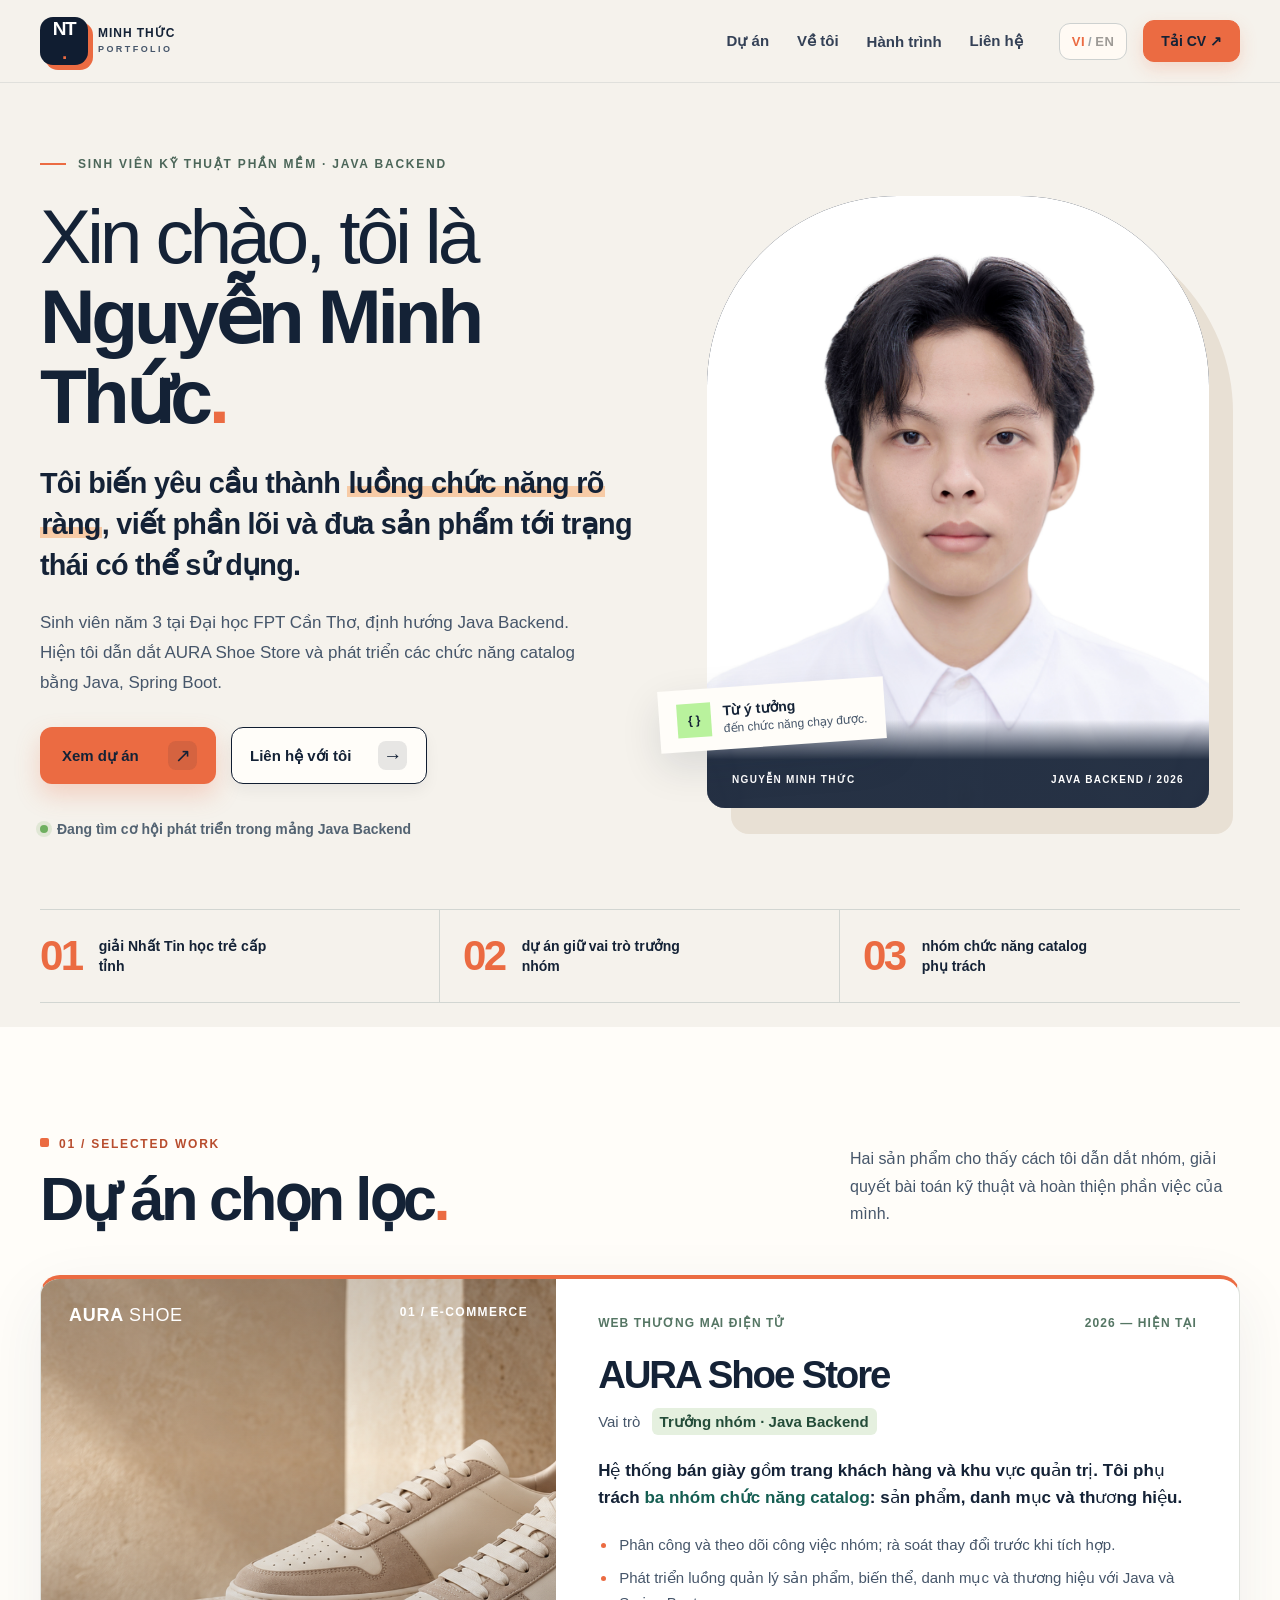
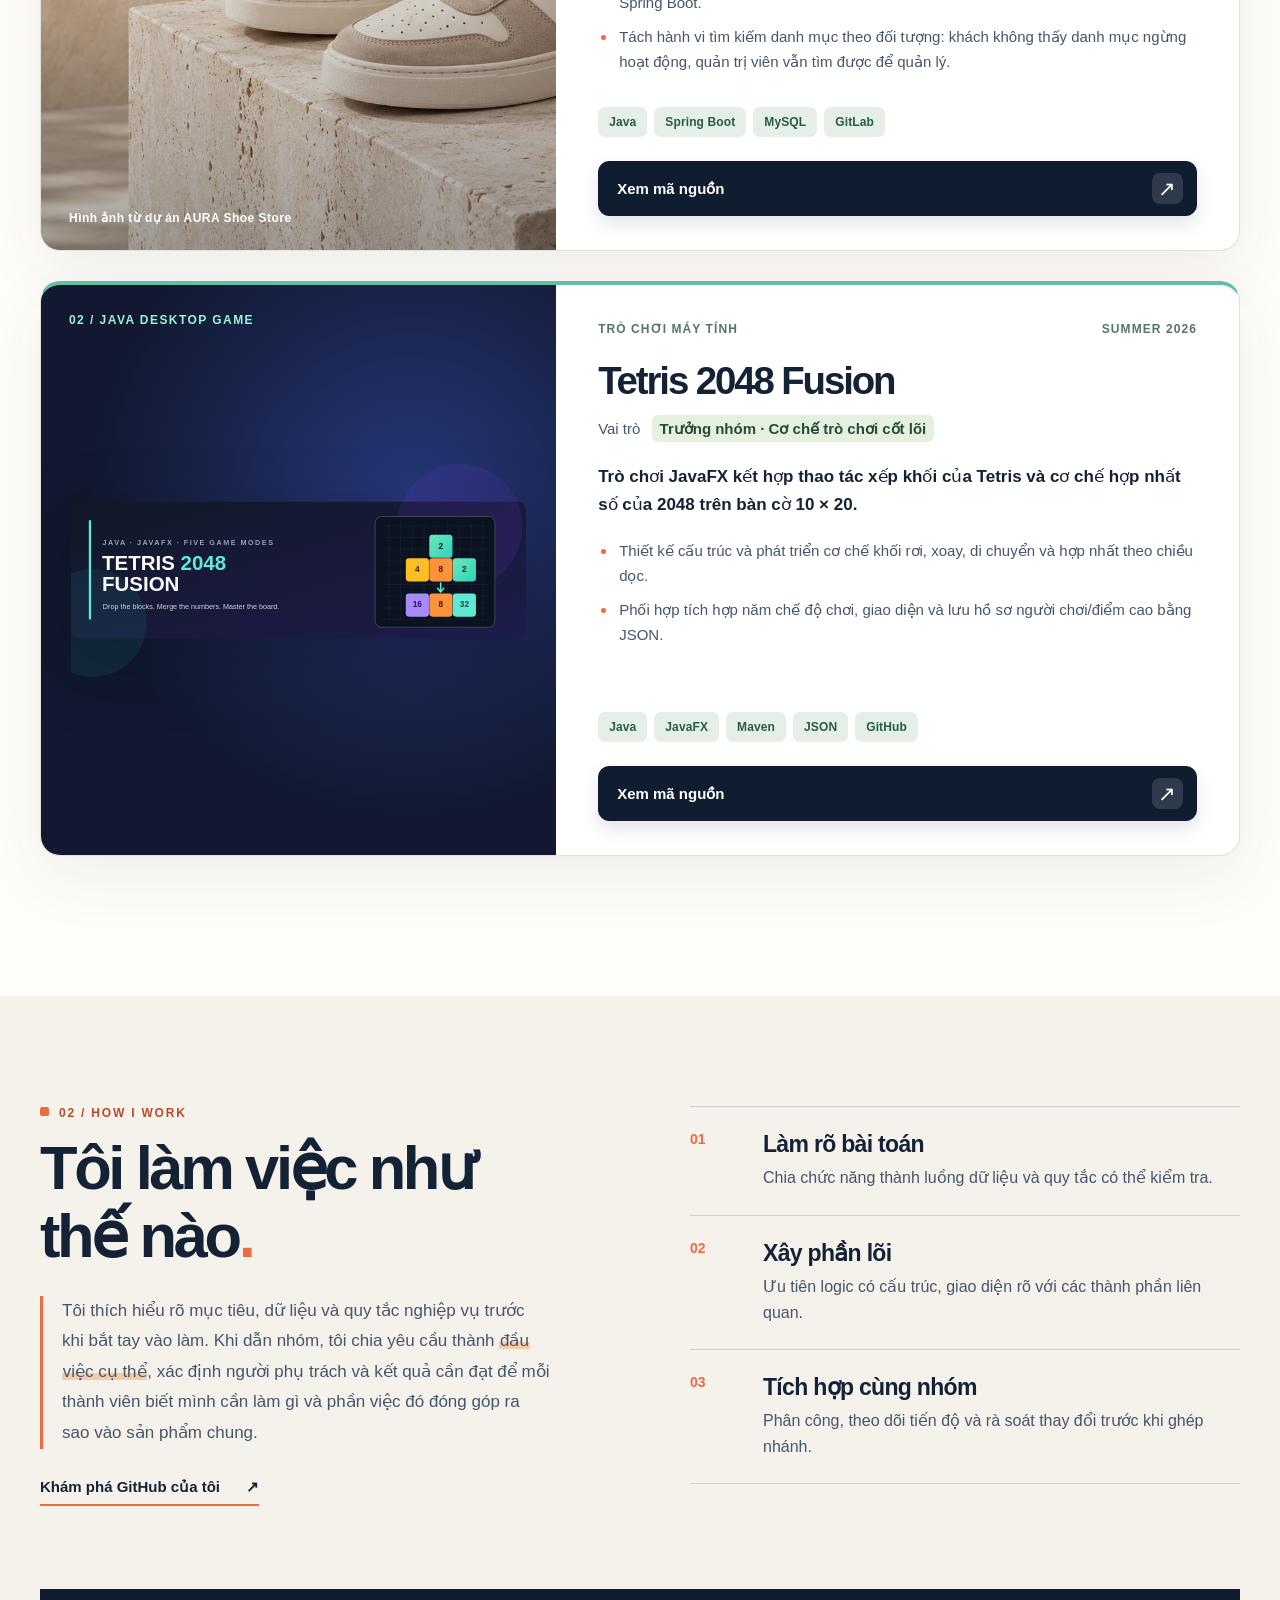
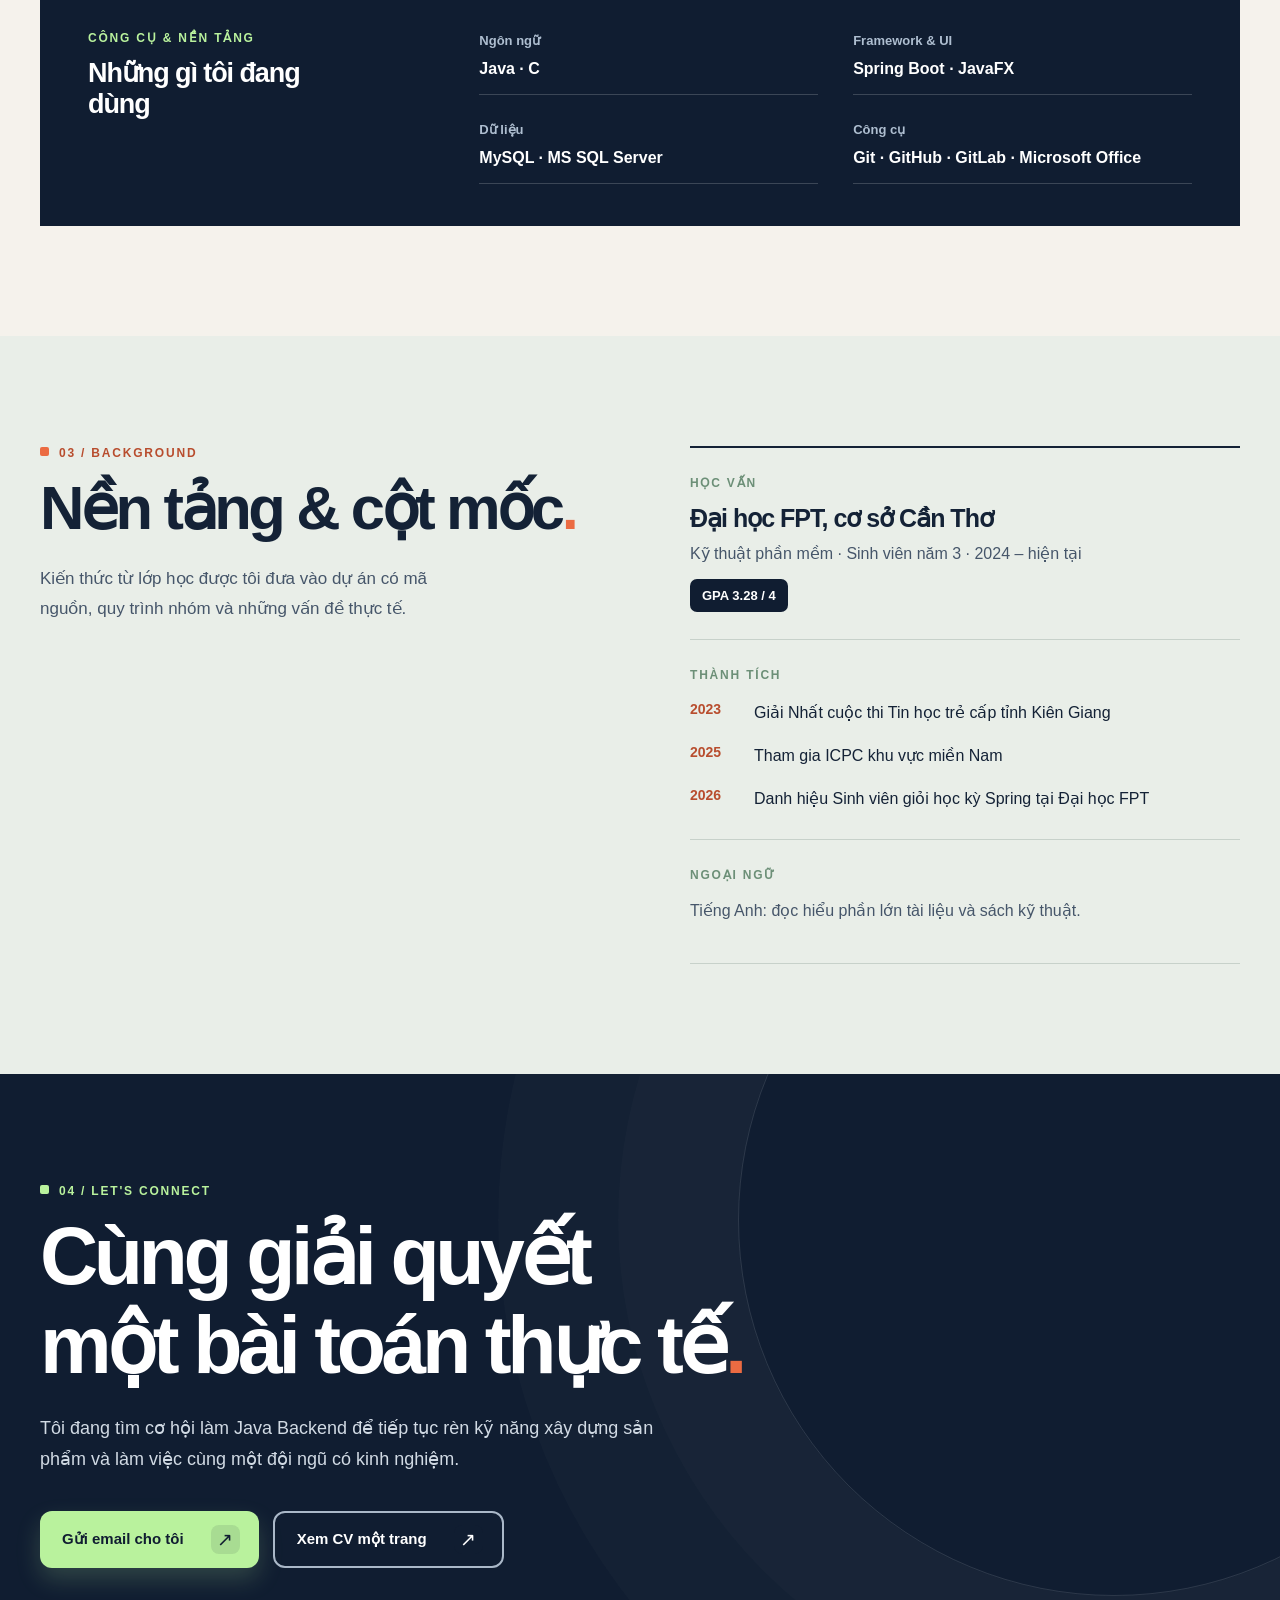
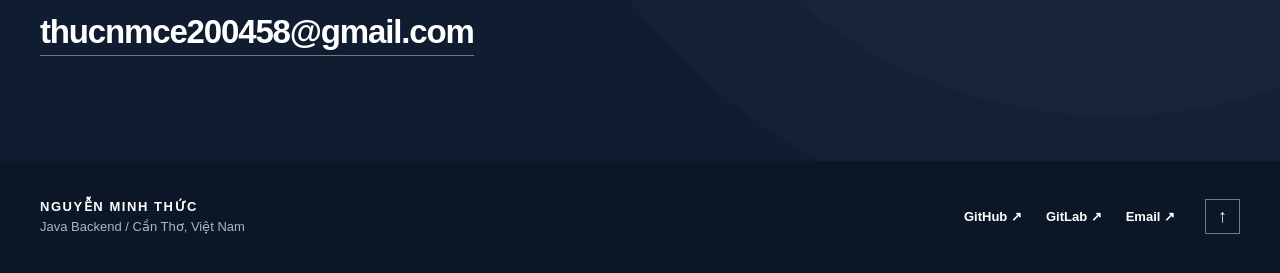
==== index.html @ c1962985 "Correct AURA Shoe Store name across portfolio" ====
<!doctype html>
<html lang="vi">
<head>
  <meta charset="utf-8">
  <meta name="viewport" content="width=device-width, initial-scale=1">
  <meta name="theme-color" content="#101d31">
  <meta name="description" content="Portfolio Nguyễn Minh Thức — sinh viên Kỹ thuật phần mềm, định hướng Java Backend. Dự án AURA Shoe Store và Tetris 2048 Fusion.">
  <meta property="og:type" content="website">
  <meta property="og:title" content="Nguyễn Minh Thức | Java Backend Portfolio">
  <meta property="og:description" content="Dự án, kỹ năng và hành trình phát triển phần mềm của Nguyễn Minh Thức.">
  <meta property="og:url" content="https://nonamevi.github.io/">
  <meta property="og:image" content="https://nonamevi.github.io/assets/images/portrait.jpg">
  <link rel="canonical" href="https://nonamevi.github.io/">
  <link rel="icon" href="assets/favicon.svg" type="image/svg+xml">
  <link rel="stylesheet" href="assets/site.css">
  <title>Nguyễn Minh Thức | Java Backend Portfolio</title>
  <script src="assets/site.js" defer></script>
  <script type="application/ld+json">{"@context":"https://schema.org","@type":"Person","name":"Nguyễn Minh Thức","url":"https://nonamevi.github.io/","email":"mailto:thucnmce200458@gmail.com","sameAs":["https://github.com/NoNameVI"],"alumniOf":{"@type":"CollegeOrUniversity","name":"FPT University, Can Tho Campus"},"knowsAbout":["Java","Spring Boot","JavaFX","MySQL","Software Engineering"]}</script>
</head>
<body>
  <a class="skip-link" href="#main">Chuyển đến nội dung</a>
  <header class="site-header" id="top">
    <div class="container header-inner">
      <a class="brand" href="#top" aria-label="Nguyễn Minh Thức, về đầu trang"><span class="brand-mark">NT<span class="brand-dot">.</span></span><span class="brand-name">MINH THỨC <small>PORTFOLIO</small></span></a>
      <button class="menu-toggle" type="button" aria-controls="site-nav" aria-expanded="false" aria-label="Mở menu"><span></span><span></span></button>
      <nav class="site-nav" id="site-nav" aria-label="Điều hướng chính">
        <a href="#projects" data-i18n="navProjects">Dự án</a>
        <a href="#about" data-i18n="navAbout">Về tôi</a>
        <a href="#journey" data-i18n="navJourney">Hành trình</a>
        <a href="#contact" data-i18n="navContact">Liên hệ</a>
      </nav>
      <div class="header-actions">
        <button class="language-toggle" type="button" aria-label="Switch to English" title="Switch language"><span class="lang-vi active">VI</span><span class="lang-divider">/</span><span class="lang-en">EN</span></button>
        <a class="header-cta" href="assets/cv/CV_Nguyen_Minh_Thuc_VI.pdf" data-cv-link target="_blank" rel="noopener"><span data-i18n="downloadCv">Tải CV</span> ↗</a>
      </div>
    </div>
  </header>

  <main id="main">
    <section class="hero section-shell" aria-labelledby="hero-title">
      <div class="hero-grid container">
        <div class="hero-copy">
          <div class="eyebrow"><span class="eyebrow-line"></span><span data-i18n="heroEyebrow">SINH VIÊN KỸ THUẬT PHẦN MỀM · JAVA BACKEND</span></div>
          <h1 id="hero-title"><span data-i18n="heroLine1">Xin chào, tôi là</span><br><strong>Nguyễn Minh Thức<span class="accent-period">.</span></strong></h1>
          <p class="hero-lead" data-i18n="heroLead">Tôi biến yêu cầu thành <mark class="text-highlight">luồng chức năng rõ ràng</mark>, viết phần lõi và đưa sản phẩm tới trạng thái có thể sử dụng.</p>
          <p class="hero-body" data-i18n="heroBody">Sinh viên năm 3 tại Đại học FPT Cần Thơ, định hướng Java Backend. Hiện tôi dẫn dắt AURA Shoe Store và phát triển các chức năng catalog bằng Java, Spring Boot.</p>
          <div class="hero-buttons">
            <a class="button button-primary" href="#projects"><span data-i18n="exploreProjects">Xem dự án</span><span aria-hidden="true">↗</span></a>
            <a class="button button-text" href="mailto:thucnmce200458@gmail.com"><span data-i18n="getInTouch">Liên hệ với tôi</span><span aria-hidden="true">→</span></a>
          </div>
          <div class="hero-foot"><span class="status-light"></span><span data-i18n="heroFoot">Đang tìm cơ hội phát triển trong mảng Java Backend</span></div>
        </div>
        <div class="hero-visual">
          <div class="portrait-frame">
            <div class="portrait-grid" aria-hidden="true"></div>
            <img src="assets/images/portrait.jpg" alt="Chân dung Nguyễn Minh Thức" width="2408" height="3612" fetchpriority="high">
            <div class="portrait-caption"><span>NGUYỄN MINH THỨC</span><span>JAVA BACKEND / 2026</span></div>
          </div>
          <div class="floating-note"><span class="note-icon" aria-hidden="true">{ }</span><span><strong data-i18n="noteTop">Từ ý tưởng</strong><small data-i18n="noteBottom">đến chức năng chạy được.</small></span></div>
        </div>
      </div>
      <div class="container evidence-strip" aria-label="Thông tin nổi bật">
        <div><strong>01</strong><span data-i18n="statAward">giải Nhất Tin học trẻ cấp tỉnh</span></div>
        <div><strong>02</strong><span data-i18n="statProjects">dự án giữ vai trò trưởng nhóm</span></div>
        <div><strong>03</strong><span data-i18n="statModules">nhóm chức năng catalog phụ trách</span></div>
      </div>
    </section>

    <section class="projects section-pad" id="projects" aria-labelledby="projects-title">
      <div class="container">
        <div class="section-heading"><div><p class="section-kicker">01 / SELECTED WORK</p><h2 id="projects-title"><span data-i18n="projectsTitle">Dự án chọn lọc</span><span class="accent-period">.</span></h2></div><p data-i18n="projectsIntro">Hai sản phẩm cho thấy cách tôi dẫn dắt nhóm, giải quyết bài toán kỹ thuật và hoàn thiện phần việc của mình.</p></div>
        <article class="project-card aura-card">
          <div class="project-media aura-media">
            <img src="assets/images/aura-shoe.png" alt="Hình ảnh giày trong bộ giao diện AURA Shoe Store" loading="lazy" width="1766" height="883">
            <div class="media-topline"><span class="media-brand">AURA <b>SHOE</b></span><span>01 / E-COMMERCE</span></div>
            <div class="media-label" data-i18n="auraMedia">Hình ảnh từ dự án AURA Shoe Store</div>
          </div>
          <div class="project-content">
            <div class="project-meta"><span data-i18n="auraType">WEB THƯƠNG MẠI ĐIỆN TỬ</span><span>2026 — <span data-i18n="present">HIỆN TẠI</span></span></div>
            <h3>AURA Shoe Store</h3>
            <p class="project-role"><span data-i18n="roleLabel">Vai trò</span> <strong data-i18n="auraRole">Trưởng nhóm · Java Backend</strong></p>
            <p class="project-summary" data-i18n="auraSummary">Hệ thống bán giày gồm trang khách hàng và khu vực quản trị. Tôi phụ trách <strong class="text-emphasis">ba nhóm chức năng catalog</strong>: sản phẩm, danh mục và thương hiệu.</p>
            <ul class="project-points">
              <li data-i18n="auraPoint1">Phân công và theo dõi công việc nhóm; rà soát thay đổi trước khi tích hợp.</li>
              <li data-i18n="auraPoint2">Phát triển luồng quản lý sản phẩm, biến thể, danh mục và thương hiệu với Java và Spring Boot.</li>
              <li data-i18n="auraPoint3">Tách hành vi tìm kiếm danh mục theo đối tượng: khách không thấy danh mục ngừng hoạt động, quản trị viên vẫn tìm được để quản lý.</li>
            </ul>
            <div class="tech-list" aria-label="Công nghệ"><span>Java</span><span>Spring Boot</span><span>MySQL</span><span>GitLab</span></div>
            <a class="project-link" href="https://gitlab.com/auraproject/aura-shore-store" target="_blank" rel="noopener noreferrer"><span data-i18n="viewSource">Xem mã nguồn</span><span aria-hidden="true">↗</span></a>
          </div>
        </article>
        <article class="project-card tetris-card">
          <div class="project-media tetris-media"><img src="assets/images/tetris-banner.svg" alt="Minh họa một khối T thật từ trò chơi Tetris 2048 Fusion" loading="lazy" width="1200" height="360"><span class="game-number">02 / JAVA DESKTOP GAME</span></div>
          <div class="project-content">
            <div class="project-meta"><span data-i18n="gameType">TRÒ CHƠI MÁY TÍNH</span><span>SUMMER 2026</span></div>
            <h3>Tetris 2048 Fusion</h3>
            <p class="project-role"><span data-i18n="roleLabel2">Vai trò</span> <strong data-i18n="gameRole">Trưởng nhóm · Cơ chế trò chơi cốt lõi</strong></p>
            <p class="project-summary" data-i18n="gameSummary">Trò chơi JavaFX kết hợp thao tác xếp khối của Tetris và cơ chế hợp nhất số của 2048 trên bàn cờ 10 × 20.</p>
            <ul class="project-points">
              <li data-i18n="gamePoint1">Thiết kế cấu trúc và phát triển cơ chế khối rơi, xoay, di chuyển và hợp nhất theo chiều dọc.</li>
              <li data-i18n="gamePoint2">Phối hợp tích hợp năm chế độ chơi, giao diện và lưu hồ sơ người chơi/điểm cao bằng JSON.</li>
            </ul>
            <div class="tech-list" aria-label="Công nghệ"><span>Java</span><span>JavaFX</span><span>Maven</span><span>JSON</span><span>GitHub</span></div>
            <a class="project-link" href="https://github.com/NoNameVI/Tetris2048Fushion" target="_blank" rel="noopener noreferrer"><span data-i18n="viewSource2">Xem mã nguồn</span><span aria-hidden="true">↗</span></a>
          </div>
        </article>
      </div>
    </section>

    <section class="about section-pad" id="about" aria-labelledby="about-title">
      <div class="container about-grid">
        <div class="about-intro"><p class="section-kicker">02 / HOW I WORK</p><h2 id="about-title"><span data-i18n="aboutTitle">Tôi làm việc như thế nào</span><span class="accent-period">.</span></h2><p data-i18n="aboutIntro">Tôi thích hiểu rõ mục tiêu, dữ liệu và quy tắc nghiệp vụ trước khi bắt tay vào làm. Khi dẫn nhóm, tôi chia yêu cầu thành <mark class="text-highlight">đầu việc cụ thể</mark>, xác định người phụ trách và kết quả cần đạt để mỗi thành viên biết mình cần làm gì và phần việc đó đóng góp ra sao vào sản phẩm chung.</p><a href="https://github.com/NoNameVI" target="_blank" rel="noopener noreferrer" class="inline-link"><span data-i18n="githubProfile">Khám phá GitHub của tôi</span><span aria-hidden="true">↗</span></a></div>
        <div class="about-detail">
          <div class="principle"><span class="principle-index">01</span><div><h3 data-i18n="principle1Title">Làm rõ bài toán</h3><p data-i18n="principle1Body">Chia chức năng thành luồng dữ liệu và quy tắc có thể kiểm tra.</p></div></div>
          <div class="principle"><span class="principle-index">02</span><div><h3 data-i18n="principle2Title">Xây phần lõi</h3><p data-i18n="principle2Body">Ưu tiên logic có cấu trúc, giao diện rõ với các thành phần liên quan.</p></div></div>
          <div class="principle"><span class="principle-index">03</span><div><h3 data-i18n="principle3Title">Tích hợp cùng nhóm</h3><p data-i18n="principle3Body">Phân công, theo dõi tiến độ và rà soát thay đổi trước khi ghép nhánh.</p></div></div>
        </div>
      </div>
      <div class="container skills-panel"><div><p class="panel-label" data-i18n="skillsLabel">CÔNG CỤ & NỀN TẢNG</p><h3 data-i18n="skillsTitle">Những gì tôi đang dùng</h3></div><div class="skill-groups"><div><span data-i18n="skillLanguages">Ngôn ngữ</span><p>Java · C</p></div><div><span data-i18n="skillFrameworks">Framework & UI</span><p>Spring Boot · JavaFX</p></div><div><span data-i18n="skillData">Dữ liệu</span><p>MySQL · MS SQL Server</p></div><div><span data-i18n="skillTools">Công cụ</span><p>Git · GitHub · GitLab · Microsoft Office</p></div></div></div>
    </section>

    <section class="journey section-pad" id="journey" aria-labelledby="journey-title"><div class="container journey-grid"><div><p class="section-kicker">03 / BACKGROUND</p><h2 id="journey-title"><span data-i18n="journeyTitle">Nền tảng & cột mốc</span><span class="accent-period">.</span></h2><p class="journey-sub" data-i18n="journeyIntro">Kiến thức từ lớp học được tôi đưa vào dự án có mã nguồn, quy trình nhóm và những vấn đề thực tế.</p></div><div class="journey-content"><div class="journey-block"><span class="block-overline" data-i18n="educationLabel">HỌC VẤN</span><h3 data-i18n="school">Đại học FPT, cơ sở Cần Thơ</h3><p data-i18n="degree">Kỹ thuật phần mềm · Sinh viên năm 3 · 2024 – hiện tại</p><span class="gpa">GPA 3.28 / 4</span></div><div class="journey-block"><span class="block-overline" data-i18n="milestonesLabel">THÀNH TÍCH</span><div class="milestone"><time>2023</time><p data-i18n="award1">Giải Nhất cuộc thi Tin học trẻ cấp tỉnh Kiên Giang</p></div><div class="milestone"><time>2025</time><p data-i18n="award2">Tham gia ICPC khu vực miền Nam</p></div><div class="milestone"><time>2026</time><p data-i18n="award3">Danh hiệu Sinh viên giỏi học kỳ Spring tại Đại học FPT</p></div></div><div class="journey-block language-block"><span class="block-overline" data-i18n="languageLabel">NGOẠI NGỮ</span><p data-i18n="englishSkill">Tiếng Anh: đọc hiểu phần lớn tài liệu và sách kỹ thuật.</p></div></div></div></section>

    <section class="contact section-pad" id="contact" aria-labelledby="contact-title"><div class="container contact-inner"><p class="section-kicker">04 / LET'S CONNECT</p><h2 id="contact-title"><span data-i18n="contactTitle">Cùng giải quyết<br>một bài toán thực tế</span><span class="accent-period">.</span></h2><p data-i18n="contactIntro">Tôi đang tìm cơ hội làm Java Backend để tiếp tục rèn kỹ năng xây dựng sản phẩm và làm việc cùng một đội ngũ có kinh nghiệm.</p><div class="contact-actions"><a class="button button-light" href="mailto:thucnmce200458@gmail.com?subject=Li%C3%AAn%20h%E1%BB%87%20Nguy%E1%BB%85n%20Minh%20Th%E1%BB%A9c"><span data-i18n="emailMe">Gửi email cho tôi</span><span aria-hidden="true">↗</span></a><a class="button button-outline" href="assets/cv/CV_Nguyen_Minh_Thuc_VI.pdf" data-cv-link target="_blank" rel="noopener"><span data-i18n="viewCv">Xem CV một trang</span><span aria-hidden="true">↗</span></a></div><a class="contact-email" href="mailto:thucnmce200458@gmail.com">thucnmce200458@gmail.com</a></div></section>
  </main>
  <footer class="site-footer"><div class="container footer-inner"><div><strong>NGUYỄN MINH THỨC</strong><span>Java Backend / Cần Thơ, Việt Nam</span></div><div class="footer-links"><a href="https://github.com/NoNameVI" target="_blank" rel="noopener noreferrer">GitHub ↗</a><a href="https://gitlab.com/auraproject/aura-shore-store" target="_blank" rel="noopener noreferrer">GitLab ↗</a><a href="mailto:thucnmce200458@gmail.com">Email ↗</a></div><a href="#top" class="back-top" aria-label="Về đầu trang">↑</a></div></footer>
</body>
</html>
---- assets/site.css ----
:root{--ink:#142236;--ink-soft:#46566a;--navy:#101d31;--navy-2:#192a40;--paper:#f5f2ec;--white:#fffdf9;--line:#d9dcd9;--orange:#eb6b42;--mint:#b9f29d;--radius:24px}
*{box-sizing:border-box}
html{scroll-behavior:smooth}
section[id]{scroll-margin-top:88px}
body{margin:0;color:var(--ink);background:var(--paper);font-family:Inter,"Segoe UI",Arial,sans-serif;-webkit-font-smoothing:antialiased}
button,a{-webkit-tap-highlight-color:transparent}
a{color:inherit;text-decoration:none}
button{font:inherit}
img{max-width:100%;display:block}
::selection{background:#d6efc8;color:var(--ink)}
:focus-visible{outline:3px solid var(--orange);outline-offset:4px}
.skip-link{position:absolute;top:-100px;left:16px;z-index:99;background:var(--white);padding:12px 16px}
.skip-link:focus{top:16px}
.container{width:min(1216px,calc(100% - 80px));margin-inline:auto}
.section-pad{padding:110px 0}
.accent-period{color:var(--orange)}
.text-highlight{color:inherit;background:linear-gradient(transparent 58%,#f7cba6 58%,#f7cba6 95%,transparent 95%);padding:0 .04em;box-decoration-break:clone;-webkit-box-decoration-break:clone}
.text-emphasis{font-weight:850;color:#155e52}
.site-header{position:sticky;top:0;z-index:50;background:rgba(245,242,236,.94);backdrop-filter:blur(16px);border-bottom:1px solid rgba(20,34,54,.09)}
.header-inner{min-height:82px;display:flex;align-items:center;gap:36px}
.brand{display:flex;align-items:center;gap:10px;white-space:nowrap}
.brand-mark{width:48px;height:48px;background:var(--navy);color:#fff;display:grid;place-items:center;font-size:19px;font-weight:800;letter-spacing:-.08em;border-radius:13px;box-shadow:5px 5px 0 var(--orange)}
.brand-dot{color:var(--orange)}
.brand-name{font-size:12px;line-height:1.05;font-weight:900;letter-spacing:.08em}
.brand-name small{display:block;font-size:9px;font-weight:600;letter-spacing:.27em;margin-top:5px;color:var(--ink-soft)}
.site-nav{margin-left:auto;display:flex;align-items:center;gap:28px}
.site-nav a{font-size:15px;font-weight:700;color:#344156;transition:color .2s}
.site-nav a:hover,.inline-link:hover,.footer-links a:hover{color:var(--orange)}
.header-actions{display:flex;align-items:center;gap:16px}
.language-toggle{border:1px solid #cdd1d0;background:#fffaf4;border-radius:11px;cursor:pointer;font-size:13px;font-weight:800;letter-spacing:.04em;padding:10px 12px;white-space:nowrap}
.language-toggle span:not(.lang-divider){opacity:.38}
.language-toggle .active{opacity:1!important;color:var(--orange)}
.lang-divider{color:#9ba4a9;padding:0 3px}
.header-cta{border:1px solid var(--orange);background:var(--orange);color:var(--ink);border-radius:11px;padding:12px 17px;font-size:14px;font-weight:850;white-space:nowrap;box-shadow:0 7px 18px rgba(235,107,66,.2);transition:background .2s,color .2s,transform .2s,box-shadow .2s}
.header-cta:hover{background:var(--navy);border-color:var(--navy);color:#fff;transform:translateY(-2px);box-shadow:0 11px 22px rgba(16,29,49,.17)}
.menu-toggle{display:none}
.hero{background:var(--paper);overflow:hidden}
.hero-grid{display:grid;grid-template-columns:1.04fr .96fr;gap:48px;align-items:center;padding-top:74px;padding-bottom:72px}
.hero-copy{position:relative;z-index:1}
.eyebrow,.section-kicker,.panel-label,.block-overline{font-size:12px;font-weight:850;letter-spacing:.15em}
.eyebrow{display:flex;align-items:center;gap:12px;color:#4c6659}
.eyebrow-line{width:26px;height:2px;background:var(--orange)}
h1,h2,h3,p{margin-top:0}
h1,h2{letter-spacing:-.055em}
h1{font-size:clamp(53px,6vw,87px);font-weight:500;line-height:1.04;margin:26px 0 26px}
h1 strong{font-weight:850;white-space:normal}
.hero-lead{font-size:clamp(22px,2.25vw,29px);font-weight:700;line-height:1.43;letter-spacing:-.025em;max-width:620px;margin-bottom:22px}
.hero-body{font-size:17px;line-height:1.75;color:var(--ink-soft);max-width:565px}
.hero-buttons{display:flex;flex-wrap:wrap;gap:15px;align-items:center;margin:30px 0 37px}
.button{display:inline-flex;align-items:center;justify-content:space-between;gap:27px;min-height:57px;padding:0 19px 0 22px;border-radius:12px;font-size:15px;font-weight:850;transition:transform .2s,background .2s,color .2s,box-shadow .2s}
.button>span:last-child{width:29px;height:29px;border-radius:8px;display:grid;place-items:center;background:rgba(16,29,49,.1);font-size:19px;font-weight:500}
.button:hover{transform:translateY(-3px)}
.button-primary{background:var(--orange);color:var(--ink);min-width:176px;box-shadow:0 11px 24px rgba(235,107,66,.25)}
.button-primary:hover{background:#f49b70;box-shadow:0 15px 29px rgba(235,107,66,.32)}
.button-text{border:1px solid var(--navy);background:var(--white);padding-left:18px;box-shadow:0 7px 15px rgba(16,29,49,.05)}
.button-text:hover{background:#e9eee8}
.hero-foot{display:flex;align-items:center;gap:9px;font-size:14px;font-weight:700;color:#536372}
.status-light{width:8px;height:8px;background:#6faf60;border-radius:50%;box-shadow:0 0 0 4px rgba(111,175,96,.16)}
.hero-visual{position:relative;padding:24px 31px 14px 20px}
.portrait-frame{position:relative;aspect-ratio: .82;border-radius:190px 190px 18px 18px;background:var(--navy);overflow:hidden;box-shadow:24px 26px 0 #e8e0d4}
.portrait-grid{position:absolute;inset:0;background-image:linear-gradient(rgba(255,255,255,.06) 1px,transparent 1px),linear-gradient(90deg,rgba(255,255,255,.06) 1px,transparent 1px);background-size:44px 44px}
.portrait-frame img{position:absolute;inset:0;width:100%;height:100%;object-fit:cover;object-position:center 30%}
.portrait-caption{position:absolute;bottom:0;left:0;right:0;z-index:2;display:flex;justify-content:space-between;gap:10px;background:linear-gradient(transparent,rgba(16,29,49,.9) 45%);color:#fff;padding:54px 25px 23px;font-size:10px;font-weight:800;letter-spacing:.13em}
.floating-note{position:absolute;left:-28px;bottom:76px;display:flex;align-items:center;gap:12px;background:var(--white);padding:14px 18px;box-shadow:0 15px 40px rgba(20,34,54,.12);transform:rotate(-4deg);z-index:3}
.note-icon{width:34px;height:34px;display:grid;place-items:center;background:var(--mint);font-weight:800;font-size:12px}
.floating-note strong,.floating-note small{display:block}
.floating-note strong{font-size:14px}
.floating-note small{font-size:12px;color:var(--ink-soft);margin-top:3px}
.evidence-strip{display:grid;grid-template-columns:repeat(3,1fr);border-top:1px solid #d2d6d2;border-bottom:1px solid #d2d6d2;margin-bottom:24px}
.evidence-strip>div{display:flex;align-items:center;gap:17px;padding:22px 23px;border-right:1px solid #d2d6d2}
.evidence-strip>div:first-child{padding-left:0}.evidence-strip>div:last-child{border-right:0}
.evidence-strip strong{font-size:42px;letter-spacing:-.06em;color:var(--orange)}
.evidence-strip span{font-size:14px;font-weight:750;line-height:1.45;max-width:195px}
.projects{background:var(--white)}
.section-heading{display:flex;justify-content:space-between;gap:40px;align-items:end;margin-bottom:42px}
.section-kicker{color:#b84d2e;margin:0 0 14px}
.section-kicker:before{content:"";display:inline-block;width:9px;height:9px;border-radius:2px;background:var(--orange);margin-right:10px;vertical-align:1px}
h2{font-size:clamp(43px,4.8vw,67px);line-height:1.1;margin-bottom:0}
.section-heading>p{font-size:16px;line-height:1.7;color:var(--ink-soft);max-width:390px;margin:0 0 6px}
.project-card{display:grid;grid-template-columns:43% 57%;border:1px solid #dfe2dd;border-top:4px solid var(--orange);border-radius:20px;overflow:hidden;background:#fff;margin-bottom:30px;box-shadow:0 21px 65px rgba(35,49,67,.075)}
.project-media{min-height:570px;position:relative;overflow:hidden}
.aura-media{background:#d7c7b2}
.aura-media:after{content:"";position:absolute;inset:0;background:linear-gradient(180deg,rgba(16,29,49,.16),transparent 32%,rgba(16,29,49,.35))}
.aura-media>img{width:100%;height:100%;object-fit:cover;object-position:62% center}
.media-topline,.media-label{position:absolute;z-index:2;color:#fff;font-size:12px;font-weight:800;letter-spacing:.12em}
.media-topline{top:26px;left:28px;right:28px;display:flex;justify-content:space-between;gap:10px}
.media-brand{font-size:18px;letter-spacing:.04em}.media-brand b{font-weight:500}
.media-label{bottom:25px;left:28px;font-size:12px;letter-spacing:.04em}
.project-content{padding:37px 42px 34px;display:flex;flex-direction:column}
.project-meta{display:flex;justify-content:space-between;gap:12px;color:#557664;font-size:12px;font-weight:850;letter-spacing:.09em}
.project-content h3{font-size:clamp(30px,3vw,42px);letter-spacing:-.055em;line-height:1.1;margin:24px 0 13px}
.project-role{font-size:15px;color:var(--ink-soft);margin-bottom:22px;line-height:1.7}.project-role strong{display:inline;background:#e5f0df;color:#244c39;margin-left:7px;padding:5px 8px;border-radius:6px;box-decoration-break:clone;-webkit-box-decoration-break:clone}
.project-summary{font-size:17px;line-height:1.62;font-weight:580;margin-bottom:21px}
.project-points{margin:0 0 24px;padding-left:19px;color:var(--ink-soft);font-size:15px;line-height:1.65}
.project-points li{padding-left:2px;margin-bottom:9px}.project-points li::marker{color:var(--orange)}
.tech-list{display:flex;gap:7px;flex-wrap:wrap;margin-top:auto}
.tech-list span{font-size:12px;font-weight:800;letter-spacing:.01em;padding:8px 11px;background:#e6efe7;color:#275b48;border-radius:7px}
.project-link{display:flex;align-items:center;justify-content:space-between;margin-top:24px;padding:11px 13px 11px 18px;background:var(--navy);border:1px solid var(--navy);border-radius:11px;color:#fff;font-size:15px;font-weight:850;box-shadow:0 8px 18px rgba(16,29,49,.12);transition:background .2s,color .2s,transform .2s}
.project-link:hover{background:var(--orange);border-color:var(--orange);color:var(--ink);transform:translateY(-2px)}
.project-link span:last-child{font-size:21px;font-weight:400;width:31px;height:31px;border-radius:8px;background:rgba(255,255,255,.13);display:grid;place-items:center}
.tetris-card{border-top-color:#62bfa4}
.tetris-media{background:radial-gradient(circle at 72% 37%,#263779,#11182f 63%);display:flex;align-items:center;justify-content:center;padding:30px}
.tetris-media img{width:100%;filter:drop-shadow(0 20px 35px rgba(0,0,0,.2));border-radius:16px}
.game-number{position:absolute;left:28px;top:28px;color:#9bf3d6;font-size:12px;font-weight:800;letter-spacing:.12em}
.about{background:var(--paper)}
.about-grid{display:grid;grid-template-columns:1fr 1fr;gap:100px}
.about-intro h2{max-width:520px;margin-bottom:26px}
.about-intro>p:not(.section-kicker){max-width:510px;color:var(--ink-soft);line-height:1.8;font-size:17px;border-left:3px solid var(--orange);padding-left:19px}
.inline-link{display:inline-flex;gap:26px;margin-top:12px;font-weight:850;font-size:15px;border-bottom:2px solid var(--orange);padding-bottom:8px}
.principle{display:grid;grid-template-columns:55px 1fr;gap:18px;border-top:1px solid #cdd2cb;padding:24px 0}
.principle:last-child{border-bottom:1px solid #cdd2cb}
.principle-index{color:var(--orange);font-size:14px;font-weight:850}
.principle h3{font-size:23px;letter-spacing:-.03em;margin-bottom:7px}
.principle p{color:var(--ink-soft);font-size:16px;line-height:1.6;margin:0}
.skills-panel{display:grid;grid-template-columns:1fr 2fr;gap:35px;margin-top:83px;padding:42px 48px;background:var(--navy);color:#fff}
.panel-label{color:var(--mint);margin-bottom:12px}
.skills-panel h3{font-size:27px;letter-spacing:-.04em;margin:0;max-width:220px}
.skill-groups{display:grid;grid-template-columns:1fr 1fr;gap:25px 35px}
.skill-groups>div{border-bottom:1px solid rgba(255,255,255,.18);padding-bottom:13px}
.skill-groups span{color:#aebed0;font-size:13px;font-weight:750}.skill-groups p{font-size:16px;font-weight:700;margin:8px 0 0;line-height:1.5}
.journey{background:#e9eee8}
.journey-grid{display:grid;grid-template-columns:1fr 1fr;gap:100px}
.journey-sub{color:var(--ink-soft);line-height:1.75;max-width:440px;font-size:17px;margin-top:23px}
.journey-content{border-top:2px solid var(--ink)}
.journey-block{padding:25px 0 27px;border-bottom:1px solid #c7d1ca}
.block-overline{color:#6c8f77}
.journey-block h3{font-size:25px;letter-spacing:-.04em;margin:13px 0 8px}.journey-block>p{color:var(--ink-soft);font-size:16px;line-height:1.6;margin:0 0 13px}
.gpa{display:inline-block;background:var(--navy);color:#fff;font-size:13px;font-weight:850;padding:9px 12px;border-radius:7px}
.milestone{display:grid;grid-template-columns:52px 1fr;gap:12px;padding-top:18px}
.milestone time{color:#b84d2e;font-size:14px;font-weight:900}.milestone p{font-size:16px;margin:0;line-height:1.55}
.language-block p{margin-top:15px}
.contact{background:var(--navy);color:#fff;position:relative;overflow:hidden}
.contact:before{content:"";position:absolute;right:-210px;top:-230px;width:750px;height:750px;border:1px solid rgba(255,255,255,.12);border-radius:50%;box-shadow:0 0 0 120px rgba(255,255,255,.015),0 0 0 240px rgba(255,255,255,.015)}
.contact .section-kicker{color:var(--mint)}
.contact .section-kicker:before{background:var(--mint)}
.contact-inner{position:relative;z-index:1}
.contact h2{font-size:clamp(50px,6.3vw,86px);max-width:900px;margin:0 0 23px}
.contact-inner>p:not(.section-kicker){color:#d1dae4;max-width:650px;line-height:1.75;font-size:18px}
.contact-actions{display:flex;flex-wrap:wrap;gap:14px;margin:35px 0 45px}
.button-light{background:var(--mint);color:var(--navy);min-width:205px;box-shadow:0 11px 25px rgba(185,242,157,.19)}.button-light:hover{background:#d3ffbf}
.button-outline{border:2px solid #aab8c8;color:#fff;min-width:205px}.button-outline:hover{background:#243650}
.contact-email{font-size:clamp(19px,3vw,33px);font-weight:700;letter-spacing:-.035em;border-bottom:1px solid rgba(255,255,255,.4);padding-bottom:5px}
.site-footer{background:#0b1627;color:#fff}
.footer-inner{min-height:112px;display:flex;align-items:center;gap:30px}
.footer-inner>div:first-child{display:flex;flex-direction:column;gap:5px}.footer-inner strong{font-size:13px;letter-spacing:.12em}.footer-inner span{font-size:13px;color:#aab6c5}
.footer-links{display:flex;gap:24px;margin-left:auto}.footer-links a{font-size:13px;font-weight:750;transition:color .2s}
.back-top{width:35px;height:35px;display:grid;place-items:center;border:1px solid #6d7a8d;font-size:18px}
@media(max-width:1080px){.container{width:min(100% - 48px,1216px)}.header-inner{gap:18px}.site-nav{gap:17px}.hero-grid{gap:20px}h1{font-size:clamp(50px,6vw,76px)}.about-grid,.journey-grid{gap:50px}.project-content{padding:31px}}
@media(max-width:800px){.header-inner{min-height:70px}.menu-toggle{display:flex;order:3;width:37px;height:37px;border:1px solid var(--ink);background:transparent;flex-direction:column;justify-content:center;align-items:center;gap:5px;margin-left:4px}.menu-toggle span{width:17px;height:2px;background:var(--ink)}.site-nav{display:none;position:absolute;top:70px;left:0;right:0;background:var(--paper);padding:22px 24px 26px;border-bottom:1px solid var(--line);box-shadow:0 18px 25px rgba(0,0,0,.08);flex-direction:column;align-items:stretch;gap:20px}.site-nav.open{display:flex}.header-actions{margin-left:auto}.hero-grid{grid-template-columns:1fr;padding-top:58px;gap:20px}.hero-copy{max-width:680px}.hero-visual{max-width:530px;width:100%;margin:auto}.evidence-strip{margin-top:18px}.project-card{grid-template-columns:1fr}.project-media{min-height:370px}.tetris-media{min-height:330px}.about-grid,.journey-grid{grid-template-columns:1fr;gap:40px}.skills-panel{grid-template-columns:1fr}.section-pad{padding:82px 0}}
@media(max-width:600px){.container{width:calc(100% - 36px)}.brand-name{display:none}.header-actions{gap:10px}.header-cta{padding:9px 10px}.hero-grid{padding-top:45px;padding-bottom:34px}.hero h1{font-size:clamp(42px,11.5vw,62px);margin:19px 0}.hero h1 strong{white-space:normal}.hero-lead{font-size:19px}.hero-body{font-size:14px}.hero-visual{padding:14px 12px 20px 10px}.portrait-frame{max-height:460px;aspect-ratio:.95}.portrait-caption{font-size:8px;padding:45px 15px 15px}.floating-note{left:-4px;bottom:42px;padding:10px}.evidence-strip{grid-template-columns:1fr 1fr;margin-bottom:0}.evidence-strip>div{padding:15px 10px;border-bottom:1px solid #d2d6d2}.evidence-strip>div:first-child{padding-left:10px}.evidence-strip>div:nth-child(2){border-right:0}.evidence-strip>div:last-child{grid-column:span 2;border-bottom:0}.evidence-strip strong{font-size:28px}.evidence-strip span{font-size:11px}.section-pad{padding:68px 0}.section-heading{display:block;margin-bottom:28px}.section-heading>p{margin-top:18px}.section-heading h2,h2{font-size:42px}.project-media{min-height:310px}.aura-media>img{object-position:65% center}.media-topline{top:18px;left:18px;right:18px}.media-topline>span:last-child{font-size:9px}.media-label{left:18px;bottom:18px}.project-content{padding:26px 22px 25px}.project-content h3{font-size:32px;margin-top:18px}.project-summary{font-size:14px}.project-points{font-size:12px}.tetris-media{min-height:250px;padding:18px}.skills-panel{padding:28px 23px;margin-top:50px}.skill-groups{gap:22px 15px}.skill-groups p{font-size:12px}.journey-grid{gap:18px}.contact h2{font-size:47px}.contact-actions{margin-bottom:36px}.footer-inner{padding:26px 0;flex-wrap:wrap;gap:22px}.footer-links{margin-left:0;order:3;width:100%}.back-top{margin-left:auto}}
@media(max-width:600px){.brand-mark{width:42px;height:42px;font-size:17px;box-shadow:4px 4px 0 var(--orange)}.language-toggle{font-size:12px;padding:9px 10px}.header-cta{font-size:13px;padding:10px 11px}.hero-lead{font-size:21px}.hero-body{font-size:16px;line-height:1.7}.hero-foot{font-size:13px}.evidence-strip strong{font-size:34px}.evidence-strip span{font-size:13px}.section-heading>p{font-size:15px}.project-meta{font-size:11px;flex-wrap:wrap;gap:7px}.project-content h3{font-size:34px}.project-role{font-size:14px}.project-summary{font-size:16px}.project-points{font-size:15px}.tech-list span{font-size:11px}.project-link{font-size:14px}.about-intro>p:not(.section-kicker){font-size:16px}.principle p{font-size:15px}.skill-groups p{font-size:14px}.journey-sub{font-size:16px}.journey-block>p,.milestone p{font-size:15px}.contact-inner>p:not(.section-kicker){font-size:16px}.button{font-size:14px;min-height:54px}}
@media(prefers-reduced-motion:reduce){html{scroll-behavior:auto}*,*:before,*:after{transition-duration:.01ms!important;animation-duration:.01ms!important}}
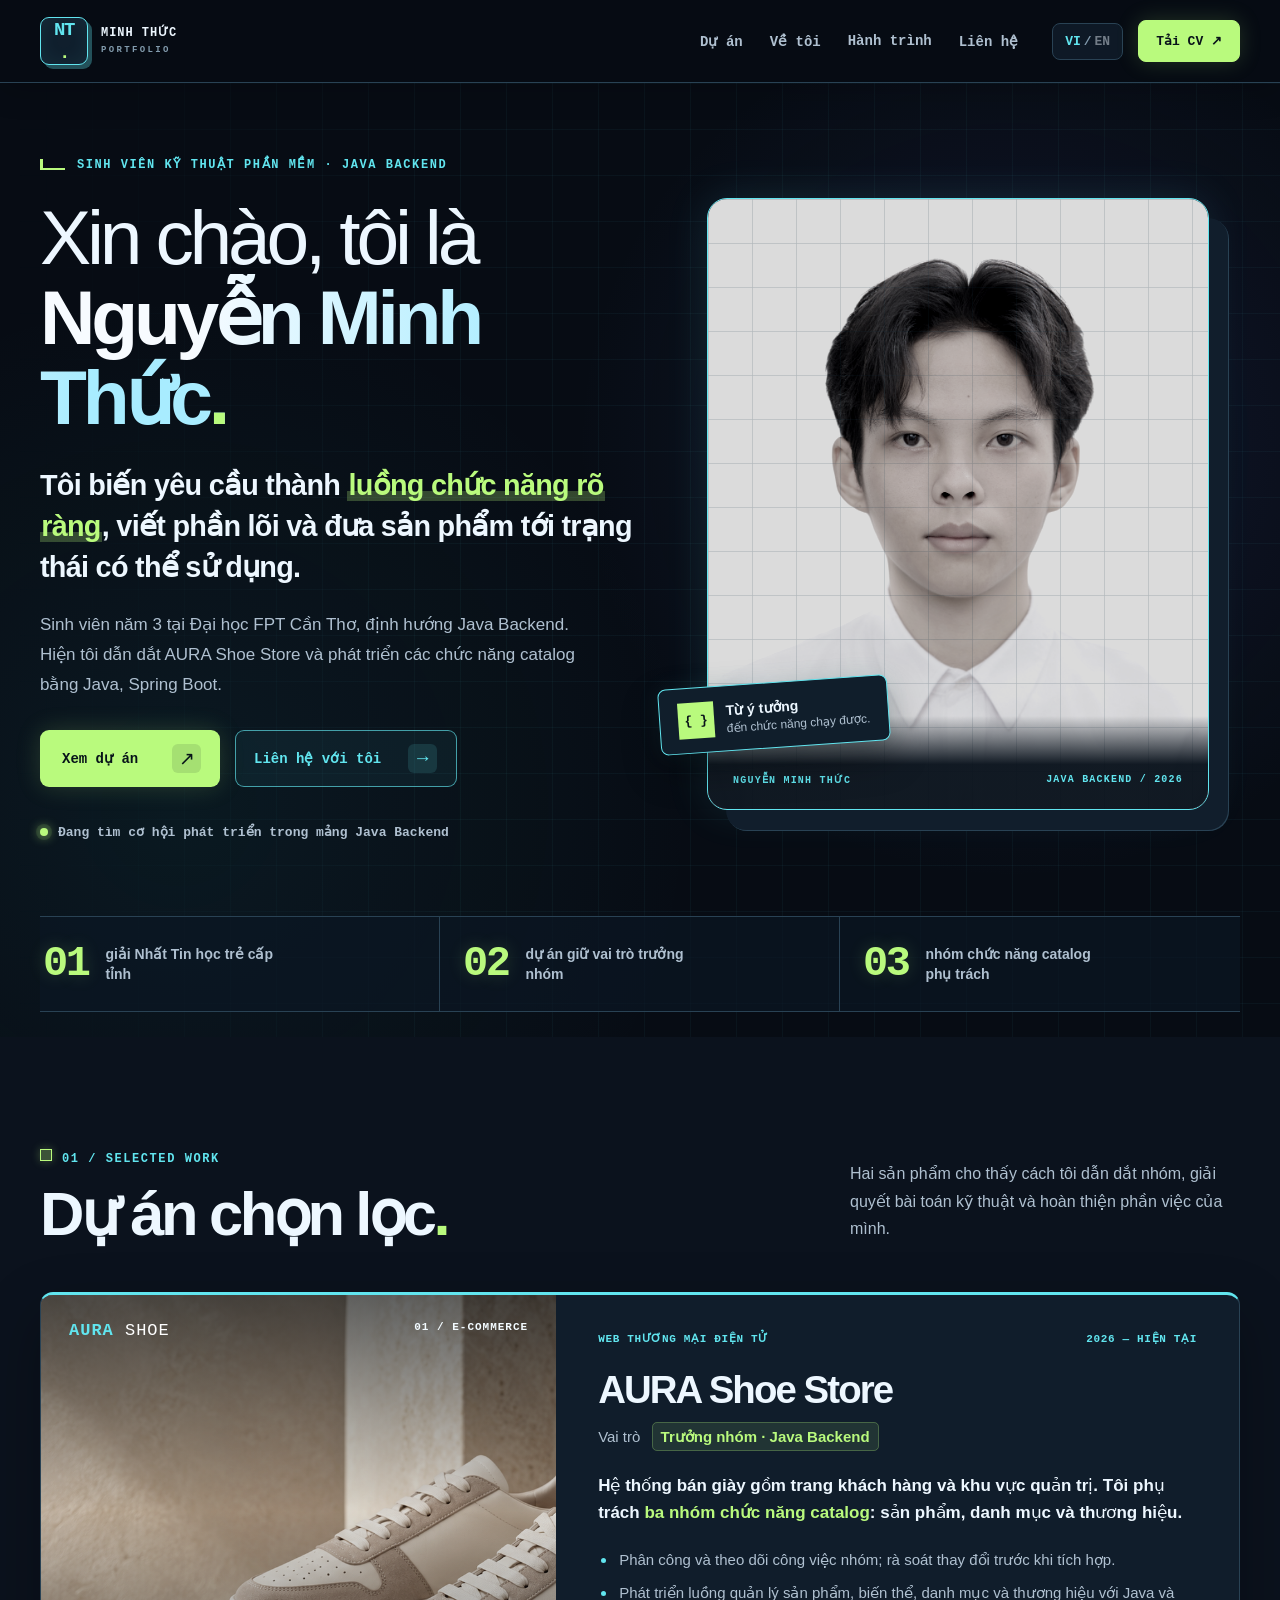
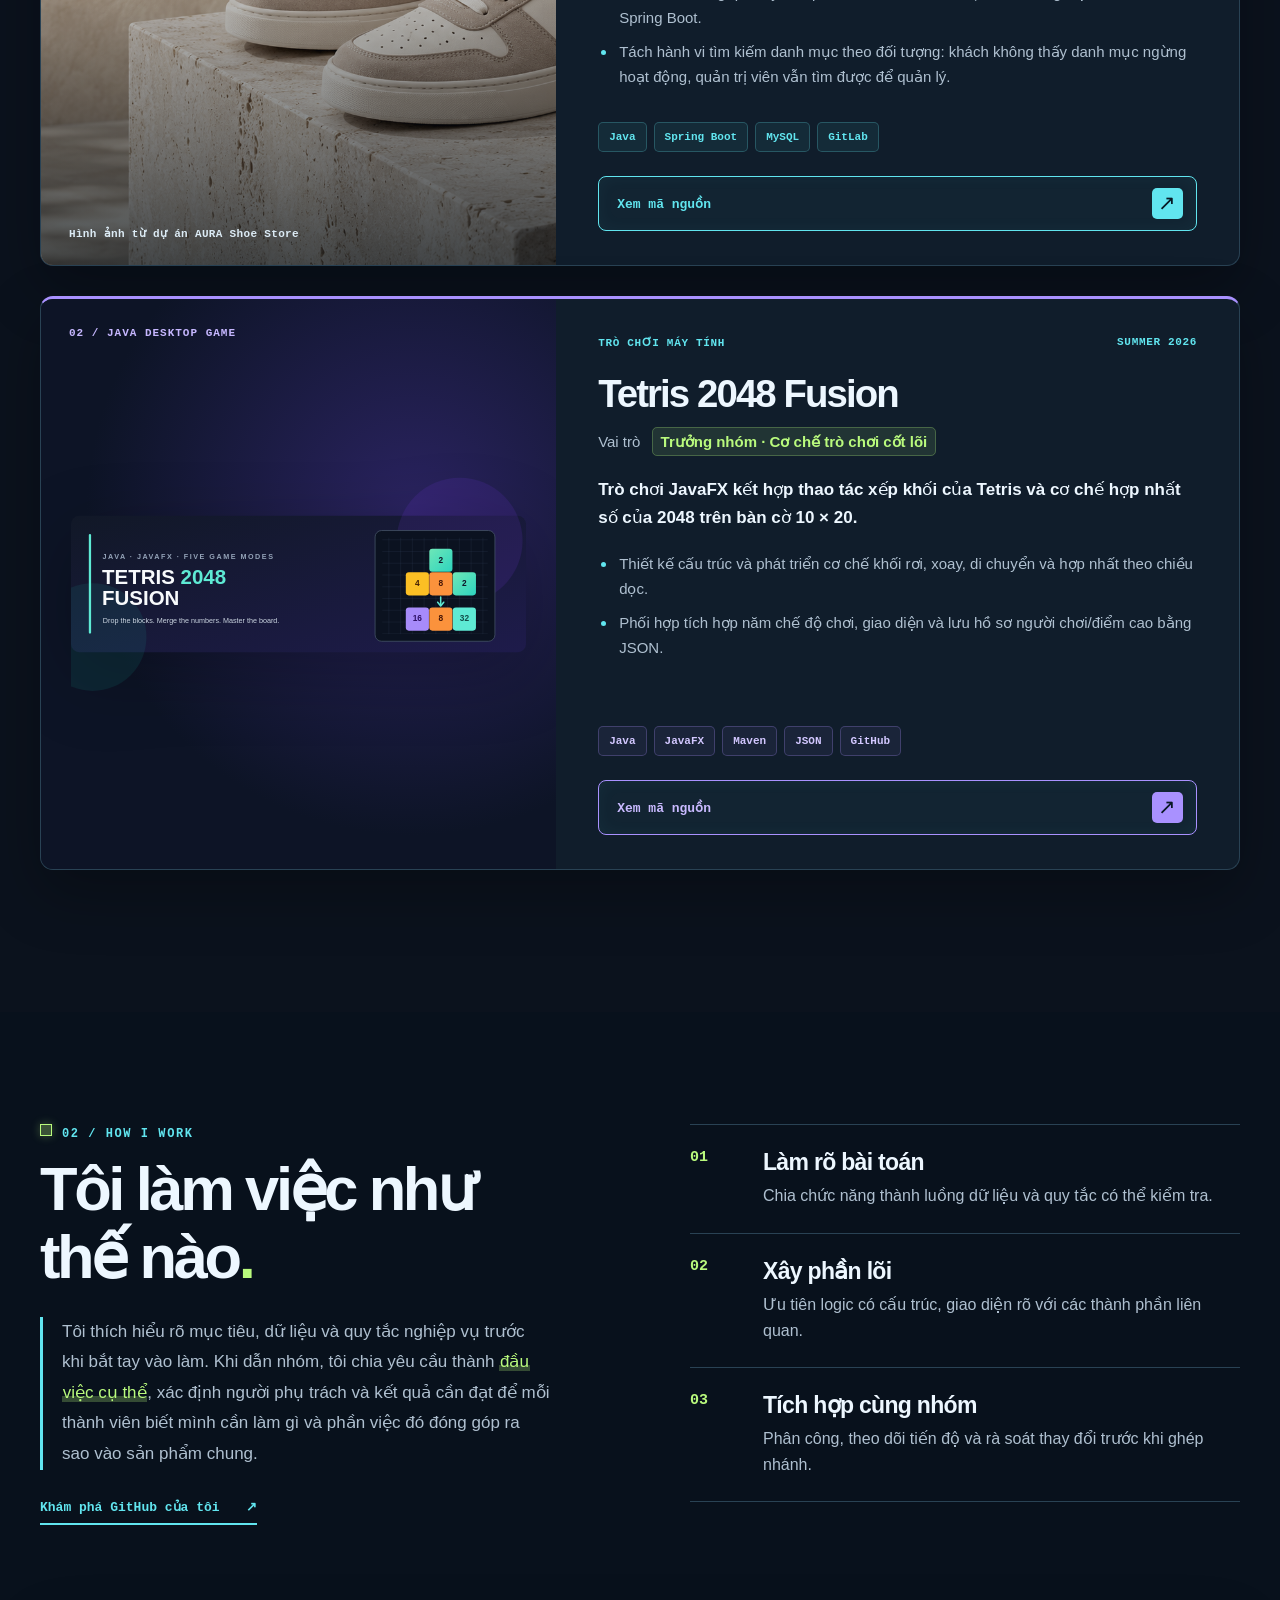
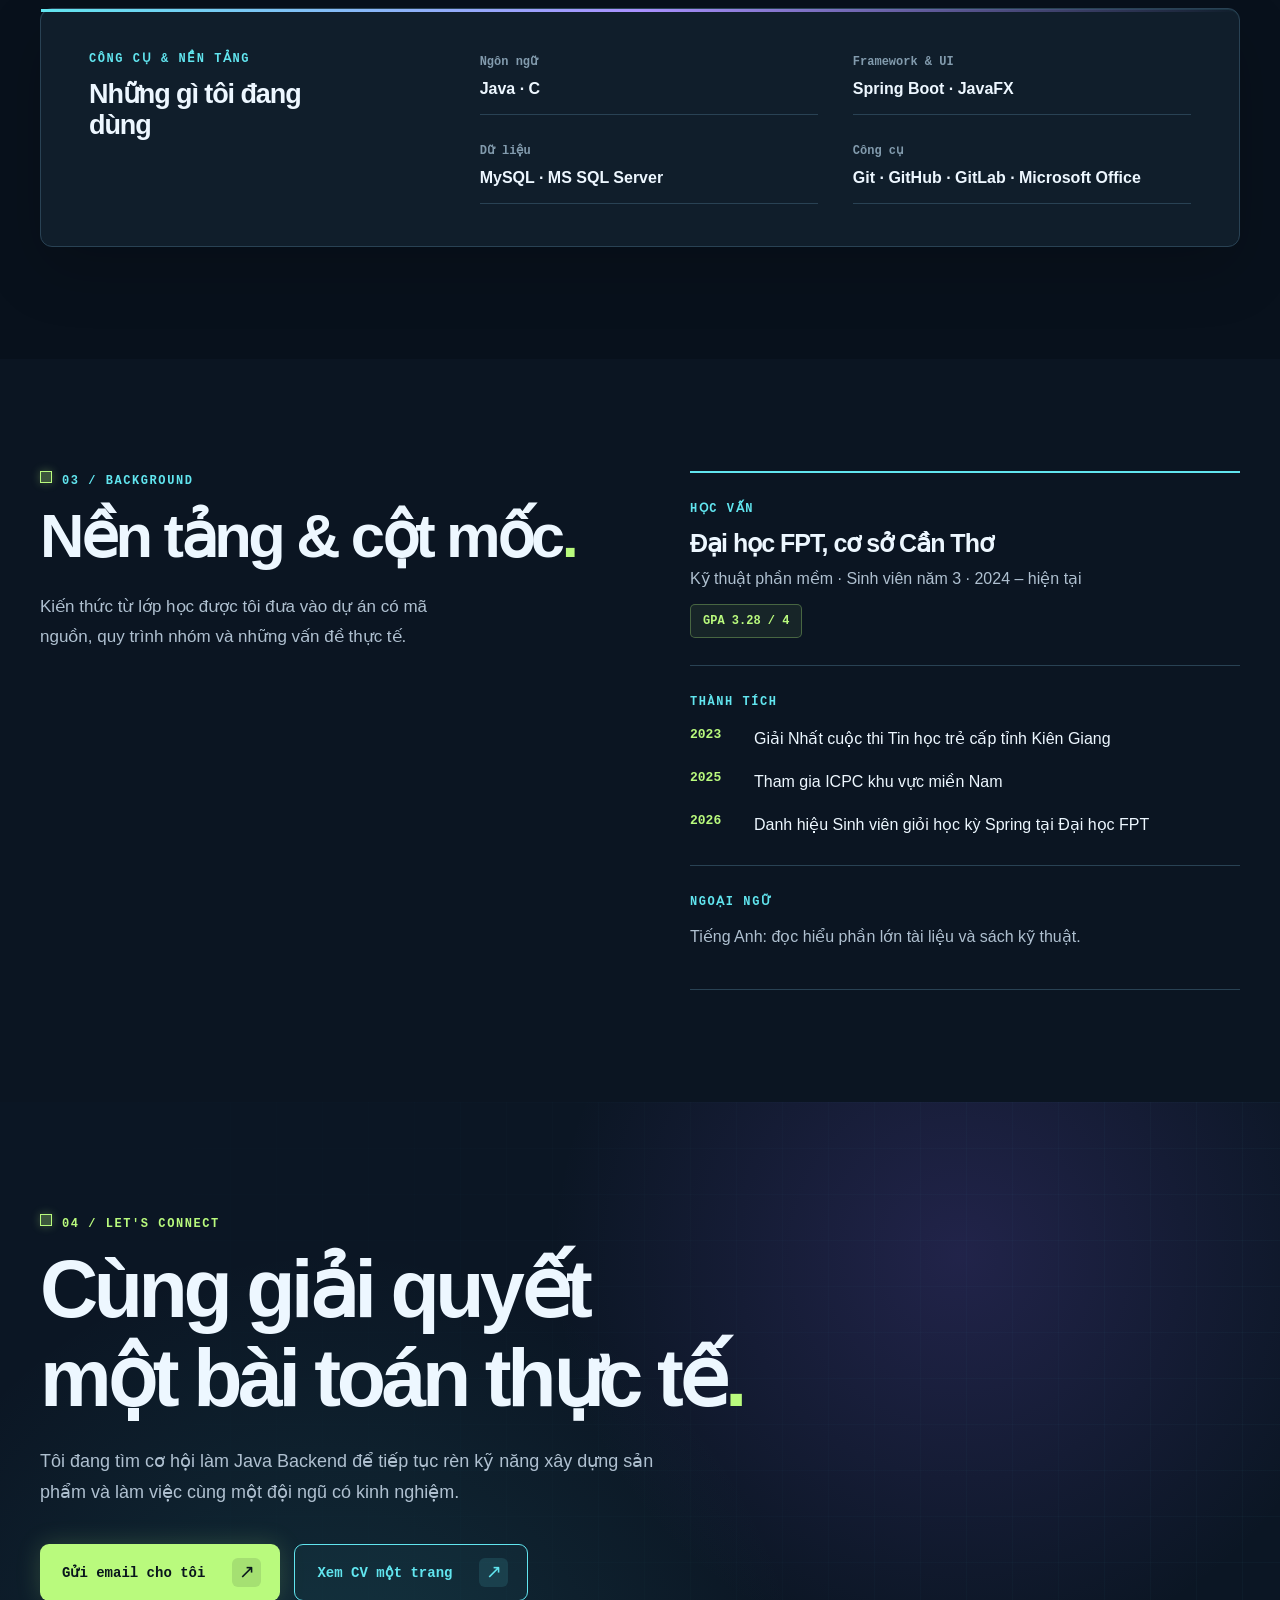
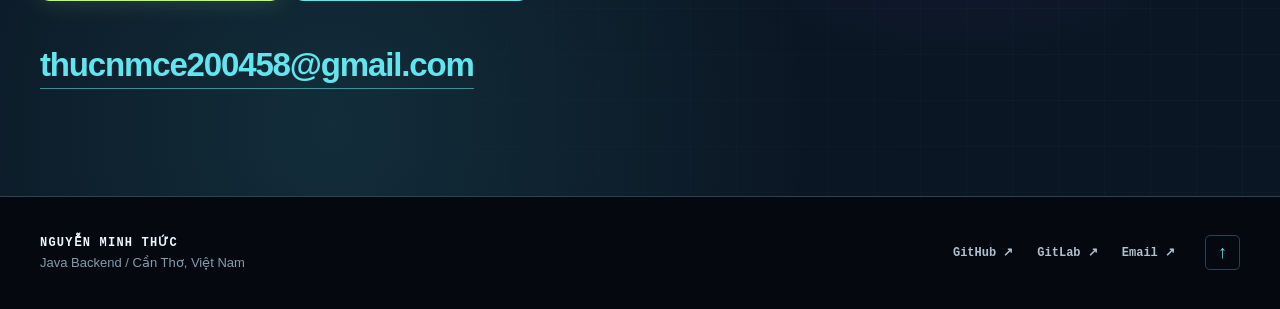
==== commit e322efa0: "Redesign portfolio with dark code aesthetic" ====
--- a/index.html
+++ b/index.html
@@ -3,7 +3,7 @@
 <head>
   <meta charset="utf-8">
   <meta name="viewport" content="width=device-width, initial-scale=1">
-  <meta name="theme-color" content="#101d31">
+  <meta name="theme-color" content="#070c14">
   <meta name="description" content="Portfolio Nguyễn Minh Thức — sinh viên Kỹ thuật phần mềm, định hướng Java Backend. Dự án AURA Shoe Store và Tetris 2048 Fusion.">
   <meta property="og:type" content="website">
   <meta property="og:title" content="Nguyễn Minh Thức | Java Backend Portfolio">
@@ -12,7 +12,7 @@
   <meta property="og:image" content="https://nonamevi.github.io/assets/images/portrait.jpg">
   <link rel="canonical" href="https://nonamevi.github.io/">
   <link rel="icon" href="assets/favicon.svg" type="image/svg+xml">
-  <link rel="stylesheet" href="assets/site.css">
+  <link rel="stylesheet" href="assets/site.css?v=dark-20261027">
   <title>Nguyễn Minh Thức | Java Backend Portfolio</title>
   <script src="assets/site.js" defer></script>
   <script type="application/ld+json">{"@context":"https://schema.org","@type":"Person","name":"Nguyễn Minh Thức","url":"https://nonamevi.github.io/","email":"mailto:thucnmce200458@gmail.com","sameAs":["https://github.com/NoNameVI"],"alumniOf":{"@type":"CollegeOrUniversity","name":"FPT University, Can Tho Campus"},"knowsAbout":["Java","Spring Boot","JavaFX","MySQL","Software Engineering"]}</script>
--- a/assets/site.css
+++ b/assets/site.css
@@ -1,152 +1,626 @@
-:root{--ink:#142236;--ink-soft:#46566a;--navy:#101d31;--navy-2:#192a40;--paper:#f5f2ec;--white:#fffdf9;--line:#d9dcd9;--orange:#eb6b42;--mint:#b9f29d;--radius:24px}
-*{box-sizing:border-box}
-html{scroll-behavior:smooth}
-section[id]{scroll-margin-top:88px}
-body{margin:0;color:var(--ink);background:var(--paper);font-family:Inter,"Segoe UI",Arial,sans-serif;-webkit-font-smoothing:antialiased}
-button,a{-webkit-tap-highlight-color:transparent}
-a{color:inherit;text-decoration:none}
-button{font:inherit}
-img{max-width:100%;display:block}
-::selection{background:#d6efc8;color:var(--ink)}
-:focus-visible{outline:3px solid var(--orange);outline-offset:4px}
-.skip-link{position:absolute;top:-100px;left:16px;z-index:99;background:var(--white);padding:12px 16px}
-.skip-link:focus{top:16px}
-.container{width:min(1216px,calc(100% - 80px));margin-inline:auto}
-.section-pad{padding:110px 0}
-.accent-period{color:var(--orange)}
-.text-highlight{color:inherit;background:linear-gradient(transparent 58%,#f7cba6 58%,#f7cba6 95%,transparent 95%);padding:0 .04em;box-decoration-break:clone;-webkit-box-decoration-break:clone}
-.text-emphasis{font-weight:850;color:#155e52}
-.site-header{position:sticky;top:0;z-index:50;background:rgba(245,242,236,.94);backdrop-filter:blur(16px);border-bottom:1px solid rgba(20,34,54,.09)}
-.header-inner{min-height:82px;display:flex;align-items:center;gap:36px}
-.brand{display:flex;align-items:center;gap:10px;white-space:nowrap}
-.brand-mark{width:48px;height:48px;background:var(--navy);color:#fff;display:grid;place-items:center;font-size:19px;font-weight:800;letter-spacing:-.08em;border-radius:13px;box-shadow:5px 5px 0 var(--orange)}
-.brand-dot{color:var(--orange)}
-.brand-name{font-size:12px;line-height:1.05;font-weight:900;letter-spacing:.08em}
-.brand-name small{display:block;font-size:9px;font-weight:600;letter-spacing:.27em;margin-top:5px;color:var(--ink-soft)}
-.site-nav{margin-left:auto;display:flex;align-items:center;gap:28px}
-.site-nav a{font-size:15px;font-weight:700;color:#344156;transition:color .2s}
-.site-nav a:hover,.inline-link:hover,.footer-links a:hover{color:var(--orange)}
-.header-actions{display:flex;align-items:center;gap:16px}
-.language-toggle{border:1px solid #cdd1d0;background:#fffaf4;border-radius:11px;cursor:pointer;font-size:13px;font-weight:800;letter-spacing:.04em;padding:10px 12px;white-space:nowrap}
-.language-toggle span:not(.lang-divider){opacity:.38}
-.language-toggle .active{opacity:1!important;color:var(--orange)}
-.lang-divider{color:#9ba4a9;padding:0 3px}
-.header-cta{border:1px solid var(--orange);background:var(--orange);color:var(--ink);border-radius:11px;padding:12px 17px;font-size:14px;font-weight:850;white-space:nowrap;box-shadow:0 7px 18px rgba(235,107,66,.2);transition:background .2s,color .2s,transform .2s,box-shadow .2s}
-.header-cta:hover{background:var(--navy);border-color:var(--navy);color:#fff;transform:translateY(-2px);box-shadow:0 11px 22px rgba(16,29,49,.17)}
-.menu-toggle{display:none}
-.hero{background:var(--paper);overflow:hidden}
-.hero-grid{display:grid;grid-template-columns:1.04fr .96fr;gap:48px;align-items:center;padding-top:74px;padding-bottom:72px}
-.hero-copy{position:relative;z-index:1}
-.eyebrow,.section-kicker,.panel-label,.block-overline{font-size:12px;font-weight:850;letter-spacing:.15em}
-.eyebrow{display:flex;align-items:center;gap:12px;color:#4c6659}
-.eyebrow-line{width:26px;height:2px;background:var(--orange)}
-h1,h2,h3,p{margin-top:0}
-h1,h2{letter-spacing:-.055em}
-h1{font-size:clamp(53px,6vw,87px);font-weight:500;line-height:1.04;margin:26px 0 26px}
-h1 strong{font-weight:850;white-space:normal}
-.hero-lead{font-size:clamp(22px,2.25vw,29px);font-weight:700;line-height:1.43;letter-spacing:-.025em;max-width:620px;margin-bottom:22px}
-.hero-body{font-size:17px;line-height:1.75;color:var(--ink-soft);max-width:565px}
-.hero-buttons{display:flex;flex-wrap:wrap;gap:15px;align-items:center;margin:30px 0 37px}
-.button{display:inline-flex;align-items:center;justify-content:space-between;gap:27px;min-height:57px;padding:0 19px 0 22px;border-radius:12px;font-size:15px;font-weight:850;transition:transform .2s,background .2s,color .2s,box-shadow .2s}
-.button>span:last-child{width:29px;height:29px;border-radius:8px;display:grid;place-items:center;background:rgba(16,29,49,.1);font-size:19px;font-weight:500}
-.button:hover{transform:translateY(-3px)}
-.button-primary{background:var(--orange);color:var(--ink);min-width:176px;box-shadow:0 11px 24px rgba(235,107,66,.25)}
-.button-primary:hover{background:#f49b70;box-shadow:0 15px 29px rgba(235,107,66,.32)}
-.button-text{border:1px solid var(--navy);background:var(--white);padding-left:18px;box-shadow:0 7px 15px rgba(16,29,49,.05)}
-.button-text:hover{background:#e9eee8}
-.hero-foot{display:flex;align-items:center;gap:9px;font-size:14px;font-weight:700;color:#536372}
-.status-light{width:8px;height:8px;background:#6faf60;border-radius:50%;box-shadow:0 0 0 4px rgba(111,175,96,.16)}
-.hero-visual{position:relative;padding:24px 31px 14px 20px}
-.portrait-frame{position:relative;aspect-ratio: .82;border-radius:190px 190px 18px 18px;background:var(--navy);overflow:hidden;box-shadow:24px 26px 0 #e8e0d4}
-.portrait-grid{position:absolute;inset:0;background-image:linear-gradient(rgba(255,255,255,.06) 1px,transparent 1px),linear-gradient(90deg,rgba(255,255,255,.06) 1px,transparent 1px);background-size:44px 44px}
-.portrait-frame img{position:absolute;inset:0;width:100%;height:100%;object-fit:cover;object-position:center 30%}
-.portrait-caption{position:absolute;bottom:0;left:0;right:0;z-index:2;display:flex;justify-content:space-between;gap:10px;background:linear-gradient(transparent,rgba(16,29,49,.9) 45%);color:#fff;padding:54px 25px 23px;font-size:10px;font-weight:800;letter-spacing:.13em}
-.floating-note{position:absolute;left:-28px;bottom:76px;display:flex;align-items:center;gap:12px;background:var(--white);padding:14px 18px;box-shadow:0 15px 40px rgba(20,34,54,.12);transform:rotate(-4deg);z-index:3}
-.note-icon{width:34px;height:34px;display:grid;place-items:center;background:var(--mint);font-weight:800;font-size:12px}
-.floating-note strong,.floating-note small{display:block}
-.floating-note strong{font-size:14px}
-.floating-note small{font-size:12px;color:var(--ink-soft);margin-top:3px}
-.evidence-strip{display:grid;grid-template-columns:repeat(3,1fr);border-top:1px solid #d2d6d2;border-bottom:1px solid #d2d6d2;margin-bottom:24px}
-.evidence-strip>div{display:flex;align-items:center;gap:17px;padding:22px 23px;border-right:1px solid #d2d6d2}
-.evidence-strip>div:first-child{padding-left:0}.evidence-strip>div:last-child{border-right:0}
-.evidence-strip strong{font-size:42px;letter-spacing:-.06em;color:var(--orange)}
-.evidence-strip span{font-size:14px;font-weight:750;line-height:1.45;max-width:195px}
-.projects{background:var(--white)}
-.section-heading{display:flex;justify-content:space-between;gap:40px;align-items:end;margin-bottom:42px}
-.section-kicker{color:#b84d2e;margin:0 0 14px}
-.section-kicker:before{content:"";display:inline-block;width:9px;height:9px;border-radius:2px;background:var(--orange);margin-right:10px;vertical-align:1px}
-h2{font-size:clamp(43px,4.8vw,67px);line-height:1.1;margin-bottom:0}
-.section-heading>p{font-size:16px;line-height:1.7;color:var(--ink-soft);max-width:390px;margin:0 0 6px}
-.project-card{display:grid;grid-template-columns:43% 57%;border:1px solid #dfe2dd;border-top:4px solid var(--orange);border-radius:20px;overflow:hidden;background:#fff;margin-bottom:30px;box-shadow:0 21px 65px rgba(35,49,67,.075)}
-.project-media{min-height:570px;position:relative;overflow:hidden}
-.aura-media{background:#d7c7b2}
-.aura-media:after{content:"";position:absolute;inset:0;background:linear-gradient(180deg,rgba(16,29,49,.16),transparent 32%,rgba(16,29,49,.35))}
-.aura-media>img{width:100%;height:100%;object-fit:cover;object-position:62% center}
-.media-topline,.media-label{position:absolute;z-index:2;color:#fff;font-size:12px;font-weight:800;letter-spacing:.12em}
-.media-topline{top:26px;left:28px;right:28px;display:flex;justify-content:space-between;gap:10px}
-.media-brand{font-size:18px;letter-spacing:.04em}.media-brand b{font-weight:500}
-.media-label{bottom:25px;left:28px;font-size:12px;letter-spacing:.04em}
-.project-content{padding:37px 42px 34px;display:flex;flex-direction:column}
-.project-meta{display:flex;justify-content:space-between;gap:12px;color:#557664;font-size:12px;font-weight:850;letter-spacing:.09em}
-.project-content h3{font-size:clamp(30px,3vw,42px);letter-spacing:-.055em;line-height:1.1;margin:24px 0 13px}
-.project-role{font-size:15px;color:var(--ink-soft);margin-bottom:22px;line-height:1.7}.project-role strong{display:inline;background:#e5f0df;color:#244c39;margin-left:7px;padding:5px 8px;border-radius:6px;box-decoration-break:clone;-webkit-box-decoration-break:clone}
-.project-summary{font-size:17px;line-height:1.62;font-weight:580;margin-bottom:21px}
-.project-points{margin:0 0 24px;padding-left:19px;color:var(--ink-soft);font-size:15px;line-height:1.65}
-.project-points li{padding-left:2px;margin-bottom:9px}.project-points li::marker{color:var(--orange)}
-.tech-list{display:flex;gap:7px;flex-wrap:wrap;margin-top:auto}
-.tech-list span{font-size:12px;font-weight:800;letter-spacing:.01em;padding:8px 11px;background:#e6efe7;color:#275b48;border-radius:7px}
-.project-link{display:flex;align-items:center;justify-content:space-between;margin-top:24px;padding:11px 13px 11px 18px;background:var(--navy);border:1px solid var(--navy);border-radius:11px;color:#fff;font-size:15px;font-weight:850;box-shadow:0 8px 18px rgba(16,29,49,.12);transition:background .2s,color .2s,transform .2s}
-.project-link:hover{background:var(--orange);border-color:var(--orange);color:var(--ink);transform:translateY(-2px)}
-.project-link span:last-child{font-size:21px;font-weight:400;width:31px;height:31px;border-radius:8px;background:rgba(255,255,255,.13);display:grid;place-items:center}
-.tetris-card{border-top-color:#62bfa4}
-.tetris-media{background:radial-gradient(circle at 72% 37%,#263779,#11182f 63%);display:flex;align-items:center;justify-content:center;padding:30px}
-.tetris-media img{width:100%;filter:drop-shadow(0 20px 35px rgba(0,0,0,.2));border-radius:16px}
-.game-number{position:absolute;left:28px;top:28px;color:#9bf3d6;font-size:12px;font-weight:800;letter-spacing:.12em}
-.about{background:var(--paper)}
-.about-grid{display:grid;grid-template-columns:1fr 1fr;gap:100px}
-.about-intro h2{max-width:520px;margin-bottom:26px}
-.about-intro>p:not(.section-kicker){max-width:510px;color:var(--ink-soft);line-height:1.8;font-size:17px;border-left:3px solid var(--orange);padding-left:19px}
-.inline-link{display:inline-flex;gap:26px;margin-top:12px;font-weight:850;font-size:15px;border-bottom:2px solid var(--orange);padding-bottom:8px}
-.principle{display:grid;grid-template-columns:55px 1fr;gap:18px;border-top:1px solid #cdd2cb;padding:24px 0}
-.principle:last-child{border-bottom:1px solid #cdd2cb}
-.principle-index{color:var(--orange);font-size:14px;font-weight:850}
-.principle h3{font-size:23px;letter-spacing:-.03em;margin-bottom:7px}
-.principle p{color:var(--ink-soft);font-size:16px;line-height:1.6;margin:0}
-.skills-panel{display:grid;grid-template-columns:1fr 2fr;gap:35px;margin-top:83px;padding:42px 48px;background:var(--navy);color:#fff}
-.panel-label{color:var(--mint);margin-bottom:12px}
-.skills-panel h3{font-size:27px;letter-spacing:-.04em;margin:0;max-width:220px}
-.skill-groups{display:grid;grid-template-columns:1fr 1fr;gap:25px 35px}
-.skill-groups>div{border-bottom:1px solid rgba(255,255,255,.18);padding-bottom:13px}
-.skill-groups span{color:#aebed0;font-size:13px;font-weight:750}.skill-groups p{font-size:16px;font-weight:700;margin:8px 0 0;line-height:1.5}
-.journey{background:#e9eee8}
-.journey-grid{display:grid;grid-template-columns:1fr 1fr;gap:100px}
-.journey-sub{color:var(--ink-soft);line-height:1.75;max-width:440px;font-size:17px;margin-top:23px}
-.journey-content{border-top:2px solid var(--ink)}
-.journey-block{padding:25px 0 27px;border-bottom:1px solid #c7d1ca}
-.block-overline{color:#6c8f77}
-.journey-block h3{font-size:25px;letter-spacing:-.04em;margin:13px 0 8px}.journey-block>p{color:var(--ink-soft);font-size:16px;line-height:1.6;margin:0 0 13px}
-.gpa{display:inline-block;background:var(--navy);color:#fff;font-size:13px;font-weight:850;padding:9px 12px;border-radius:7px}
-.milestone{display:grid;grid-template-columns:52px 1fr;gap:12px;padding-top:18px}
-.milestone time{color:#b84d2e;font-size:14px;font-weight:900}.milestone p{font-size:16px;margin:0;line-height:1.55}
-.language-block p{margin-top:15px}
-.contact{background:var(--navy);color:#fff;position:relative;overflow:hidden}
-.contact:before{content:"";position:absolute;right:-210px;top:-230px;width:750px;height:750px;border:1px solid rgba(255,255,255,.12);border-radius:50%;box-shadow:0 0 0 120px rgba(255,255,255,.015),0 0 0 240px rgba(255,255,255,.015)}
-.contact .section-kicker{color:var(--mint)}
-.contact .section-kicker:before{background:var(--mint)}
-.contact-inner{position:relative;z-index:1}
-.contact h2{font-size:clamp(50px,6.3vw,86px);max-width:900px;margin:0 0 23px}
-.contact-inner>p:not(.section-kicker){color:#d1dae4;max-width:650px;line-height:1.75;font-size:18px}
-.contact-actions{display:flex;flex-wrap:wrap;gap:14px;margin:35px 0 45px}
-.button-light{background:var(--mint);color:var(--navy);min-width:205px;box-shadow:0 11px 25px rgba(185,242,157,.19)}.button-light:hover{background:#d3ffbf}
-.button-outline{border:2px solid #aab8c8;color:#fff;min-width:205px}.button-outline:hover{background:#243650}
-.contact-email{font-size:clamp(19px,3vw,33px);font-weight:700;letter-spacing:-.035em;border-bottom:1px solid rgba(255,255,255,.4);padding-bottom:5px}
-.site-footer{background:#0b1627;color:#fff}
-.footer-inner{min-height:112px;display:flex;align-items:center;gap:30px}
-.footer-inner>div:first-child{display:flex;flex-direction:column;gap:5px}.footer-inner strong{font-size:13px;letter-spacing:.12em}.footer-inner span{font-size:13px;color:#aab6c5}
-.footer-links{display:flex;gap:24px;margin-left:auto}.footer-links a{font-size:13px;font-weight:750;transition:color .2s}
-.back-top{width:35px;height:35px;display:grid;place-items:center;border:1px solid #6d7a8d;font-size:18px}
-@media(max-width:1080px){.container{width:min(100% - 48px,1216px)}.header-inner{gap:18px}.site-nav{gap:17px}.hero-grid{gap:20px}h1{font-size:clamp(50px,6vw,76px)}.about-grid,.journey-grid{gap:50px}.project-content{padding:31px}}
-@media(max-width:800px){.header-inner{min-height:70px}.menu-toggle{display:flex;order:3;width:37px;height:37px;border:1px solid var(--ink);background:transparent;flex-direction:column;justify-content:center;align-items:center;gap:5px;margin-left:4px}.menu-toggle span{width:17px;height:2px;background:var(--ink)}.site-nav{display:none;position:absolute;top:70px;left:0;right:0;background:var(--paper);padding:22px 24px 26px;border-bottom:1px solid var(--line);box-shadow:0 18px 25px rgba(0,0,0,.08);flex-direction:column;align-items:stretch;gap:20px}.site-nav.open{display:flex}.header-actions{margin-left:auto}.hero-grid{grid-template-columns:1fr;padding-top:58px;gap:20px}.hero-copy{max-width:680px}.hero-visual{max-width:530px;width:100%;margin:auto}.evidence-strip{margin-top:18px}.project-card{grid-template-columns:1fr}.project-media{min-height:370px}.tetris-media{min-height:330px}.about-grid,.journey-grid{grid-template-columns:1fr;gap:40px}.skills-panel{grid-template-columns:1fr}.section-pad{padding:82px 0}}
-@media(max-width:600px){.container{width:calc(100% - 36px)}.brand-name{display:none}.header-actions{gap:10px}.header-cta{padding:9px 10px}.hero-grid{padding-top:45px;padding-bottom:34px}.hero h1{font-size:clamp(42px,11.5vw,62px);margin:19px 0}.hero h1 strong{white-space:normal}.hero-lead{font-size:19px}.hero-body{font-size:14px}.hero-visual{padding:14px 12px 20px 10px}.portrait-frame{max-height:460px;aspect-ratio:.95}.portrait-caption{font-size:8px;padding:45px 15px 15px}.floating-note{left:-4px;bottom:42px;padding:10px}.evidence-strip{grid-template-columns:1fr 1fr;margin-bottom:0}.evidence-strip>div{padding:15px 10px;border-bottom:1px solid #d2d6d2}.evidence-strip>div:first-child{padding-left:10px}.evidence-strip>div:nth-child(2){border-right:0}.evidence-strip>div:last-child{grid-column:span 2;border-bottom:0}.evidence-strip strong{font-size:28px}.evidence-strip span{font-size:11px}.section-pad{padding:68px 0}.section-heading{display:block;margin-bottom:28px}.section-heading>p{margin-top:18px}.section-heading h2,h2{font-size:42px}.project-media{min-height:310px}.aura-media>img{object-position:65% center}.media-topline{top:18px;left:18px;right:18px}.media-topline>span:last-child{font-size:9px}.media-label{left:18px;bottom:18px}.project-content{padding:26px 22px 25px}.project-content h3{font-size:32px;margin-top:18px}.project-summary{font-size:14px}.project-points{font-size:12px}.tetris-media{min-height:250px;padding:18px}.skills-panel{padding:28px 23px;margin-top:50px}.skill-groups{gap:22px 15px}.skill-groups p{font-size:12px}.journey-grid{gap:18px}.contact h2{font-size:47px}.contact-actions{margin-bottom:36px}.footer-inner{padding:26px 0;flex-wrap:wrap;gap:22px}.footer-links{margin-left:0;order:3;width:100%}.back-top{margin-left:auto}}
-@media(max-width:600px){.brand-mark{width:42px;height:42px;font-size:17px;box-shadow:4px 4px 0 var(--orange)}.language-toggle{font-size:12px;padding:9px 10px}.header-cta{font-size:13px;padding:10px 11px}.hero-lead{font-size:21px}.hero-body{font-size:16px;line-height:1.7}.hero-foot{font-size:13px}.evidence-strip strong{font-size:34px}.evidence-strip span{font-size:13px}.section-heading>p{font-size:15px}.project-meta{font-size:11px;flex-wrap:wrap;gap:7px}.project-content h3{font-size:34px}.project-role{font-size:14px}.project-summary{font-size:16px}.project-points{font-size:15px}.tech-list span{font-size:11px}.project-link{font-size:14px}.about-intro>p:not(.section-kicker){font-size:16px}.principle p{font-size:15px}.skill-groups p{font-size:14px}.journey-sub{font-size:16px}.journey-block>p,.milestone p{font-size:15px}.contact-inner>p:not(.section-kicker){font-size:16px}.button{font-size:14px;min-height:54px}}
-@media(prefers-reduced-motion:reduce){html{scroll-behavior:auto}*,*:before,*:after{transition-duration:.01ms!important;animation-duration:.01ms!important}}
+:root {
+  color-scheme: dark;
+  --bg: #070c14;
+  --bg-raised: #0d1724;
+  --bg-card: #101d2b;
+  --bg-card-strong: #132436;
+  --text: #edf7ff;
+  --muted: #afc0d0;
+  --dim: #829bad;
+  --line: #294254;
+  --cyan: #61e5ef;
+  --lime: #b9fa7d;
+  --violet: #a991ff;
+  --mono: "Cascadia Code", Consolas, "Courier New", monospace;
+}
+
+* { box-sizing: border-box; }
+html { scroll-behavior: smooth; }
+section[id] { scroll-margin-top: 88px; }
+body {
+  margin: 0;
+  color: var(--text);
+  background: var(--bg);
+  font-family: Inter, "Segoe UI", Arial, sans-serif;
+  -webkit-font-smoothing: antialiased;
+}
+button, a { -webkit-tap-highlight-color: transparent; }
+button { font: inherit; }
+a { color: inherit; text-decoration: none; }
+img { display: block; max-width: 100%; }
+::selection { color: #061019; background: var(--lime); }
+:focus-visible { outline: 3px solid var(--lime); outline-offset: 4px; }
+.skip-link {
+  position: absolute;
+  top: -100px;
+  left: 16px;
+  z-index: 100;
+  padding: 12px 16px;
+  color: #061019;
+  background: var(--lime);
+}
+.skip-link:focus { top: 16px; }
+.container { width: min(1216px, calc(100% - 80px)); margin-inline: auto; }
+.section-pad { padding: 112px 0; }
+.accent-period { color: var(--lime); }
+.text-highlight {
+  color: var(--lime);
+  background: linear-gradient(transparent 69%, rgba(185, 250, 125, .25) 69%);
+  padding: 0 .04em;
+  box-decoration-break: clone;
+  -webkit-box-decoration-break: clone;
+}
+.text-emphasis { color: var(--lime); font-weight: 850; }
+h1, h2, h3, p { margin-top: 0; }
+h1, h2 { letter-spacing: -.055em; }
+
+/* Navigation */
+.site-header {
+  position: sticky;
+  top: 0;
+  z-index: 50;
+  background: rgba(7, 12, 20, .92);
+  backdrop-filter: blur(20px);
+  border-bottom: 1px solid var(--line);
+  box-shadow: 0 8px 30px rgba(0, 0, 0, .18);
+}
+.header-inner { min-height: 82px; display: flex; align-items: center; gap: 34px; }
+.brand { display: flex; align-items: center; gap: 13px; white-space: nowrap; }
+.brand-mark {
+  width: 48px;
+  height: 48px;
+  display: grid;
+  place-items: center;
+  color: var(--cyan);
+  background: #101f2d;
+  border: 1px solid var(--cyan);
+  border-radius: 9px;
+  box-shadow: 4px 4px 0 rgba(97, 229, 239, .32), inset 0 0 20px rgba(97, 229, 239, .07);
+  font: 800 19px var(--mono);
+  letter-spacing: -.08em;
+}
+.brand-dot { color: var(--lime); }
+.brand-name { font: 850 12px/1.05 var(--mono); letter-spacing: .08em; }
+.brand-name small {
+  display: block;
+  margin-top: 5px;
+  color: var(--dim);
+  font: 600 9px var(--mono);
+  letter-spacing: .26em;
+}
+.site-nav { display: flex; align-items: center; gap: 27px; margin-left: auto; }
+.site-nav a {
+  color: var(--muted);
+  font: 700 14px var(--mono);
+  transition: color .2s, text-shadow .2s;
+}
+.site-nav a:hover, .inline-link:hover, .footer-links a:hover {
+  color: var(--lime);
+  text-shadow: 0 0 16px rgba(185, 250, 125, .35);
+}
+.header-actions { display: flex; align-items: center; gap: 15px; }
+.language-toggle {
+  padding: 10px 12px;
+  color: var(--text);
+  background: #0e1926;
+  border: 1px solid var(--line);
+  border-radius: 8px;
+  cursor: pointer;
+  white-space: nowrap;
+  font: 800 13px var(--mono);
+}
+.language-toggle span:not(.lang-divider) { opacity: .45; }
+.language-toggle .active { opacity: 1 !important; color: var(--cyan); }
+.lang-divider { color: var(--dim); padding: 0 3px; }
+.header-cta {
+  padding: 12px 17px;
+  color: #09131a;
+  background: var(--lime);
+  border: 1px solid var(--lime);
+  border-radius: 8px;
+  white-space: nowrap;
+  box-shadow: 0 0 22px rgba(185, 250, 125, .17);
+  font: 850 13px var(--mono);
+  transition: transform .2s, box-shadow .2s, background .2s;
+}
+.header-cta:hover {
+  transform: translateY(-2px);
+  background: #d0ff9b;
+  box-shadow: 0 0 29px rgba(185, 250, 125, .32);
+}
+.menu-toggle { display: none; }
+
+/* Hero */
+.hero {
+  position: relative;
+  overflow: hidden;
+  background:
+    radial-gradient(circle at 79% 38%, rgba(67, 82, 173, .16), transparent 37%),
+    radial-gradient(circle at 14% 76%, rgba(44, 159, 170, .09), transparent 39%),
+    var(--bg);
+}
+.hero::before, .contact::before {
+  content: "";
+  position: absolute;
+  inset: 0;
+  pointer-events: none;
+  background-image:
+    linear-gradient(rgba(97, 229, 239, .045) 1px, transparent 1px),
+    linear-gradient(90deg, rgba(97, 229, 239, .045) 1px, transparent 1px);
+  background-size: 46px 46px;
+  mask-image: linear-gradient(90deg, transparent, #000 35%, #000);
+}
+.hero-grid {
+  position: relative;
+  display: grid;
+  grid-template-columns: 1.04fr .96fr;
+  align-items: center;
+  gap: 48px;
+  padding-top: 74px;
+  padding-bottom: 76px;
+}
+.hero-copy { position: relative; z-index: 2; }
+.eyebrow, .section-kicker, .panel-label, .block-overline {
+  font: 850 12px var(--mono);
+  letter-spacing: .13em;
+}
+.eyebrow { display: flex; align-items: center; gap: 12px; color: var(--cyan); }
+.eyebrow-line {
+  width: 25px;
+  height: 11px;
+  border-left: 3px solid var(--lime);
+  border-bottom: 2px solid var(--lime);
+}
+h1 { margin: 26px 0 27px; font-size: clamp(53px, 6vw, 87px); font-weight: 500; line-height: 1.04; }
+h1 strong {
+  font-weight: 850;
+  white-space: normal;
+  background: linear-gradient(95deg, #f7fbff 25%, #a8ecff 78%);
+  -webkit-background-clip: text;
+  background-clip: text;
+  -webkit-text-fill-color: transparent;
+}
+h1 .accent-period { -webkit-text-fill-color: var(--lime); }
+.hero-lead {
+  max-width: 620px;
+  margin-bottom: 22px;
+  font-size: clamp(22px, 2.25vw, 29px);
+  font-weight: 700;
+  line-height: 1.43;
+  letter-spacing: -.025em;
+}
+.hero-body { max-width: 565px; color: var(--muted); font-size: 17px; line-height: 1.75; }
+.hero-buttons { display: flex; flex-wrap: wrap; align-items: center; gap: 15px; margin: 31px 0 37px; }
+.button {
+  display: inline-flex;
+  align-items: center;
+  justify-content: space-between;
+  gap: 27px;
+  min-height: 57px;
+  padding: 0 19px 0 22px;
+  border-radius: 9px;
+  font: 850 14px var(--mono);
+  transition: transform .2s, background .2s, color .2s, box-shadow .2s;
+}
+.button > span:last-child {
+  display: grid;
+  place-items: center;
+  width: 29px;
+  height: 29px;
+  border-radius: 6px;
+  font-size: 19px;
+  font-weight: 500;
+  background: rgba(5, 18, 26, .11);
+}
+.button:hover { transform: translateY(-3px); }
+.button-primary {
+  min-width: 180px;
+  color: #071319;
+  background: var(--lime);
+  box-shadow: 0 0 24px rgba(185, 250, 125, .17);
+}
+.button-primary:hover { background: #d0ff9b; box-shadow: 0 0 36px rgba(185, 250, 125, .32); }
+.button-text {
+  padding-left: 18px;
+  color: var(--cyan);
+  background: rgba(97, 229, 239, .055);
+  border: 1px solid rgba(97, 229, 239, .65);
+}
+.button-text > span:last-child { background: rgba(97, 229, 239, .13); }
+.button-text:hover { background: rgba(97, 229, 239, .15); }
+.hero-foot { display: flex; align-items: center; gap: 10px; color: var(--muted); font: 700 13px var(--mono); }
+.status-light { width: 8px; height: 8px; border-radius: 50%; background: var(--lime); box-shadow: 0 0 0 4px rgba(185, 250, 125, .1), 0 0 12px var(--lime); }
+.hero-visual { position: relative; padding: 24px 31px 14px 20px; }
+.portrait-frame {
+  position: relative;
+  aspect-ratio: .82;
+  overflow: hidden;
+  background: #0a1521;
+  border: 1px solid var(--cyan);
+  border-radius: 20px;
+  box-shadow: 19px 20px 0 #111e2c, 20px 21px 0 var(--line), 0 0 44px rgba(97, 229, 239, .12);
+}
+.portrait-frame img {
+  position: absolute;
+  inset: 0;
+  width: 100%;
+  height: 100%;
+  object-fit: cover;
+  object-position: center 30%;
+  filter: grayscale(.7) contrast(1.08) brightness(.86);
+}
+.portrait-grid {
+  position: absolute;
+  z-index: 2;
+  inset: 0;
+  pointer-events: none;
+  opacity: .22;
+  background-image:
+    linear-gradient(rgba(20, 50, 67, .6) 1px, transparent 1px),
+    linear-gradient(90deg, rgba(20, 50, 67, .6) 1px, transparent 1px);
+  background-size: 44px 44px;
+}
+.portrait-caption {
+  position: absolute;
+  z-index: 3;
+  right: 0;
+  bottom: 0;
+  left: 0;
+  display: flex;
+  justify-content: space-between;
+  gap: 10px;
+  padding: 58px 25px 23px;
+  color: var(--cyan);
+  background: linear-gradient(transparent, rgba(5, 14, 24, .94) 52%);
+  font: 800 10px var(--mono);
+  letter-spacing: .12em;
+}
+.floating-note {
+  position: absolute;
+  z-index: 4;
+  bottom: 76px;
+  left: -28px;
+  display: flex;
+  align-items: center;
+  gap: 12px;
+  padding: 14px 18px;
+  background: #101e2b;
+  border: 1px solid var(--cyan);
+  border-radius: 8px;
+  box-shadow: 0 16px 36px rgba(0, 0, 0, .34), 0 0 23px rgba(97, 229, 239, .08);
+  transform: rotate(-4deg);
+}
+.note-icon { display: grid; place-items: center; width: 36px; height: 36px; color: #09131a; background: var(--lime); font: 850 13px var(--mono); }
+.floating-note strong, .floating-note small { display: block; }
+.floating-note strong { color: var(--text); font-size: 14px; }
+.floating-note small { margin-top: 3px; color: var(--muted); font-size: 12px; }
+.evidence-strip {
+  position: relative;
+  display: grid;
+  grid-template-columns: repeat(3, 1fr);
+  margin-bottom: 25px;
+  border-top: 1px solid var(--line);
+  border-bottom: 1px solid var(--line);
+  background: rgba(11, 23, 36, .68);
+}
+.evidence-strip > div { display: flex; align-items: center; gap: 17px; padding: 23px; border-right: 1px solid var(--line); }
+.evidence-strip > div:first-child { padding-left: 3px; }
+.evidence-strip > div:last-child { border-right: 0; }
+.evidence-strip strong { color: var(--lime); font: 850 42px var(--mono); letter-spacing: -.06em; text-shadow: 0 0 18px rgba(185, 250, 125, .2); }
+.evidence-strip span { max-width: 195px; color: var(--muted); font-size: 14px; font-weight: 750; line-height: 1.45; }
+
+/* Work */
+.projects { background: #0b121d; }
+.section-heading { display: flex; align-items: end; justify-content: space-between; gap: 40px; margin-bottom: 44px; }
+.section-kicker { color: var(--cyan); margin: 0 0 14px; }
+.section-kicker::before {
+  content: "";
+  display: inline-block;
+  width: 10px;
+  height: 10px;
+  margin-right: 10px;
+  border: 1px solid var(--lime);
+  background: rgba(185, 250, 125, .28);
+  vertical-align: 1px;
+  box-shadow: 0 0 10px rgba(185, 250, 125, .3);
+}
+h2 { margin-bottom: 0; font-size: clamp(43px, 4.8vw, 67px); line-height: 1.1; }
+.section-heading > p { max-width: 390px; margin: 0 0 6px; color: var(--muted); font-size: 16px; line-height: 1.7; }
+.project-card {
+  display: grid;
+  grid-template-columns: 43% 57%;
+  overflow: hidden;
+  margin-bottom: 30px;
+  background: var(--bg-card);
+  border: 1px solid var(--line);
+  border-top: 3px solid var(--cyan);
+  border-radius: 13px;
+  box-shadow: 0 23px 60px rgba(0, 0, 0, .28);
+}
+.project-media { position: relative; min-height: 570px; overflow: hidden; }
+.aura-media { background: #1b2634; }
+.aura-media::after {
+  content: "";
+  position: absolute;
+  inset: 0;
+  background: linear-gradient(180deg, rgba(3, 11, 18, .62), rgba(3, 11, 18, .12) 38%, rgba(3, 11, 18, .72));
+}
+.aura-media > img { width: 100%; height: 100%; object-fit: cover; object-position: 62% center; filter: saturate(.72) contrast(1.05); }
+.media-topline, .media-label { position: absolute; z-index: 2; color: #f3fbff; font: 800 11px var(--mono); letter-spacing: .09em; }
+.media-topline { top: 26px; right: 28px; left: 28px; display: flex; justify-content: space-between; gap: 10px; }
+.media-brand { color: var(--cyan); font-size: 17px; }
+.media-brand b { color: #fff; font-weight: 500; }
+.media-label { bottom: 25px; left: 28px; color: #dcebf5; font-size: 11px; letter-spacing: .03em; }
+.project-content { display: flex; flex-direction: column; padding: 37px 42px 34px; }
+.project-meta { display: flex; justify-content: space-between; gap: 12px; color: var(--cyan); font: 800 11px var(--mono); letter-spacing: .06em; }
+.project-content h3 { margin: 24px 0 13px; color: var(--text); font-size: clamp(30px, 3vw, 42px); line-height: 1.1; letter-spacing: -.05em; }
+.project-role { margin-bottom: 22px; color: var(--muted); font-size: 15px; line-height: 1.7; }
+.project-role strong {
+  display: inline;
+  margin-left: 7px;
+  padding: 5px 8px;
+  color: var(--lime);
+  background: rgba(185, 250, 125, .1);
+  border: 1px solid rgba(185, 250, 125, .25);
+  border-radius: 5px;
+  box-decoration-break: clone;
+  -webkit-box-decoration-break: clone;
+}
+.project-summary { margin-bottom: 21px; color: var(--text); font-size: 17px; font-weight: 580; line-height: 1.62; }
+.project-points { margin: 0 0 24px; padding-left: 19px; color: var(--muted); font-size: 15px; line-height: 1.65; }
+.project-points li { padding-left: 2px; margin-bottom: 9px; }
+.project-points li::marker { color: var(--cyan); }
+.tech-list { display: flex; flex-wrap: wrap; gap: 7px; margin-top: auto; }
+.tech-list span {
+  padding: 8px 10px;
+  color: var(--cyan);
+  background: rgba(97, 229, 239, .065);
+  border: 1px solid rgba(97, 229, 239, .24);
+  border-radius: 5px;
+  font: 750 11px var(--mono);
+}
+.project-link {
+  display: flex;
+  align-items: center;
+  justify-content: space-between;
+  margin-top: 24px;
+  padding: 11px 13px 11px 18px;
+  color: var(--cyan);
+  background: rgba(97, 229, 239, .035);
+  border: 1px solid var(--cyan);
+  border-radius: 8px;
+  box-shadow: inset 0 0 18px rgba(97, 229, 239, .045);
+  font: 850 13px var(--mono);
+  transition: background .2s, color .2s, transform .2s, box-shadow .2s;
+}
+.project-link:hover {
+  transform: translateY(-2px);
+  color: #071319;
+  background: var(--cyan);
+  box-shadow: 0 0 25px rgba(97, 229, 239, .2);
+}
+.project-link span:last-child {
+  display: grid;
+  place-items: center;
+  width: 31px;
+  height: 31px;
+  color: #081824;
+  background: var(--cyan);
+  border-radius: 5px;
+  font-size: 21px;
+  font-weight: 400;
+}
+.project-link:hover span:last-child { background: rgba(7, 19, 25, .13); }
+.tetris-card { border-top-color: var(--violet); }
+.tetris-media { display: flex; align-items: center; justify-content: center; padding: 30px; background: radial-gradient(circle at 72% 37%, #2a2360, #0d1426 63%); }
+.tetris-media img { width: 100%; border-radius: 10px; filter: drop-shadow(0 20px 35px rgba(0, 0, 0, .24)); }
+.game-number { position: absolute; top: 28px; left: 28px; color: #c6b7ff; font: 800 11px var(--mono); letter-spacing: .09em; }
+.tetris-card .tech-list span { color: #d2c7ff; background: rgba(169, 145, 255, .07); border-color: rgba(169, 145, 255, .26); }
+.tetris-card .project-link { color: #c9baff; border-color: var(--violet); }
+.tetris-card .project-link span:last-child { background: var(--violet); }
+.tetris-card .project-link:hover { color: #0a1020; background: var(--violet); box-shadow: 0 0 25px rgba(169, 145, 255, .2); }
+.tetris-card .project-link:hover span:last-child { background: rgba(7, 19, 25, .13); }
+
+/* Approach and skills */
+.about { background: #08111c; }
+.about-grid { display: grid; grid-template-columns: 1fr 1fr; gap: 100px; }
+.about-intro h2 { max-width: 520px; margin-bottom: 26px; }
+.about-intro > p:not(.section-kicker) {
+  max-width: 510px;
+  padding-left: 19px;
+  color: var(--muted);
+  border-left: 3px solid var(--cyan);
+  font-size: 17px;
+  line-height: 1.8;
+}
+.inline-link { display: inline-flex; gap: 26px; margin-top: 12px; padding-bottom: 8px; color: var(--cyan); border-bottom: 2px solid var(--cyan); font: 850 13px var(--mono); }
+.principle { display: grid; grid-template-columns: 55px 1fr; gap: 18px; padding: 24px 0; border-top: 1px solid var(--line); }
+.principle:last-child { border-bottom: 1px solid var(--line); }
+.principle-index { color: var(--lime); font: 850 15px var(--mono); }
+.principle h3 { margin-bottom: 7px; font-size: 23px; letter-spacing: -.03em; }
+.principle p { margin: 0; color: var(--muted); font-size: 16px; line-height: 1.6; }
+.skills-panel {
+  position: relative;
+  display: grid;
+  grid-template-columns: 1fr 2fr;
+  gap: 35px;
+  margin-top: 83px;
+  padding: 42px 48px;
+  color: var(--text);
+  background: #101e2b;
+  border: 1px solid var(--line);
+  border-radius: 12px;
+  box-shadow: inset 0 1px 0 rgba(97, 229, 239, .1), 0 24px 60px rgba(0, 0, 0, .18);
+}
+.skills-panel::before { content: ""; position: absolute; top: 0; right: 0; left: 0; height: 3px; background: linear-gradient(90deg, var(--cyan), var(--violet), transparent); }
+.panel-label { color: var(--cyan); margin-bottom: 12px; }
+.skills-panel h3 { max-width: 220px; margin: 0; font-size: 27px; letter-spacing: -.04em; }
+.skill-groups { display: grid; grid-template-columns: 1fr 1fr; gap: 25px 35px; }
+.skill-groups > div { padding-bottom: 13px; border-bottom: 1px solid var(--line); }
+.skill-groups span { color: var(--dim); font: 750 12px var(--mono); }
+.skill-groups p { margin: 8px 0 0; font-size: 16px; font-weight: 700; line-height: 1.5; }
+
+/* Background */
+.journey { background: #0b1522; }
+.journey-grid { display: grid; grid-template-columns: 1fr 1fr; gap: 100px; }
+.journey-sub { max-width: 440px; margin-top: 23px; color: var(--muted); font-size: 17px; line-height: 1.75; }
+.journey-content { border-top: 2px solid var(--cyan); }
+.journey-block { padding: 25px 0 27px; border-bottom: 1px solid var(--line); }
+.block-overline { color: var(--cyan); }
+.journey-block h3 { margin: 13px 0 8px; font-size: 25px; letter-spacing: -.04em; }
+.journey-block > p { margin: 0 0 13px; color: var(--muted); font-size: 16px; line-height: 1.6; }
+.gpa { display: inline-block; padding: 9px 12px; color: var(--lime); background: rgba(185, 250, 125, .07); border: 1px solid rgba(185, 250, 125, .3); border-radius: 5px; font: 850 12px var(--mono); }
+.milestone { display: grid; grid-template-columns: 52px 1fr; gap: 12px; padding-top: 18px; }
+.milestone time { color: var(--lime); font: 900 13px var(--mono); }
+.milestone p { margin: 0; font-size: 16px; line-height: 1.55; }
+.language-block p { margin-top: 15px; }
+
+/* Contact */
+.contact {
+  position: relative;
+  overflow: hidden;
+  color: var(--text);
+  background:
+    radial-gradient(circle at 75% 22%, rgba(122, 89, 224, .2), transparent 37%),
+    radial-gradient(circle at 26% 90%, rgba(68, 217, 214, .12), transparent 42%),
+    #0b1624;
+}
+.contact::before { mask-image: linear-gradient(90deg, transparent, #000); opacity: .7; }
+.contact-inner { position: relative; z-index: 1; }
+.contact .section-kicker { color: var(--lime); }
+.contact .section-kicker::before { border-color: var(--lime); }
+.contact h2 { max-width: 900px; margin: 0 0 23px; font-size: clamp(50px, 6.3vw, 86px); }
+.contact-inner > p:not(.section-kicker) { max-width: 650px; color: var(--muted); font-size: 18px; line-height: 1.75; }
+.contact-actions { display: flex; flex-wrap: wrap; gap: 14px; margin: 35px 0 45px; }
+.button-light { min-width: 205px; color: #08151c; background: var(--lime); box-shadow: 0 0 24px rgba(185, 250, 125, .18); }
+.button-light:hover { background: #d0ff9b; box-shadow: 0 0 33px rgba(185, 250, 125, .28); }
+.button-outline { min-width: 205px; color: var(--cyan); background: rgba(97, 229, 239, .035); border: 1px solid var(--cyan); }
+.button-outline > span:last-child { background: rgba(97, 229, 239, .12); }
+.button-outline:hover { background: rgba(97, 229, 239, .13); }
+.contact-email { padding-bottom: 5px; color: var(--cyan); border-bottom: 1px solid rgba(97, 229, 239, .55); font-size: clamp(19px, 3vw, 33px); font-weight: 700; letter-spacing: -.035em; }
+.site-footer { color: var(--text); background: #05090f; border-top: 1px solid var(--line); }
+.footer-inner { display: flex; align-items: center; gap: 30px; min-height: 112px; }
+.footer-inner > div:first-child { display: flex; flex-direction: column; gap: 5px; }
+.footer-inner strong { font: 850 12px var(--mono); letter-spacing: .1em; }
+.footer-inner span { color: var(--dim); font-size: 13px; }
+.footer-links { display: flex; gap: 24px; margin-left: auto; }
+.footer-links a { color: var(--muted); font: 750 12px var(--mono); transition: color .2s; }
+.back-top { display: grid; place-items: center; width: 35px; height: 35px; color: var(--cyan); border: 1px solid var(--line); border-radius: 5px; font-size: 18px; }
+
+@media (max-width: 1080px) {
+  .container { width: min(100% - 48px, 1216px); }
+  .header-inner { gap: 18px; }
+  .site-nav { gap: 17px; }
+  .hero-grid { gap: 20px; }
+  h1 { font-size: clamp(50px, 6vw, 76px); }
+  .about-grid, .journey-grid { gap: 50px; }
+  .project-content { padding: 31px; }
+}
+@media (max-width: 800px) {
+  .header-inner { min-height: 70px; }
+  .menu-toggle {
+    display: flex;
+    flex-direction: column;
+    align-items: center;
+    justify-content: center;
+    order: 3;
+    gap: 5px;
+    width: 37px;
+    height: 37px;
+    margin-left: 4px;
+    color: var(--cyan);
+    background: #0e1926;
+    border: 1px solid var(--cyan);
+    border-radius: 6px;
+  }
+  .menu-toggle span { width: 17px; height: 2px; background: var(--cyan); }
+  .site-nav {
+    display: none;
+    position: absolute;
+    top: 70px;
+    right: 0;
+    left: 0;
+    flex-direction: column;
+    align-items: stretch;
+    gap: 20px;
+    padding: 22px 24px 26px;
+    background: #0b1622;
+    border-bottom: 1px solid var(--line);
+    box-shadow: 0 18px 28px rgba(0, 0, 0, .34);
+  }
+  .site-nav.open { display: flex; }
+  .header-actions { margin-left: auto; }
+  .hero-grid { grid-template-columns: 1fr; gap: 20px; padding-top: 58px; }
+  .hero-copy { max-width: 680px; }
+  .hero-visual { width: 100%; max-width: 530px; margin: auto; }
+  .evidence-strip { margin-top: 18px; }
+  .project-card { grid-template-columns: 1fr; }
+  .project-media { min-height: 370px; }
+  .tetris-media { min-height: 330px; }
+  .about-grid, .journey-grid { grid-template-columns: 1fr; gap: 40px; }
+  .skills-panel { grid-template-columns: 1fr; }
+  .section-pad { padding: 82px 0; }
+}
+@media (max-width: 600px) {
+  .container { width: calc(100% - 36px); }
+  .brand-name { display: none; }
+  .brand-mark { width: 42px; height: 42px; font-size: 17px; }
+  .header-actions { gap: 10px; }
+  .language-toggle { padding: 9px 10px; font-size: 12px; }
+  .header-cta { padding: 10px 11px; font-size: 12px; }
+  .hero-grid { padding-top: 45px; padding-bottom: 34px; }
+  .hero h1 { margin: 19px 0; font-size: clamp(42px, 11.5vw, 62px); }
+  .hero-lead { font-size: 21px; }
+  .hero-body { font-size: 16px; line-height: 1.7; }
+  .hero-foot { font-size: 12px; }
+  .hero-visual { padding: 14px 12px 20px 10px; }
+  .portrait-frame { max-height: 460px; aspect-ratio: .95; }
+  .portrait-caption { padding: 45px 15px 15px; font-size: 8px; }
+  .floating-note { bottom: 42px; left: -4px; padding: 10px; }
+  .evidence-strip { grid-template-columns: 1fr 1fr; margin-bottom: 0; }
+  .evidence-strip > div { padding: 15px 10px; border-bottom: 1px solid var(--line); }
+  .evidence-strip > div:first-child { padding-left: 10px; }
+  .evidence-strip > div:nth-child(2) { border-right: 0; }
+  .evidence-strip > div:last-child { grid-column: span 2; border-bottom: 0; }
+  .evidence-strip strong { font-size: 34px; }
+  .evidence-strip span { font-size: 13px; }
+  .section-pad { padding: 70px 0; }
+  .section-heading { display: block; margin-bottom: 28px; }
+  .section-heading > p { margin-top: 18px; font-size: 15px; }
+  h2, .section-heading h2 { font-size: 42px; }
+  .project-media { min-height: 310px; }
+  .aura-media > img { object-position: 65% center; }
+  .media-topline { top: 18px; right: 18px; left: 18px; }
+  .media-topline > span:last-child { font-size: 9px; }
+  .media-label { bottom: 18px; left: 18px; }
+  .project-content { padding: 26px 22px 25px; }
+  .project-meta { flex-wrap: wrap; gap: 7px; font-size: 10px; }
+  .project-content h3 { margin-top: 18px; font-size: 34px; }
+  .project-role { font-size: 14px; }
+  .project-summary { font-size: 16px; }
+  .project-points { font-size: 15px; }
+  .tech-list span { font-size: 10px; }
+  .project-link { font-size: 12px; }
+  .tetris-media { min-height: 250px; padding: 18px; }
+  .about-intro > p:not(.section-kicker) { font-size: 16px; }
+  .principle p { font-size: 15px; }
+  .skills-panel { margin-top: 50px; padding: 28px 23px; }
+  .skill-groups { gap: 22px 15px; }
+  .skill-groups p { font-size: 14px; }
+  .journey-grid { gap: 18px; }
+  .journey-sub { font-size: 16px; }
+  .journey-block > p, .milestone p { font-size: 15px; }
+  .contact h2 { font-size: 47px; }
+  .contact-inner > p:not(.section-kicker) { font-size: 16px; }
+  .contact-actions { margin-bottom: 36px; }
+  .footer-inner { flex-wrap: wrap; gap: 22px; padding: 26px 0; }
+  .footer-links { order: 3; width: 100%; margin-left: 0; }
+  .back-top { margin-left: auto; }
+}
+@media (max-width: 420px) {
+  .hero-buttons .button, .contact-actions .button { width: 100%; }
+}
+@media (prefers-reduced-motion: reduce) {
+  html { scroll-behavior: auto; }
+  *, *::before, *::after { transition-duration: .01ms !important; animation-duration: .01ms !important; }
+}
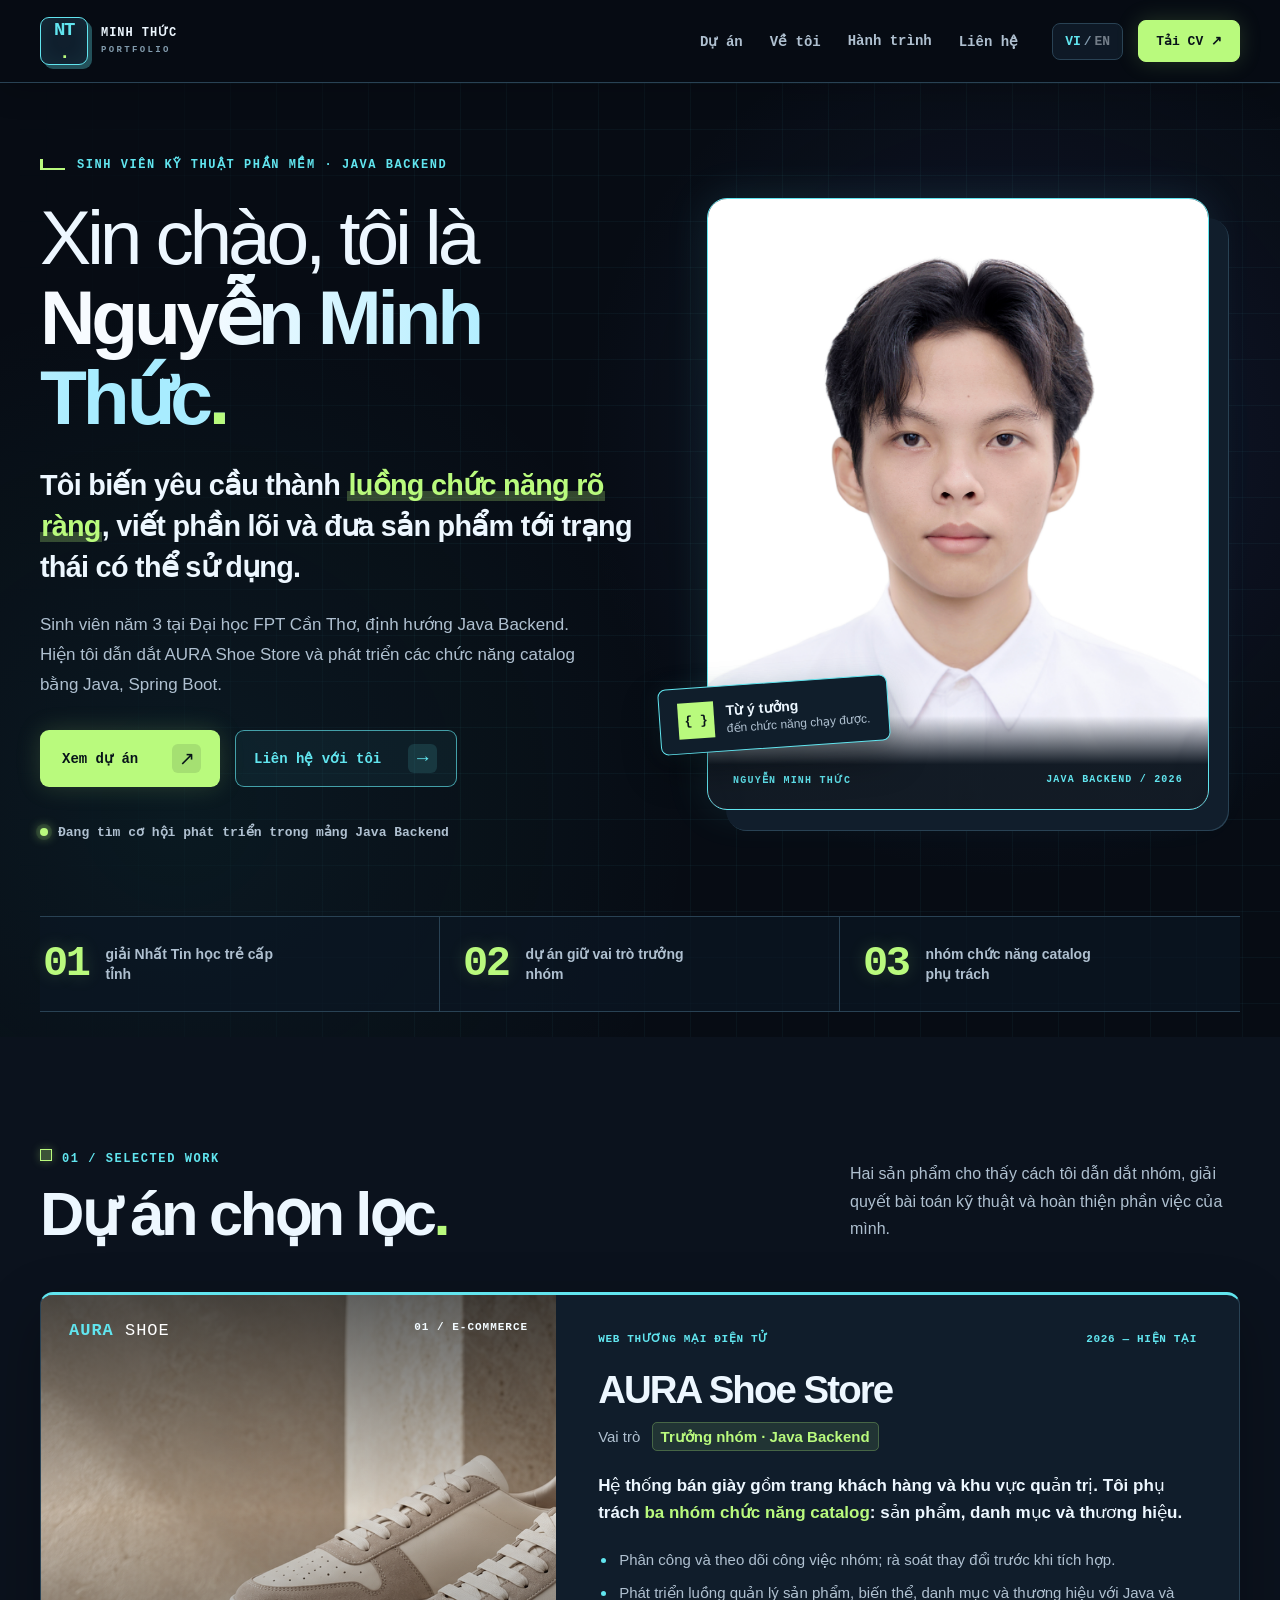
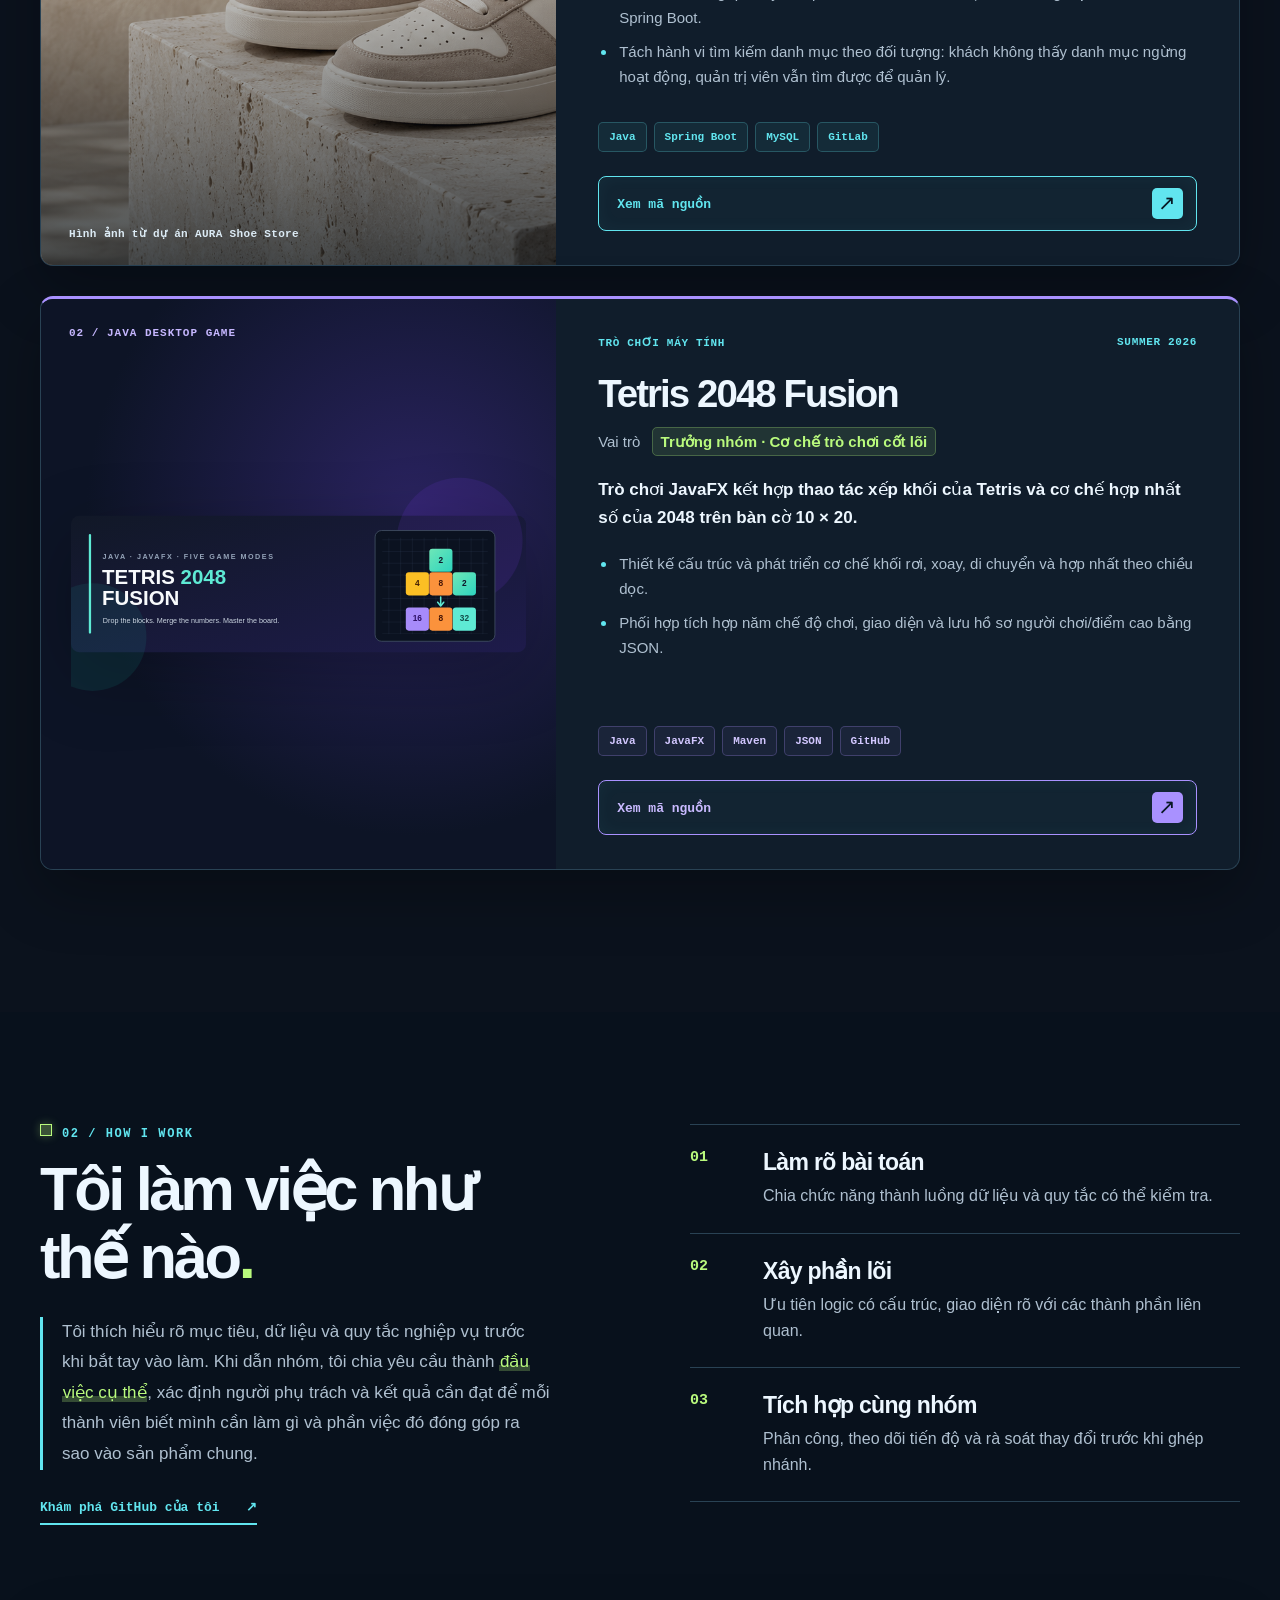
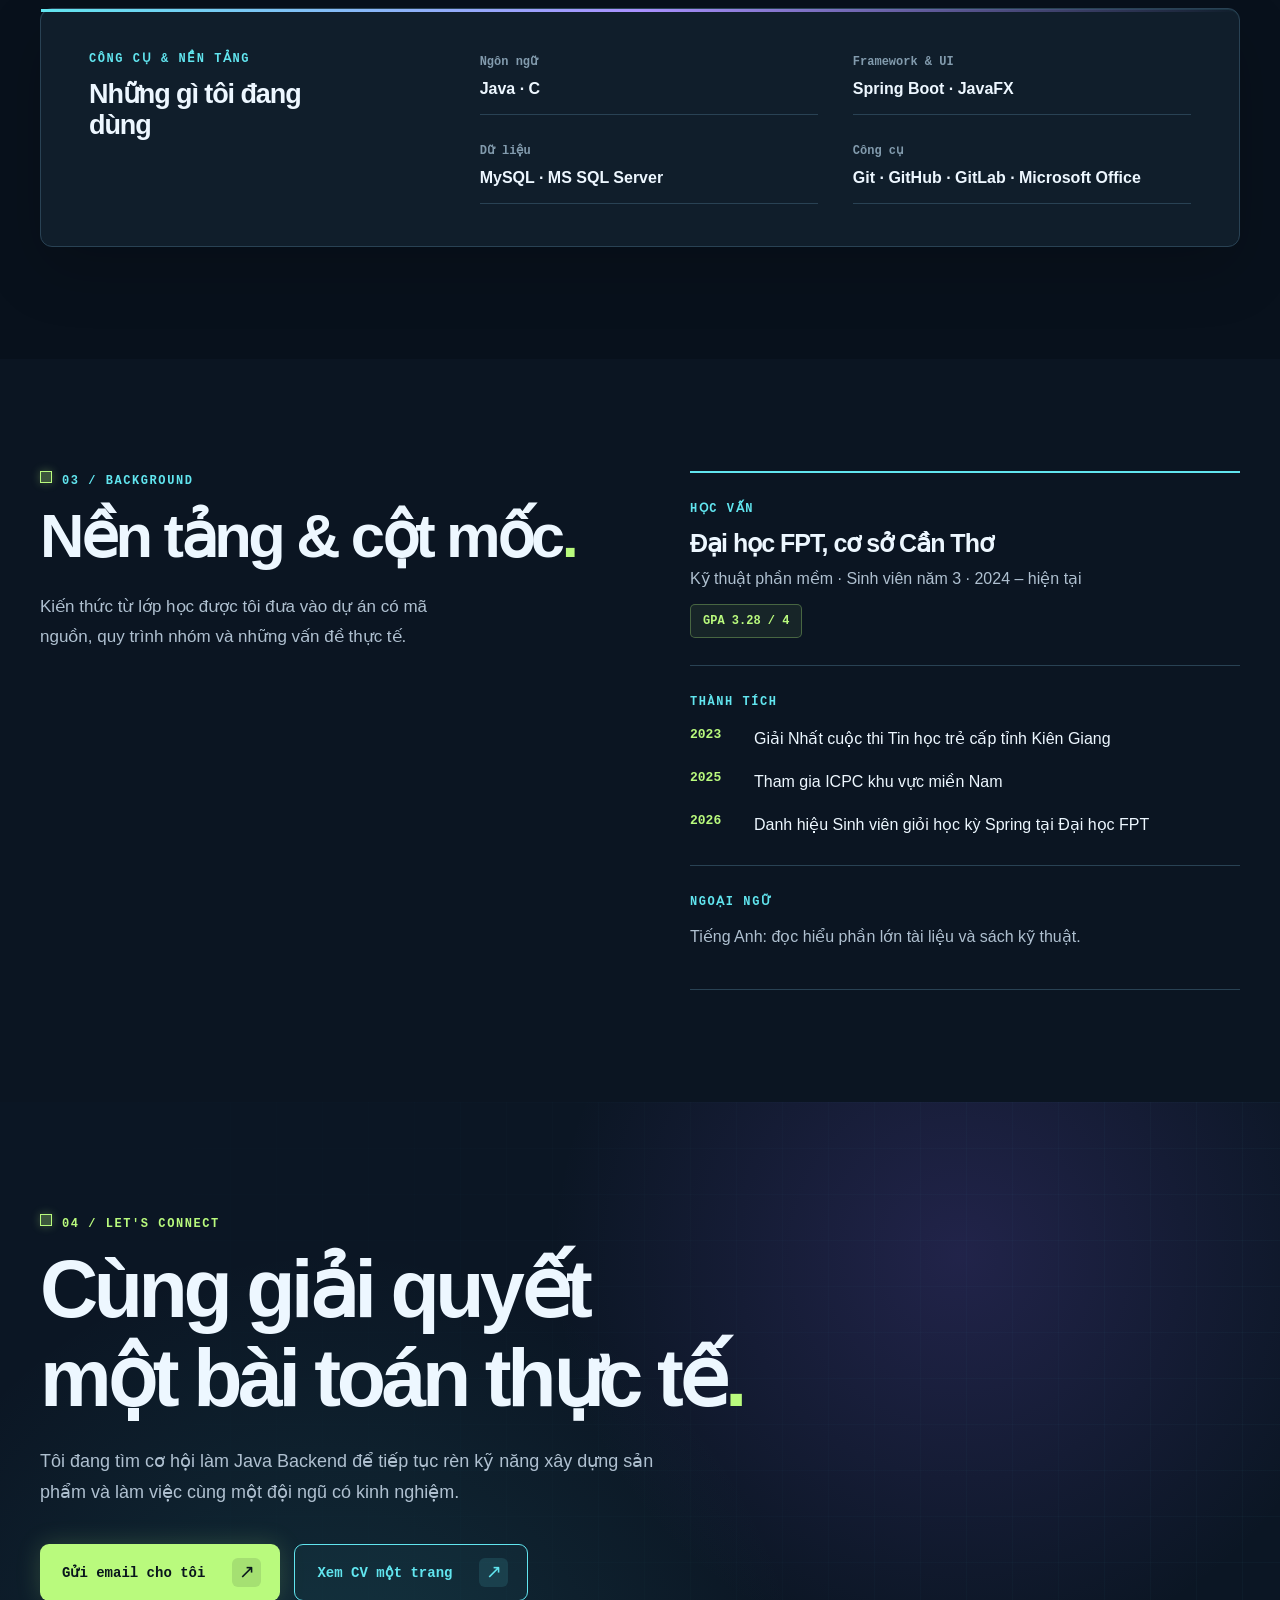
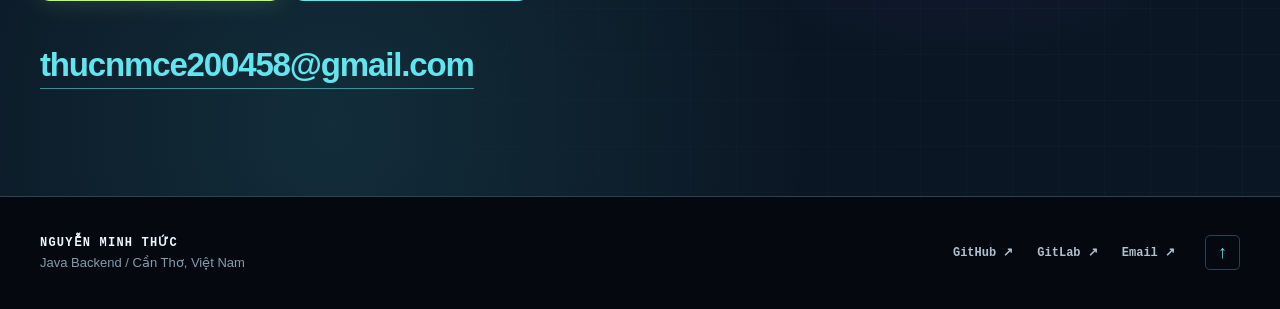
==== commit ca23f8c2: "Show portrait in original colors" ====
--- a/index.html
+++ b/index.html
@@ -12,7 +12,7 @@
   <meta property="og:image" content="https://nonamevi.github.io/assets/images/portrait.jpg">
   <link rel="canonical" href="https://nonamevi.github.io/">
   <link rel="icon" href="assets/favicon.svg" type="image/svg+xml">
-  <link rel="stylesheet" href="assets/site.css?v=dark-20261027">
+  <link rel="stylesheet" href="assets/site.css?v=portrait-color-20261027">
   <title>Nguyễn Minh Thức | Java Backend Portfolio</title>
   <script src="assets/site.js" defer></script>
   <script type="application/ld+json">{"@context":"https://schema.org","@type":"Person","name":"Nguyễn Minh Thức","url":"https://nonamevi.github.io/","email":"mailto:thucnmce200458@gmail.com","sameAs":["https://github.com/NoNameVI"],"alumniOf":{"@type":"CollegeOrUniversity","name":"FPT University, Can Tho Campus"},"knowsAbout":["Java","Spring Boot","JavaFX","MySQL","Software Engineering"]}</script>
@@ -52,7 +52,6 @@
         </div>
         <div class="hero-visual">
           <div class="portrait-frame">
-            <div class="portrait-grid" aria-hidden="true"></div>
             <img src="assets/images/portrait.jpg" alt="Chân dung Nguyễn Minh Thức" width="2408" height="3612" fetchpriority="high">
             <div class="portrait-caption"><span>NGUYỄN MINH THỨC</span><span>JAVA BACKEND / 2026</span></div>
           </div>
--- a/assets/site.css
+++ b/assets/site.css
@@ -247,18 +247,6 @@
   height: 100%;
   object-fit: cover;
   object-position: center 30%;
-  filter: grayscale(.7) contrast(1.08) brightness(.86);
-}
-.portrait-grid {
-  position: absolute;
-  z-index: 2;
-  inset: 0;
-  pointer-events: none;
-  opacity: .22;
-  background-image:
-    linear-gradient(rgba(20, 50, 67, .6) 1px, transparent 1px),
-    linear-gradient(90deg, rgba(20, 50, 67, .6) 1px, transparent 1px);
-  background-size: 44px 44px;
 }
 .portrait-caption {
   position: absolute;
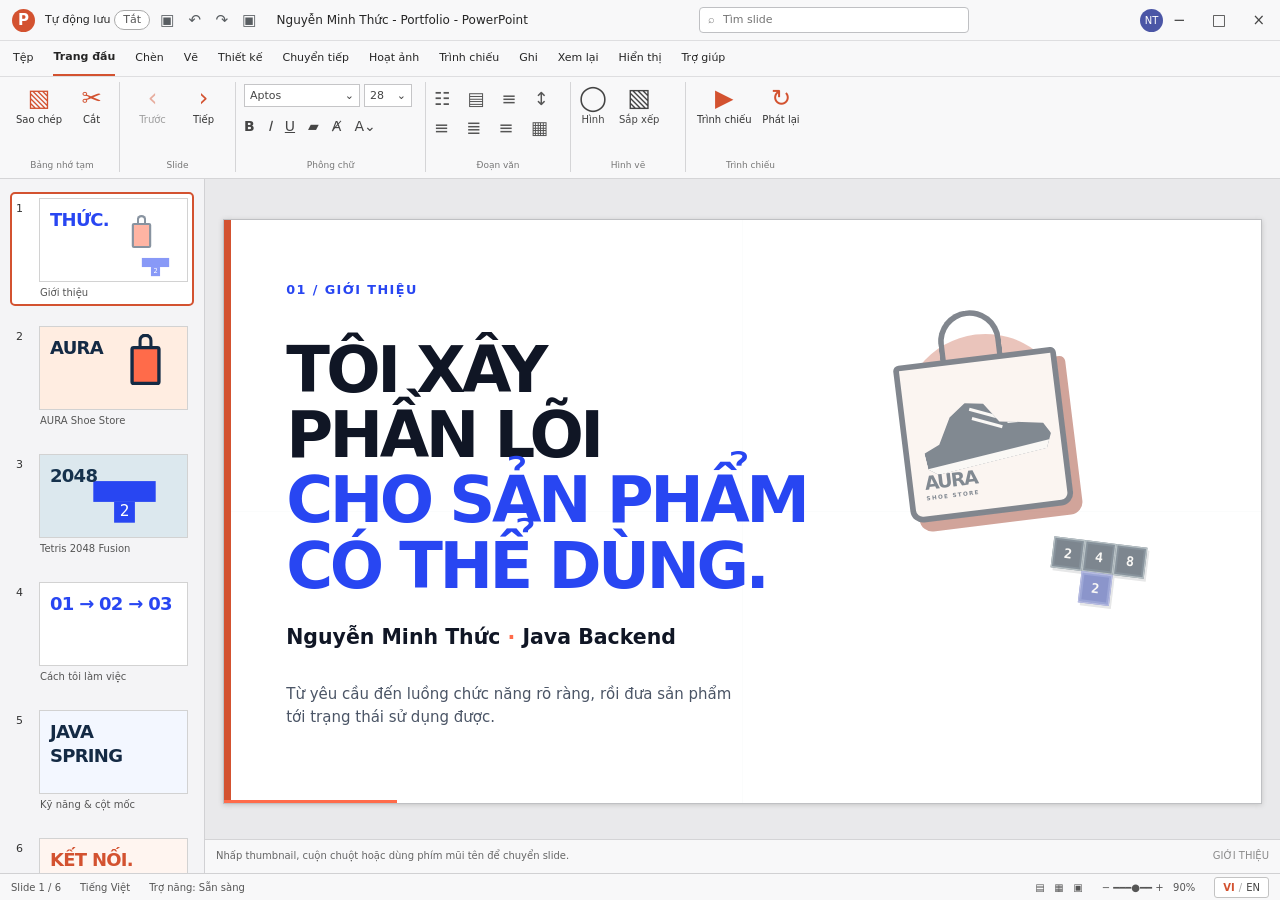
==== commit fc532442: "Build bilingual PowerPoint-style portfolio" ====
--- a/index.html
+++ b/index.html
@@ -3,8 +3,8 @@
 <head>
   <meta charset="utf-8">
   <meta name="viewport" content="width=device-width, initial-scale=1">
-  <meta name="theme-color" content="#070c14">
-  <meta name="description" content="Portfolio Nguyễn Minh Thức — sinh viên Kỹ thuật phần mềm, định hướng Java Backend. Dự án AURA Shoe Store và Tetris 2048 Fusion.">
+  <meta name="theme-color" content="#f8f8f9">
+  <meta name="description" content="Portfolio Nguyễn Minh Thức — Java Backend, AURA Shoe Store và Tetris 2048 Fusion.">
   <meta property="og:type" content="website">
   <meta property="og:title" content="Nguyễn Minh Thức | Java Backend Portfolio">
   <meta property="og:description" content="Dự án, kỹ năng và hành trình phát triển phần mềm của Nguyễn Minh Thức.">
@@ -12,116 +12,108 @@
   <meta property="og:image" content="https://nonamevi.github.io/assets/images/portrait.jpg">
   <link rel="canonical" href="https://nonamevi.github.io/">
   <link rel="icon" href="assets/favicon.svg" type="image/svg+xml">
-  <link rel="stylesheet" href="assets/site.css?v=portrait-color-20261027">
+  <link rel="stylesheet" href="https://cdn.jsdelivr.net/npm/bootstrap@5.3.8/dist/css/bootstrap.min.css">
+  <link rel="stylesheet" href="assets/presentation.css">
+  <script src="assets/presentation.js" defer></script>
   <title>Nguyễn Minh Thức | Java Backend Portfolio</title>
-  <script src="assets/site.js" defer></script>
   <script type="application/ld+json">{"@context":"https://schema.org","@type":"Person","name":"Nguyễn Minh Thức","url":"https://nonamevi.github.io/","email":"mailto:thucnmce200458@gmail.com","sameAs":["https://github.com/NoNameVI"],"alumniOf":{"@type":"CollegeOrUniversity","name":"FPT University, Can Tho Campus"},"knowsAbout":["Java","Spring Boot","JavaFX","MySQL","Software Engineering"]}</script>
 </head>
 <body>
-  <a class="skip-link" href="#main">Chuyển đến nội dung</a>
-  <header class="site-header" id="top">
-    <div class="container header-inner">
-      <a class="brand" href="#top" aria-label="Nguyễn Minh Thức, về đầu trang"><span class="brand-mark">NT<span class="brand-dot">.</span></span><span class="brand-name">MINH THỨC <small>PORTFOLIO</small></span></a>
-      <button class="menu-toggle" type="button" aria-controls="site-nav" aria-expanded="false" aria-label="Mở menu"><span></span><span></span></button>
-      <nav class="site-nav" id="site-nav" aria-label="Điều hướng chính">
-        <a href="#projects" data-i18n="navProjects">Dự án</a>
-        <a href="#about" data-i18n="navAbout">Về tôi</a>
-        <a href="#journey" data-i18n="navJourney">Hành trình</a>
-        <a href="#contact" data-i18n="navContact">Liên hệ</a>
-      </nav>
-      <div class="header-actions">
-        <button class="language-toggle" type="button" aria-label="Switch to English" title="Switch language"><span class="lang-vi active">VI</span><span class="lang-divider">/</span><span class="lang-en">EN</span></button>
-        <a class="header-cta" href="assets/cv/CV_Nguyen_Minh_Thuc_VI.pdf" data-cv-link target="_blank" rel="noopener"><span data-i18n="downloadCv">Tải CV</span> ↗</a>
-      </div>
+  <a class="skip-link" href="#slide-stage" data-i18n="skip">Chuyển đến nội dung</a>
+  <div class="powerpoint-app container-fluid p-0" id="portfolio-app">
+    <header class="title-bar d-flex align-items-center" aria-label="Portfolio toolbar">
+      <span class="powerpoint-logo" aria-hidden="true">P</span>
+      <span class="autosave" aria-hidden="true">AutoSave <i>Off</i></span>
+      <span class="quick-access" aria-hidden="true">▣ &nbsp; ↶ &nbsp; ↷ &nbsp; ▣</span>
+      <strong class="document-title">Nguyen Minh Thuc - Portfolio - PowerPoint</strong>
+      <form class="slide-search" role="search" id="slide-search-form"><label class="visually-hidden" for="slide-search-input" data-i18n="searchLabel">Tìm slide</label><span aria-hidden="true">⌕</span><input id="slide-search-input" type="search" data-i18n-placeholder="searchPlaceholder" placeholder="Tìm slide"></form>
+      <span class="profile-avatar" aria-hidden="true">NT</span>
+      <span class="window-glyphs" aria-hidden="true">− &nbsp; □ &nbsp; ×</span>
+    </header>
+
+    <nav class="menu-bar" aria-label="PowerPoint ribbon tabs"><span>File</span><span class="menu-active">Home</span><span>Insert</span><span>Draw</span><span>Design</span><span>Transitions</span><span>Animations</span><span>Slide Show</span><span>Record</span><span>Review</span><span>View</span><span>Help</span></nav>
+
+    <div class="ribbon" aria-label="Presentation controls">
+      <div class="ribbon-group clipboard-group"><div class="ribbon-action"><button type="button" id="copy-link" class="ribbon-button" data-i18n-aria="copyAria" aria-label="Sao chép liên kết phù hợp với slide"><span class="ribbon-icon" aria-hidden="true">▧</span><span>Copy</span></button><button type="button" id="cut-link" class="ribbon-button" data-i18n-aria="cutAria" aria-label="Sao chép liên kết phù hợp với slide"><span class="ribbon-icon" aria-hidden="true">✂</span><span>Cut</span></button></div><small>Clipboard</small></div>
+      <div class="ribbon-group slides-group"><div class="ribbon-action"><button type="button" id="previous-slide" class="ribbon-button" data-i18n-aria="previous" aria-label="Slide trước"><span class="ribbon-icon" aria-hidden="true">‹</span><span data-i18n="previous">Trước</span></button><button type="button" id="next-slide" class="ribbon-button" data-i18n-aria="next" aria-label="Slide tiếp"><span class="ribbon-icon" aria-hidden="true">›</span><span data-i18n="next">Tiếp</span></button></div><small>Slides</small></div>
+      <div class="ribbon-group font-group" aria-hidden="true"><div class="font-line"><span>Aptos <b>⌄</b></span><span>28 <b>⌄</b></span></div><div class="format-line"><b>B</b><i>I</i><u>U</u><span>▰</span><span>Ⱥ</span><span>A⌄</span></div><small>Font</small></div>
+      <div class="ribbon-group paragraph-group" aria-hidden="true"><div class="paragraph-line">☷ &nbsp; ▤ &nbsp; ≡ &nbsp; ↕</div><div class="paragraph-line">≡ &nbsp; ≣ &nbsp; ≡ &nbsp; ▦</div><small>Paragraph</small></div>
+      <div class="ribbon-group drawing-group" aria-hidden="true"><div class="drawing-icons"><span>◯<em data-i18n="shapes">Shapes</em></span><span>▧<em data-i18n="arrange">Arrange</em></span></div><small>Drawing</small></div>
+      <div class="ribbon-group show-group"><div class="ribbon-action"><button type="button" id="start-show" class="ribbon-button featured-tool" data-i18n-aria="show" aria-label="Bắt đầu trình chiếu"><span class="ribbon-icon" aria-hidden="true">▶</span><span data-i18n="show">Trình chiếu</span></button><button type="button" id="replay-morph" class="ribbon-button" data-i18n-aria="replay" aria-label="Phát lại hiệu ứng"><span class="ribbon-icon" aria-hidden="true">↻</span><span data-i18n="replay">Phát lại</span></button></div><small>Slide Show</small></div>
     </div>
-  </header>
 
-  <main id="main">
-    <section class="hero section-shell" aria-labelledby="hero-title">
-      <div class="hero-grid container">
-        <div class="hero-copy">
-          <div class="eyebrow"><span class="eyebrow-line"></span><span data-i18n="heroEyebrow">SINH VIÊN KỸ THUẬT PHẦN MỀM · JAVA BACKEND</span></div>
-          <h1 id="hero-title"><span data-i18n="heroLine1">Xin chào, tôi là</span><br><strong>Nguyễn Minh Thức<span class="accent-period">.</span></strong></h1>
-          <p class="hero-lead" data-i18n="heroLead">Tôi biến yêu cầu thành <mark class="text-highlight">luồng chức năng rõ ràng</mark>, viết phần lõi và đưa sản phẩm tới trạng thái có thể sử dụng.</p>
-          <p class="hero-body" data-i18n="heroBody">Sinh viên năm 3 tại Đại học FPT Cần Thơ, định hướng Java Backend. Hiện tôi dẫn dắt AURA Shoe Store và phát triển các chức năng catalog bằng Java, Spring Boot.</p>
-          <div class="hero-buttons">
-            <a class="button button-primary" href="#projects"><span data-i18n="exploreProjects">Xem dự án</span><span aria-hidden="true">↗</span></a>
-            <a class="button button-text" href="mailto:thucnmce200458@gmail.com"><span data-i18n="getInTouch">Liên hệ với tôi</span><span aria-hidden="true">→</span></a>
-          </div>
-          <div class="hero-foot"><span class="status-light"></span><span data-i18n="heroFoot">Đang tìm cơ hội phát triển trong mảng Java Backend</span></div>
-        </div>
-        <div class="hero-visual">
-          <div class="portrait-frame">
-            <img src="assets/images/portrait.jpg" alt="Chân dung Nguyễn Minh Thức" width="2408" height="3612" fetchpriority="high">
-            <div class="portrait-caption"><span>NGUYỄN MINH THỨC</span><span>JAVA BACKEND / 2026</span></div>
-          </div>
-          <div class="floating-note"><span class="note-icon" aria-hidden="true">{ }</span><span><strong data-i18n="noteTop">Từ ý tưởng</strong><small data-i18n="noteBottom">đến chức năng chạy được.</small></span></div>
-        </div>
-      </div>
-      <div class="container evidence-strip" aria-label="Thông tin nổi bật">
-        <div><strong>01</strong><span data-i18n="statAward">giải Nhất Tin học trẻ cấp tỉnh</span></div>
-        <div><strong>02</strong><span data-i18n="statProjects">dự án giữ vai trò trưởng nhóm</span></div>
-        <div><strong>03</strong><span data-i18n="statModules">nhóm chức năng catalog phụ trách</span></div>
-      </div>
-    </section>
+    <div class="work-area">
+      <aside class="slide-pane" aria-label="Slides" id="slide-pane">
+        <button type="button" class="slide-thumbnail is-active" data-slide-to="0" aria-current="true"><span class="thumb-number">1</span><span class="thumb-art thumb-intro"><strong>THỨC.</strong><i class="mini-bag"></i><i class="mini-t"></i></span><span class="thumb-title" data-i18n="thumbIntro">Giới thiệu</span></button>
+        <button type="button" class="slide-thumbnail" data-slide-to="1"><span class="thumb-number">2</span><span class="thumb-art thumb-aura"><strong>AURA</strong><i class="mini-bag"></i></span><span class="thumb-title">AURA Shoe Store</span></button>
+        <button type="button" class="slide-thumbnail" data-slide-to="2"><span class="thumb-number">3</span><span class="thumb-art thumb-tetris"><strong>2048</strong><i class="mini-t"></i></span><span class="thumb-title">Tetris 2048 Fusion</span></button>
+        <button type="button" class="slide-thumbnail" data-slide-to="3"><span class="thumb-number">4</span><span class="thumb-art thumb-method"><strong>01 → 02 → 03</strong></span><span class="thumb-title" data-i18n="thumbMethod">Cách tôi làm việc</span></button>
+        <button type="button" class="slide-thumbnail" data-slide-to="4"><span class="thumb-number">5</span><span class="thumb-art thumb-skills"><strong>JAVA<br>SPRING</strong></span><span class="thumb-title" data-i18n="thumbSkills">Kỹ năng & cột mốc</span></button>
+        <button type="button" class="slide-thumbnail" data-slide-to="5"><span class="thumb-number">6</span><span class="thumb-art thumb-contact"><strong data-i18n="thumbContactPreview">KẾT NỐI.</strong></span><span class="thumb-title" data-i18n="thumbContact">Liên hệ</span></button>
+      </aside>
 
-    <section class="projects section-pad" id="projects" aria-labelledby="projects-title">
-      <div class="container">
-        <div class="section-heading"><div><p class="section-kicker">01 / SELECTED WORK</p><h2 id="projects-title"><span data-i18n="projectsTitle">Dự án chọn lọc</span><span class="accent-period">.</span></h2></div><p data-i18n="projectsIntro">Hai sản phẩm cho thấy cách tôi dẫn dắt nhóm, giải quyết bài toán kỹ thuật và hoàn thiện phần việc của mình.</p></div>
-        <article class="project-card aura-card">
-          <div class="project-media aura-media">
-            <img src="assets/images/aura-shoe.png" alt="Hình ảnh giày trong bộ giao diện AURA Shoe Store" loading="lazy" width="1766" height="883">
-            <div class="media-topline"><span class="media-brand">AURA <b>SHOE</b></span><span>01 / E-COMMERCE</span></div>
-            <div class="media-label" data-i18n="auraMedia">Hình ảnh từ dự án AURA Shoe Store</div>
-          </div>
-          <div class="project-content">
-            <div class="project-meta"><span data-i18n="auraType">WEB THƯƠNG MẠI ĐIỆN TỬ</span><span>2026 — <span data-i18n="present">HIỆN TẠI</span></span></div>
-            <h3>AURA Shoe Store</h3>
-            <p class="project-role"><span data-i18n="roleLabel">Vai trò</span> <strong data-i18n="auraRole">Trưởng nhóm · Java Backend</strong></p>
-            <p class="project-summary" data-i18n="auraSummary">Hệ thống bán giày gồm trang khách hàng và khu vực quản trị. Tôi phụ trách <strong class="text-emphasis">ba nhóm chức năng catalog</strong>: sản phẩm, danh mục và thương hiệu.</p>
-            <ul class="project-points">
-              <li data-i18n="auraPoint1">Phân công và theo dõi công việc nhóm; rà soát thay đổi trước khi tích hợp.</li>
-              <li data-i18n="auraPoint2">Phát triển luồng quản lý sản phẩm, biến thể, danh mục và thương hiệu với Java và Spring Boot.</li>
-              <li data-i18n="auraPoint3">Tách hành vi tìm kiếm danh mục theo đối tượng: khách không thấy danh mục ngừng hoạt động, quản trị viên vẫn tìm được để quản lý.</li>
-            </ul>
-            <div class="tech-list" aria-label="Công nghệ"><span>Java</span><span>Spring Boot</span><span>MySQL</span><span>GitLab</span></div>
-            <a class="project-link" href="https://gitlab.com/auraproject/aura-shore-store" target="_blank" rel="noopener noreferrer"><span data-i18n="viewSource">Xem mã nguồn</span><span aria-hidden="true">↗</span></a>
-          </div>
-        </article>
-        <article class="project-card tetris-card">
-          <div class="project-media tetris-media"><img src="assets/images/tetris-banner.svg" alt="Minh họa một khối T thật từ trò chơi Tetris 2048 Fusion" loading="lazy" width="1200" height="360"><span class="game-number">02 / JAVA DESKTOP GAME</span></div>
-          <div class="project-content">
-            <div class="project-meta"><span data-i18n="gameType">TRÒ CHƠI MÁY TÍNH</span><span>SUMMER 2026</span></div>
-            <h3>Tetris 2048 Fusion</h3>
-            <p class="project-role"><span data-i18n="roleLabel2">Vai trò</span> <strong data-i18n="gameRole">Trưởng nhóm · Cơ chế trò chơi cốt lõi</strong></p>
-            <p class="project-summary" data-i18n="gameSummary">Trò chơi JavaFX kết hợp thao tác xếp khối của Tetris và cơ chế hợp nhất số của 2048 trên bàn cờ 10 × 20.</p>
-            <ul class="project-points">
-              <li data-i18n="gamePoint1">Thiết kế cấu trúc và phát triển cơ chế khối rơi, xoay, di chuyển và hợp nhất theo chiều dọc.</li>
-              <li data-i18n="gamePoint2">Phối hợp tích hợp năm chế độ chơi, giao diện và lưu hồ sơ người chơi/điểm cao bằng JSON.</li>
-            </ul>
-            <div class="tech-list" aria-label="Công nghệ"><span>Java</span><span>JavaFX</span><span>Maven</span><span>JSON</span><span>GitHub</span></div>
-            <a class="project-link" href="https://github.com/NoNameVI/Tetris2048Fushion" target="_blank" rel="noopener noreferrer"><span data-i18n="viewSource2">Xem mã nguồn</span><span aria-hidden="true">↗</span></a>
-          </div>
-        </article>
-      </div>
-    </section>
+      <main class="editor-area" id="main">
+        <div class="stage-wrap"><div class="slide-stage" id="slide-stage" data-slide="0" aria-label="Portfolio slide">
+          <div class="stage-grid" aria-hidden="true"></div>
+          <section class="slide-content intro-slide" data-slide-panel="0" aria-labelledby="intro-heading">
+            <span class="slide-kicker" data-i18n="introKicker">01 / GIỚI THIỆU</span>
+            <h1 id="intro-heading"><span data-i18n="introLine1">TÔI XÂY</span><br><span data-i18n="introLine2">PHẦN LÕI</span><br><em data-i18n="introLine3">CHO SẢN PHẨM CÓ THỂ DÙNG.</em></h1>
+            <p class="intro-name">Nguyễn Minh Thức <span>·</span> Java Backend</p>
+            <p class="intro-description" data-i18n="introDescription">Từ yêu cầu đến luồng chức năng rõ ràng, rồi đưa sản phẩm tới trạng thái sử dụng được.</p>
+          </section>
 
-    <section class="about section-pad" id="about" aria-labelledby="about-title">
-      <div class="container about-grid">
-        <div class="about-intro"><p class="section-kicker">02 / HOW I WORK</p><h2 id="about-title"><span data-i18n="aboutTitle">Tôi làm việc như thế nào</span><span class="accent-period">.</span></h2><p data-i18n="aboutIntro">Tôi thích hiểu rõ mục tiêu, dữ liệu và quy tắc nghiệp vụ trước khi bắt tay vào làm. Khi dẫn nhóm, tôi chia yêu cầu thành <mark class="text-highlight">đầu việc cụ thể</mark>, xác định người phụ trách và kết quả cần đạt để mỗi thành viên biết mình cần làm gì và phần việc đó đóng góp ra sao vào sản phẩm chung.</p><a href="https://github.com/NoNameVI" target="_blank" rel="noopener noreferrer" class="inline-link"><span data-i18n="githubProfile">Khám phá GitHub của tôi</span><span aria-hidden="true">↗</span></a></div>
-        <div class="about-detail">
-          <div class="principle"><span class="principle-index">01</span><div><h3 data-i18n="principle1Title">Làm rõ bài toán</h3><p data-i18n="principle1Body">Chia chức năng thành luồng dữ liệu và quy tắc có thể kiểm tra.</p></div></div>
-          <div class="principle"><span class="principle-index">02</span><div><h3 data-i18n="principle2Title">Xây phần lõi</h3><p data-i18n="principle2Body">Ưu tiên logic có cấu trúc, giao diện rõ với các thành phần liên quan.</p></div></div>
-          <div class="principle"><span class="principle-index">03</span><div><h3 data-i18n="principle3Title">Tích hợp cùng nhóm</h3><p data-i18n="principle3Body">Phân công, theo dõi tiến độ và rà soát thay đổi trước khi ghép nhánh.</p></div></div>
-        </div>
-      </div>
-      <div class="container skills-panel"><div><p class="panel-label" data-i18n="skillsLabel">CÔNG CỤ & NỀN TẢNG</p><h3 data-i18n="skillsTitle">Những gì tôi đang dùng</h3></div><div class="skill-groups"><div><span data-i18n="skillLanguages">Ngôn ngữ</span><p>Java · C</p></div><div><span data-i18n="skillFrameworks">Framework & UI</span><p>Spring Boot · JavaFX</p></div><div><span data-i18n="skillData">Dữ liệu</span><p>MySQL · MS SQL Server</p></div><div><span data-i18n="skillTools">Công cụ</span><p>Git · GitHub · GitLab · Microsoft Office</p></div></div></div>
-    </section>
+          <section class="slide-content project-slide aura-slide" data-slide-panel="1" aria-labelledby="aura-heading" aria-hidden="true" inert>
+            <span class="slide-kicker" data-i18n="auraKicker">02 / DỰ ÁN WEB</span>
+            <h2 id="aura-heading">AURA<br><em>SHOE STORE.</em></h2>
+            <p class="project-lead" data-i18n="auraLead">Hệ thống bán giày cho khách hàng và quản trị viên.</p>
+            <div class="project-facts"><div><b data-i18n="roleLabel">VAI TRÒ</b><span data-i18n="auraRole">Trưởng nhóm · Java Backend</span></div><div><b data-i18n="coreLabel">PHẦN LÕI</b><span data-i18n="auraCore">Sản phẩm, danh mục, thương hiệu</span></div><div><b data-i18n="highlightLabel">ĐIỂM NHẤN</b><span data-i18n="auraHighlight">Tách tìm kiếm danh mục theo khách hàng và quản trị viên</span></div></div>
+            <p class="tech-line">JAVA &nbsp; / &nbsp; SPRING BOOT &nbsp; / &nbsp; MYSQL</p>
+            <a class="repo-button" href="https://gitlab.com/auraproject/aura-shore-store" target="_blank" rel="noopener noreferrer"><span data-i18n="openGitLab">MỞ DỰ ÁN TRÊN GITLAB</span><b aria-hidden="true">↗</b></a>
+          </section>
 
-    <section class="journey section-pad" id="journey" aria-labelledby="journey-title"><div class="container journey-grid"><div><p class="section-kicker">03 / BACKGROUND</p><h2 id="journey-title"><span data-i18n="journeyTitle">Nền tảng & cột mốc</span><span class="accent-period">.</span></h2><p class="journey-sub" data-i18n="journeyIntro">Kiến thức từ lớp học được tôi đưa vào dự án có mã nguồn, quy trình nhóm và những vấn đề thực tế.</p></div><div class="journey-content"><div class="journey-block"><span class="block-overline" data-i18n="educationLabel">HỌC VẤN</span><h3 data-i18n="school">Đại học FPT, cơ sở Cần Thơ</h3><p data-i18n="degree">Kỹ thuật phần mềm · Sinh viên năm 3 · 2024 – hiện tại</p><span class="gpa">GPA 3.28 / 4</span></div><div class="journey-block"><span class="block-overline" data-i18n="milestonesLabel">THÀNH TÍCH</span><div class="milestone"><time>2023</time><p data-i18n="award1">Giải Nhất cuộc thi Tin học trẻ cấp tỉnh Kiên Giang</p></div><div class="milestone"><time>2025</time><p data-i18n="award2">Tham gia ICPC khu vực miền Nam</p></div><div class="milestone"><time>2026</time><p data-i18n="award3">Danh hiệu Sinh viên giỏi học kỳ Spring tại Đại học FPT</p></div></div><div class="journey-block language-block"><span class="block-overline" data-i18n="languageLabel">NGOẠI NGỮ</span><p data-i18n="englishSkill">Tiếng Anh: đọc hiểu phần lớn tài liệu và sách kỹ thuật.</p></div></div></div></section>
+          <section class="slide-content project-slide tetris-slide" data-slide-panel="2" aria-labelledby="tetris-heading" aria-hidden="true" inert>
+            <span class="slide-kicker" data-i18n="tetrisKicker">03 / GAME JAVA DESKTOP</span>
+            <h2 id="tetris-heading">TETRIS<br><em>2048 FUSION.</em></h2>
+            <p class="project-lead" data-i18n="tetrisLead">Trò chơi JavaFX kết hợp xếp khối và hợp nhất số trên bàn cờ 10 × 20.</p>
+            <div class="project-facts"><div><b data-i18n="roleLabel2">VAI TRÒ</b><span data-i18n="tetrisRole">Trưởng nhóm · cơ chế trò chơi cốt lõi</span></div><div><b data-i18n="mechanicLabel">CƠ CHẾ</b><span data-i18n="tetrisMechanic">Khối rơi, xoay, di chuyển và hợp nhất dọc</span></div><div><b data-i18n="integrationLabel">TÍCH HỢP</b><span data-i18n="tetrisIntegration">Phối hợp hoàn thiện năm chế độ chơi</span></div></div>
+            <p class="tech-line">JAVA &nbsp; / &nbsp; JAVAFX &nbsp; / &nbsp; MAVEN</p>
+            <a class="repo-button" href="https://github.com/NoNameVI/Tetris2048Fushion" target="_blank" rel="noopener noreferrer"><span data-i18n="openGitHub">MỞ DỰ ÁN TRÊN GITHUB</span><b aria-hidden="true">↗</b></a>
+          </section>
 
-    <section class="contact section-pad" id="contact" aria-labelledby="contact-title"><div class="container contact-inner"><p class="section-kicker">04 / LET'S CONNECT</p><h2 id="contact-title"><span data-i18n="contactTitle">Cùng giải quyết<br>một bài toán thực tế</span><span class="accent-period">.</span></h2><p data-i18n="contactIntro">Tôi đang tìm cơ hội làm Java Backend để tiếp tục rèn kỹ năng xây dựng sản phẩm và làm việc cùng một đội ngũ có kinh nghiệm.</p><div class="contact-actions"><a class="button button-light" href="mailto:thucnmce200458@gmail.com?subject=Li%C3%AAn%20h%E1%BB%87%20Nguy%E1%BB%85n%20Minh%20Th%E1%BB%A9c"><span data-i18n="emailMe">Gửi email cho tôi</span><span aria-hidden="true">↗</span></a><a class="button button-outline" href="assets/cv/CV_Nguyen_Minh_Thuc_VI.pdf" data-cv-link target="_blank" rel="noopener"><span data-i18n="viewCv">Xem CV một trang</span><span aria-hidden="true">↗</span></a></div><a class="contact-email" href="mailto:thucnmce200458@gmail.com">thucnmce200458@gmail.com</a></div></section>
-  </main>
-  <footer class="site-footer"><div class="container footer-inner"><div><strong>NGUYỄN MINH THỨC</strong><span>Java Backend / Cần Thơ, Việt Nam</span></div><div class="footer-links"><a href="https://github.com/NoNameVI" target="_blank" rel="noopener noreferrer">GitHub ↗</a><a href="https://gitlab.com/auraproject/aura-shore-store" target="_blank" rel="noopener noreferrer">GitLab ↗</a><a href="mailto:thucnmce200458@gmail.com">Email ↗</a></div><a href="#top" class="back-top" aria-label="Về đầu trang">↑</a></div></footer>
+          <section class="slide-content method-slide" data-slide-panel="3" aria-labelledby="method-heading" aria-hidden="true" inert>
+            <span class="slide-kicker" data-i18n="methodKicker">04 / CÁCH TÔI LÀM VIỆC</span>
+            <h2 id="method-heading" data-i18n="methodHeading">TỪ BÀI TOÁN<br>ĐẾN BẢN CHẠY ĐƯỢC.</h2>
+            <p class="section-lead" data-i18n="methodLead">Tôi bắt đầu từ mục tiêu, dữ liệu và quy tắc nghiệp vụ; sau đó chia công việc rõ ràng để cả nhóm tích hợp thuận lợi.</p>
+            <div class="method-steps"><article><span>01</span><h3 data-i18n="method1Title">Làm rõ bài toán</h3><p data-i18n="method1Body">Chia chức năng thành luồng dữ liệu và quy tắc có thể kiểm tra.</p></article><article><span>02</span><h3 data-i18n="method2Title">Xây phần lõi</h3><p data-i18n="method2Body">Ưu tiên logic có cấu trúc và giao diện rõ giữa các thành phần.</p></article><article><span>03</span><h3 data-i18n="method3Title">Tích hợp cùng nhóm</h3><p data-i18n="method3Body">Phân công, theo dõi và rà soát thay đổi trước khi ghép nhánh.</p></article></div>
+          </section>
+
+          <section class="slide-content skills-slide" data-slide-panel="4" aria-labelledby="skills-heading" aria-hidden="true" inert>
+            <span class="slide-kicker" data-i18n="skillsKicker">05 / KỸ NĂNG & CỘT MỐC</span>
+            <h2 id="skills-heading" data-i18n="skillsHeading">NỀN TẢNG<br>ĐỂ TIẾP TỤC XÂY DỰNG.</h2>
+            <div class="skills-layout"><div class="skill-list"><div><b data-i18n="langLabel">NGÔN NGỮ</b><span>Java · C</span></div><div><b>FRAMEWORK & UI</b><span>Spring Boot · JavaFX</span></div><div><b data-i18n="dataLabel">DỮ LIỆU</b><span>MySQL · MS SQL Server</span></div><div><b data-i18n="toolsLabel">CÔNG CỤ</b><span>Git · GitHub · GitLab</span></div><div><b data-i18n="englishLabel">TIẾNG ANH</b><span data-i18n="englishSkill">Đọc hiểu phần lớn tài liệu kỹ thuật</span></div></div><div class="milestones"><h3 data-i18n="milestones">Cột mốc</h3><p><strong>2023</strong> <span data-i18n="award1">Giải Nhất Tin học trẻ cấp tỉnh Kiên Giang</span></p><p><strong>2025</strong> <span data-i18n="award2">Tham gia ICPC khu vực miền Nam</span></p><p><strong>2026</strong> <span data-i18n="award3">Sinh viên giỏi học kỳ Spring tại Đại học FPT</span></p></div></div>
+            <p class="education" data-i18n="education">Kỹ thuật phần mềm · Đại học FPT Cần Thơ · GPA 3.28/4 · 2024 – hiện tại</p>
+          </section>
+
+          <section class="slide-content contact-slide" data-slide-panel="5" aria-labelledby="contact-heading" aria-hidden="true" inert>
+            <span class="slide-kicker" data-i18n="contactKicker">06 / LIÊN HỆ</span>
+            <h2 id="contact-heading" data-i18n="contactHeading">CÙNG GIẢI QUYẾT<br>MỘT BÀI TOÁN THỰC TẾ.</h2>
+            <p class="section-lead" data-i18n="contactLead">Tôi đang tìm cơ hội Java Backend để tiếp tục rèn kỹ năng xây dựng sản phẩm và làm việc cùng một đội ngũ có kinh nghiệm.</p>
+            <div class="contact-actions"><a class="repo-button" href="mailto:thucnmce200458@gmail.com?subject=Li%C3%AAn%20h%E1%BB%87%20Nguy%E1%BB%85n%20Minh%20Th%E1%BB%A9c"><span data-i18n="emailMe">GỬI EMAIL</span><b aria-hidden="true">↗</b></a><a class="secondary-button" data-cv-link href="assets/cv/CV_Nguyen_Minh_Thuc_VI.pdf" target="_blank" rel="noopener"><span data-i18n="viewCv">XEM CV</span><b aria-hidden="true">↗</b></a></div>
+            <a class="contact-email" href="mailto:thucnmce200458@gmail.com">thucnmce200458@gmail.com</a>
+            <a class="contact-github" href="https://github.com/NoNameVI" target="_blank" rel="noopener noreferrer">github.com/NoNameVI ↗</a>
+          </section>
+
+          <div class="bag-art" aria-hidden="true"><div class="bag-halo"></div><div class="bag-handle"></div><div class="bag-body"><div class="shoe"><i></i><span></span></div><div class="bag-brand">AURA <small>SHOE STORE</small></div></div></div>
+          <div class="t-art" aria-hidden="true"><div class="game-board"></div><div class="falling-t"><div class="cell c1">2</div><div class="cell c2">4</div><div class="cell c3">8</div><div class="cell c4">2</div></div><div class="target-tile"><span class="two">2</span><span class="four">4</span></div><div class="merge-ring"></div><div class="merge-result">2 + 2 → 4</div></div>
+          <div class="slide-progress" aria-hidden="true"></div>
+          <button class="exit-presentation" id="exit-show" type="button" data-i18n="exitShow">Thoát trình chiếu ×</button>
+        </div></div>
+        <div class="notes-area"><span data-i18n="notes">Nhấp thumbnail, cuộn chuột hoặc dùng phím mũi tên để chuyển slide.</span><span class="slide-label" aria-live="polite">GIỚI THIỆU</span></div>
+      </main>
+    </div>
+
+    <footer class="status-bar d-flex align-items-center"><span id="slide-count" aria-live="polite">Slide 1 of 6</span><span data-i18n="statusLanguage">Vietnamese</span><span class="accessibility-status" data-i18n="accessibility">Accessibility: Good to go</span><span class="status-spacer"></span><span class="view-glyphs" aria-hidden="true">▤ &nbsp; ▦ &nbsp; ▣</span><span class="zoom-glyphs" aria-hidden="true">− ━━━●━━ + &nbsp; 90%</span><button type="button" class="language-status" id="language-toggle" aria-label="Switch to English"><span class="lang-vi active">VI</span><span class="language-divider">/</span><span class="lang-en">EN</span></button></footer>
+    <div class="copy-toast" id="copy-toast" role="status" aria-live="polite" hidden></div>
+  </div>
 </body>
 </html>
--- a/assets/presentation.css
+++ b/assets/presentation.css
@@ -0,0 +1,120 @@
+:root{color-scheme:light;font-family:Arial,"Segoe UI",sans-serif}
+*{box-sizing:border-box}
+html,body{margin:0;min-height:100%;background:#ececee}
+body{overflow-x:hidden}
+.visually-hidden{position:absolute!important;width:1px!important;height:1px!important;padding:0!important;margin:-1px!important;overflow:hidden!important;clip:rect(0,0,0,0)!important;white-space:nowrap!important;border:0!important}
+button,a,input{font:inherit}
+button{cursor:pointer}
+.skip-link{position:fixed;z-index:100;top:-60px;left:12px;background:#fff;color:#111;padding:8px 12px}
+.skip-link:focus{top:10px}
+.powerpoint-app{height:100dvh;min-height:690px;display:flex;flex-direction:column;background:#ececee;color:#252525;overflow:hidden}
+.title-bar{height:41px;min-height:41px;display:flex;align-items:center;gap:10px;padding:0 12px;background:#f8f8f9;border-bottom:1px solid #dedee0;font-size:11px}
+.powerpoint-logo{width:23px;height:23px;border-radius:50%;display:grid;place-items:center;background:#d35230;color:#fff;font-size:15px;font-weight:700;flex:none}
+.autosave{display:flex;align-items:center;gap:4px;white-space:nowrap}.autosave i{font-style:normal;border:1px solid #aaa;border-radius:12px;background:#fff;color:#555;padding:1px 8px}
+.quick-access{font-size:15px;color:#595e62;white-space:nowrap}
+.document-title{font-size:12px;font-weight:400;margin-left:10px;min-width:0;white-space:nowrap;overflow:hidden;text-overflow:ellipsis}
+.slide-search{margin-left:auto;margin-right:auto;border:1px solid #bfc0c3;border-radius:4px;background:#fff;color:#777;display:flex;align-items:center;gap:6px;width:min(24%,270px);height:26px;padding:0 8px;flex:none}
+.slide-search input{border:0;outline:0;background:transparent;width:100%;min-width:0;font-size:11px;color:#252525}
+.profile-avatar{border-radius:50%;background:#4b56a6;color:#fff;width:23px;height:23px;display:grid;place-items:center;font-size:10px;flex:none}
+.window-glyphs{white-space:nowrap;letter-spacing:3px;font-size:15px;color:#474747}
+.menu-bar{height:36px;min-height:36px;display:flex;align-items:center;gap:20px;padding:0 13px;background:#f8f8f9;border-bottom:1px solid #dedee0;white-space:nowrap;overflow-x:auto;scrollbar-width:none;font-size:11px}
+.menu-bar span{height:100%;display:flex;align-items:center}.menu-bar .menu-active{border-bottom:2px solid #d35230;font-weight:700}
+.ribbon{height:102px;min-height:102px;background:#f8f8f9;border-bottom:1px solid #d5d5d7;display:flex;align-items:stretch;padding:5px 5px 0;overflow-x:auto;scrollbar-width:thin}
+.ribbon-group{height:90px;display:flex;align-items:flex-start;gap:4px;position:relative;flex:none;border-right:1px solid #d5d5d7;padding:2px 8px 18px;font-size:11px;color:#454545}
+.ribbon-group>small{position:absolute;bottom:0;left:0;width:100%;text-align:center;font-size:9px;color:#777}
+.ribbon-action{display:flex;align-items:flex-start;gap:2px}
+.ribbon-button{border:0;background:transparent;color:#333;min-width:49px;display:grid;justify-items:center;gap:2px;padding:0 3px 4px;font-size:10px;line-height:1.1;white-space:nowrap}
+.ribbon-button:hover,.ribbon-button:focus-visible{background:#e6e6e8}
+.ribbon-button:disabled{opacity:.45;cursor:default}
+.ribbon-icon{font-size:24px;line-height:28px;color:#d35230;font-weight:400}
+.clipboard-group{width:115px}.slides-group{width:116px}.font-group{width:190px;display:block}.paragraph-group{width:145px;display:block}.drawing-group{width:115px}.show-group{width:129px;border-right:0}
+.font-line{display:flex;gap:4px}.font-line span{display:flex;justify-content:space-between;background:#fff;border:1px solid #c5c5c7;height:23px;padding:3px 5px}.font-line span:first-child{width:116px}.font-line span:last-child{width:48px}.font-line b{font-weight:400}
+.format-line{display:flex;gap:13px;align-items:center;font-size:14px;margin-top:9px;white-space:nowrap}.format-line sup{font-size:10px}
+.paragraph-line{font-size:18px;color:#555;line-height:29px;white-space:nowrap}
+.drawing-icons{display:flex;gap:12px}.drawing-icons span{display:grid;justify-items:center;font-size:25px;line-height:28px;color:#444}.drawing-icons em{font-style:normal;font-size:10px;line-height:15px}
+.featured-tool .ribbon-icon{color:#d35230}
+.work-area{display:grid;grid-template-columns:205px minmax(0,1fr);flex:1;min-height:0}
+.slide-pane{background:#f4f4f6;border-right:1px solid #d1d1d4;overflow-y:auto;padding:13px 10px;display:flex;flex-direction:column;gap:14px}
+.slide-thumbnail{background:transparent;border:2px solid transparent;border-radius:5px;padding:4px;display:grid;grid-template-columns:20px minmax(0,1fr);column-gap:3px;text-align:left;color:#333;min-width:0}
+.slide-thumbnail:hover{background:#ebebed}.slide-thumbnail.is-active{border-color:#d35230;background:#fff}
+.thumb-number{font-size:11px;padding-top:3px}.thumb-art{position:relative;display:block;height:84px;overflow:hidden;padding:10px;border:1px solid #d2d2d2}
+.thumb-art strong{position:relative;z-index:2;font-size:18px;line-height:1;letter-spacing:-.04em}
+.thumb-title{grid-column:2;overflow:hidden;text-overflow:ellipsis;white-space:nowrap;font-size:10px;color:#555;padding:3px 1px 0}
+.thumb-intro{background:#fff;color:#2846f2}.thumb-aura{background:#ffede1;color:#142a44}.thumb-tetris{background:#dce8ee;color:#16324d}.thumb-method{background:#fff;color:#2846f2}.thumb-skills{background:#f3f7ff;color:#142a44}.thumb-contact{background:#fff5f0;color:#d35230}
+.mini-bag{position:absolute;right:14px;top:19px;width:27px;height:35px;border:3px solid #142a44;background:#ff6b4a;border-radius:3px}
+.mini-bag:before{content:"";position:absolute;left:4px;top:-14px;width:13px;height:13px;border:3px solid #142a44;border-bottom:0;border-radius:12px 12px 0 0}
+.mini-t{position:absolute;right:12px;bottom:12px;background:#2846f2;width:39px;height:13px}
+.mini-t:after{content:"2";position:absolute;left:13px;top:13px;width:13px;height:13px;background:#2846f2;color:#fff;text-align:center;font:10px Consolas,monospace}
+.thumb-intro .mini-bag{opacity:.5;right:32px;transform:scale(.72)}.thumb-intro .mini-t{opacity:.55;transform:scale(.7)}
+.thumb-aura .mini-bag{right:28px;top:21px;transform:scale(1.12)}.thumb-tetris .mini-t{right:43px;bottom:39px;transform:scale(1.6)}
+.editor-area{min-width:0;min-height:0;display:flex;flex-direction:column;background:#e9e9eb}
+.stage-wrap{flex:1;min-height:0;display:flex;align-items:center;justify-content:center;padding:17px 18px 12px;overflow:auto}
+.slide-stage{position:relative;isolation:isolate;overflow:hidden;background:#fff;width:min(100%,1120px);aspect-ratio:16/9;flex:none;border:1px solid #bfc0c3;box-shadow:0 1px 5px #c4c4c4}
+.slide-stage:before{content:"";position:absolute;z-index:10;left:0;top:0;bottom:0;width:7px;background:#d35230}
+.stage-grid{position:absolute;inset:0;pointer-events:none;background:linear-gradient(90deg,transparent 49.9%,#b9c2cf 50%,transparent 50.1%),linear-gradient(0deg,transparent 49.9%,#b9c2cf 50%,transparent 50.1%);opacity:.04}
+.slide-content{position:absolute;inset:0;padding:5.5% 6%;opacity:0;transform:translateY(24px);pointer-events:none;transition:opacity .38s ease,transform .82s cubic-bezier(.22,1,.36,1)}
+.slide-content:first-of-type{opacity:1;transform:translateY(0)}
+.slide-stage[data-slide="0"] .intro-slide,.slide-stage[data-slide="1"] .aura-slide,.slide-stage[data-slide="2"] .tetris-slide,.slide-stage[data-slide="3"] .method-slide,.slide-stage[data-slide="4"] .skills-slide,.slide-stage[data-slide="5"] .contact-slide{opacity:1;transform:translateY(0);pointer-events:auto}
+.slide-stage[data-slide="1"] .intro-slide,.slide-stage[data-slide="2"] .intro-slide,.slide-stage[data-slide="3"] .intro-slide,.slide-stage[data-slide="4"] .intro-slide,.slide-stage[data-slide="5"] .intro-slide{opacity:0;transform:translateY(-24px);pointer-events:none}
+.slide-kicker{color:#2846f2;font-size:clamp(10px,1vw,13px);font-weight:700;letter-spacing:.11em}
+.intro-slide h1{font-size:clamp(32px,5vw,72px);line-height:1.02;letter-spacing:-.055em;margin:4% 0 2.5%;font-weight:800;max-width:58%;color:#101625}
+.intro-slide h1 em,.project-slide h2 em{font-style:normal;color:#2846f2}
+.intro-name{font-size:clamp(13px,1.6vw,21px);font-weight:700;margin:0;color:#101625}.intro-name span{color:#ff6b4a}
+.intro-description{position:absolute;left:6%;bottom:10%;font-size:clamp(11px,1.2vw,15px);line-height:1.5;max-width:45%;color:#4b5566}
+.project-slide h2{font-size:clamp(36px,5.2vw,72px);line-height:.98;letter-spacing:-.055em;margin:3% 0 2%;font-weight:800;color:#101625}
+.project-lead{font-size:clamp(11px,1.18vw,15px);line-height:1.5;color:#4b5566;max-width:47%;margin:0 0 2%}
+.project-facts{border-top:1px solid #c1c4c8;max-width:49%;padding-top:2%}
+.project-facts>div{display:grid;grid-template-columns:104px minmax(0,1fr);gap:10px;margin-bottom:2%;font-size:clamp(10px,1vw,13px);line-height:1.35}
+.project-facts b{font-size:clamp(9px,.9vw,11px);color:#2846f2;letter-spacing:.06em}.project-facts span{color:#101625}
+.tech-line{position:absolute;left:6%;bottom:16%;font:clamp(9px,.9vw,12px) Consolas,monospace;color:#6c7480;letter-spacing:.05em;margin:0}
+.repo-button,.secondary-button{display:inline-flex;align-items:center;gap:18px;text-decoration:none;font-weight:700;letter-spacing:.02em;transition:background .18s,transform .18s}
+.repo-button{background:#d35230;color:#fff;padding:12px 18px;box-shadow:4px 4px 0 #f4c3b6}.repo-button:hover{background:#ae3d1d;color:#fff;transform:translateY(-2px)}
+.repo-button b,.secondary-button b{font-size:20px;line-height:1;font-weight:400}
+.project-slide .repo-button{position:absolute;left:6%;bottom:5%;font-size:clamp(10px,.95vw,13px);z-index:12}
+.method-slide h2,.skills-slide h2,.contact-slide h2{font-size:clamp(32px,4.6vw,62px);line-height:1.03;letter-spacing:-.045em;margin:4% 0 2%;color:#101625;font-weight:800}
+.section-lead{font-size:clamp(11px,1.2vw,15px);line-height:1.55;max-width:68%;color:#4b5566}
+.method-steps{display:grid;grid-template-columns:repeat(3,1fr);gap:2%;margin-top:5%}
+.method-steps article{border-top:4px solid #2846f2;padding-top:12px}.method-steps article:nth-child(2){border-color:#ff6b4a}.method-steps article:nth-child(3){border-color:#142a44}
+.method-steps article>span{color:#a3aab6;font:20px Consolas,monospace}.method-steps h3{font-size:clamp(14px,1.6vw,21px);margin:8px 0;color:#101625}.method-steps p{font-size:clamp(10px,1.05vw,13px);line-height:1.45;color:#4b5566;margin:0}
+.skills-layout{display:grid;grid-template-columns:1fr 1fr;gap:6%;margin-top:4%}
+.skill-list>div{border-top:1px solid #d4d6db;padding:9px 0;display:grid;grid-template-columns:105px 1fr;gap:10px;font-size:clamp(10px,1vw,13px)}.skill-list b{color:#2846f2;font-size:10px}.milestones{border-left:4px solid #ff6b4a;padding-left:18px}.milestones h3{font-size:18px;margin:0 0 15px;color:#101625}.milestones p{font-size:clamp(10px,1vw,13px);line-height:1.4;margin:0 0 13px;color:#4b5566}.milestones strong{color:#101625;margin-right:6px}.education{position:absolute;bottom:7%;left:6%;font-size:clamp(10px,1vw,13px);color:#6c7480}
+.contact-slide h2{max-width:85%;font-size:clamp(32px,4.5vw,60px)}.contact-slide .section-lead{max-width:72%}.contact-actions{display:flex;gap:15px;margin-top:5%;align-items:center}.contact-actions a{font-size:clamp(10px,1vw,14px)}.secondary-button{border:1px solid #101625;color:#101625;padding:11px 17px}.secondary-button:hover{background:#101625;color:#fff}.contact-email,.contact-github{position:absolute;left:6%;color:#2846f2;text-decoration:underline;font-size:clamp(11px,1.2vw,15px)}.contact-email{bottom:13%}.contact-github{bottom:7%}
+.bag-art,.t-art{position:absolute;z-index:5;pointer-events:none;transform-origin:top left;transition:left .9s cubic-bezier(.22,1,.36,1),top .9s cubic-bezier(.22,1,.36,1),transform .9s cubic-bezier(.22,1,.36,1),opacity .7s,filter .7s}
+.bag-art{width:310px;height:385px;left:62%;top:16%;transform:scale(.63) rotate(-7deg);opacity:.55;filter:saturate(.6)}
+.bag-halo{position:absolute;left:34px;top:55px;width:265px;height:265px;background:#ff6b4a;border-radius:50%;opacity:.78}
+.bag-handle{position:absolute;z-index:3;left:106px;top:15px;width:100px;height:112px;border:9px solid #15263c;border-bottom:0;border-radius:54px 54px 0 0}
+.bag-body{position:absolute;z-index:4;left:30px;top:89px;width:260px;height:252px;background:#ffede1;border:9px solid #15263c;border-radius:9px 9px 20px 20px;box-shadow:13px 16px 0 #d94f33}
+.shoe{position:absolute;left:21px;top:45px;width:203px;height:116px;background:#142a44;clip-path:polygon(0% 67%,13% 60%,26% 27%,40% 13%,54% 20%,63% 49%,80% 57%,96% 65%,100% 81%,94% 100%,7% 100%,0% 89%);transform:rotate(-7deg)}
+.shoe:after{position:absolute;content:"";left:0;right:0;bottom:0;height:13px;background:#f7f3eb}.shoe i{position:absolute;left:83px;top:36px;width:50px;height:5px;background:#f7f3eb;transform:rotate(29deg);box-shadow:8px 13px 0 #f7f3eb}.shoe span{position:absolute;left:140px;top:61px;width:39px;height:4px;background:#f7f3eb;transform:rotate(8deg)}
+.bag-brand{position:absolute;bottom:21px;left:19px;font-size:30px;font-weight:800;letter-spacing:-.08em;color:#142a44}.bag-brand small{display:block;font-size:9px;letter-spacing:.23em;margin-top:-4px}
+.slide-stage[data-slide="1"] .bag-art{left:60%;top:7%;transform:scale(1.18) rotate(0);opacity:1;filter:saturate(1)}
+.slide-stage[data-slide="2"] .bag-art{left:87%;top:7%;transform:scale(.29) rotate(8deg);opacity:.36;filter:saturate(.45)}
+.slide-stage[data-slide="3"] .bag-art,.slide-stage[data-slide="4"] .bag-art,.slide-stage[data-slide="5"] .bag-art{left:89%;top:7%;transform:scale(.22);opacity:0}
+.t-art{width:320px;height:355px;left:78%;top:53%;transform:scale(.46) rotate(7deg);opacity:.58;filter:saturate(.55)}
+.game-board{position:absolute;inset:0;background-image:linear-gradient(#b8c7d0 1px,transparent 1px),linear-gradient(90deg,#b8c7d0 1px,transparent 1px);background-size:68px 68px;opacity:0;transition:opacity .5s}
+.falling-t{position:absolute;left:48px;top:10px;width:204px;height:136px;transform:translateY(0)}
+.cell,.target-tile{position:absolute;width:68px;height:68px;background:#16324d;border:3px solid #7898a6;box-shadow:inset 0 0 0 4px #244864,5px 6px 0 rgba(16,22,37,.18);display:grid;place-items:center;color:#f7f3eb;font:700 29px Consolas,monospace}
+.cell.c1{left:0;top:0}.cell.c2{left:68px;top:0}.cell.c3{left:136px;top:0}.cell.c4{left:68px;top:68px;background:#2846f2;border-color:#7b8aff;box-shadow:inset 0 0 0 4px #4565fa,5px 6px 0 rgba(16,22,37,.18)}
+.target-tile{left:116px;top:266px;background:#ff6b4a;border-color:#ffab89;box-shadow:inset 0 0 0 4px #ff8c6b,5px 6px 0 rgba(16,22,37,.18);opacity:0;transition:opacity .4s}.target-tile span{position:absolute}.target-tile .four{opacity:0;transform:scale(.5)}
+.merge-ring{position:absolute;left:116px;top:266px;width:68px;height:68px;border:3px solid #ff6b4a;border-radius:6px;opacity:0}.merge-result{position:absolute;left:72px;top:342px;color:#2846f2;font:700 19px Consolas,monospace;white-space:nowrap;opacity:0}
+.slide-stage[data-slide="1"] .t-art{left:82%;top:60%;transform:scale(.3) rotate(10deg);opacity:.24}
+.slide-stage[data-slide="2"] .t-art{left:61%;top:9%;transform:scale(1) rotate(0);opacity:1;filter:saturate(1)}
+.slide-stage[data-slide="2"] .game-board{opacity:.27}.slide-stage[data-slide="2"] .target-tile{opacity:1}
+.slide-stage[data-slide="3"] .t-art,.slide-stage[data-slide="4"] .t-art,.slide-stage[data-slide="5"] .t-art{left:86%;top:65%;transform:scale(.2);opacity:0}
+.t-art.is-dropping .falling-t{animation:fall 2.1s cubic-bezier(.23,.76,.3,1) forwards}.t-art.is-dropping .c4{animation:disappear 2.1s linear forwards}.t-art.is-dropping .target-tile .two{animation:two 2.1s linear forwards}.t-art.is-dropping .target-tile .four{animation:four 2.1s ease-out forwards}.t-art.is-dropping .merge-ring{animation:ring 2.1s ease-out forwards}.t-art.is-dropping .merge-result{animation:result 2.1s ease-out forwards}
+@keyframes fall{0%,12%{transform:translateY(0)}67%{transform:translateY(198px)}77%{transform:translateY(184px)}86%,100%{transform:translateY(198px)}}
+@keyframes disappear{0%,79%{opacity:1}83%,100%{opacity:0}}@keyframes two{0%,79%{opacity:1}83%,100%{opacity:0}}@keyframes four{0%,79%{opacity:0;transform:scale(.5)}88%,100%{opacity:1;transform:scale(1)}}@keyframes ring{0%,80%{opacity:0;transform:scale(.7)}84%{opacity:.9}100%{opacity:0;transform:scale(2)}}@keyframes result{0%,78%{opacity:0;transform:translateY(8px)}88%,100%{opacity:1;transform:translateY(0)}}
+.slide-progress{position:absolute;left:0;bottom:0;z-index:11;width:16.666%;height:3px;background:#ff6b4a;transition:width .8s cubic-bezier(.22,1,.36,1)}
+.slide-stage[data-slide="1"] .slide-progress{width:33.333%}.slide-stage[data-slide="2"] .slide-progress{width:50%}.slide-stage[data-slide="3"] .slide-progress{width:66.666%}.slide-stage[data-slide="4"] .slide-progress{width:83.333%}.slide-stage[data-slide="5"] .slide-progress{width:100%}
+.notes-area{height:34px;min-height:34px;border-top:1px solid #d4d4d6;background:#f8f8f9;padding:8px 11px;display:flex;justify-content:space-between;gap:10px;color:#666;font-size:10px}.slide-label{color:#8a8a8a;white-space:nowrap}
+.status-bar{height:27px;min-height:27px;display:flex;align-items:center;gap:19px;background:#f8f8f9;border-top:1px solid #d1d1d3;padding:0 11px;color:#555;font-size:10px}.status-spacer{flex:1}.view-glyphs,.zoom-glyphs{white-space:nowrap}
+.language-status{border:1px solid #c3c3c3;border-radius:3px;background:#fff;color:#444;padding:2px 8px;font-size:10px;white-space:nowrap}.language-status:hover{border-color:#d35230}.language-status .active{font-weight:800;color:#d35230}.language-divider{color:#aaa;padding:0 4px}
+.copy-toast{position:fixed;z-index:1000;bottom:43px;right:18px;background:#202838;color:#fff;padding:11px 14px;max-width:min(360px,calc(100vw - 36px));font-size:12px;box-shadow:0 5px 25px #0003;word-break:break-word}.copy-toast[hidden]{display:none}
+.exit-presentation{display:none;position:absolute;z-index:25;top:16px;right:17px;background:#101625;color:#fff;border:0;padding:8px 12px;font-size:12px}
+.powerpoint-app.is-presenting{position:fixed;inset:0;z-index:999;height:100dvh;min-height:0;background:#101625}
+.is-presenting .title-bar,.is-presenting .menu-bar,.is-presenting .ribbon,.is-presenting .slide-pane,.is-presenting .notes-area,.is-presenting .status-bar{display:none!important}
+.is-presenting .work-area{display:block;height:100%}.is-presenting .editor-area{height:100%;background:#101625}.is-presenting .stage-wrap{height:100%;padding:0;background:#101625}.is-presenting .slide-stage{width:min(100vw,177.777vh);max-height:100dvh;border:0;box-shadow:none}.is-presenting .exit-presentation{display:block}
+@media(max-width:1120px){.work-area{grid-template-columns:165px minmax(0,1fr)}.slide-pane{padding:10px 6px}.thumb-art{height:72px}.slide-stage[data-slide="1"] .bag-art{left:58%;top:12%;transform:scale(.94)}.slide-stage[data-slide="2"] .t-art{left:60%;top:15%;transform:scale(.81)}.bag-art{left:63%;top:19%;transform:scale(.5) rotate(-7deg)}.t-art{left:79%;top:58%;transform:scale(.36) rotate(7deg)}.project-slide h2{font-size:clamp(34px,4.6vw,55px)}.project-facts>div{grid-template-columns:78px 1fr}.document-title{max-width:230px}.menu-bar{gap:15px}}
+@media(max-width:760px){.powerpoint-app{height:auto;min-height:100dvh;overflow:visible}.autosave,.quick-access,.window-glyphs{display:none}.document-title{margin-left:0}.slide-search{width:150px}.menu-bar{gap:14px}.ribbon{height:90px;min-height:90px}.ribbon-group{height:79px}.work-area{display:flex;flex-direction:column}.slide-pane{order:2;flex-direction:row;overflow-x:auto;overflow-y:hidden;gap:8px;min-height:110px;border-right:0;border-top:1px solid #d1d1d4}.slide-thumbnail{width:140px;flex:none;grid-template-columns:14px minmax(0,1fr)}.thumb-art{height:68px}.editor-area{order:1}.stage-wrap{padding:12px}.slide-stage{min-height:520px;aspect-ratio:auto}.notes-area{height:auto;min-height:30px}.intro-slide h1{font-size:clamp(32px,6vw,50px)}.project-slide h2{font-size:clamp(35px,6vw,54px)}.bag-art{left:61%;top:25%;transform:scale(.48)}.t-art{left:78%;top:61%;transform:scale(.31)}.slide-stage[data-slide="1"] .bag-art{left:58%;top:23%;transform:scale(.78)}.slide-stage[data-slide="2"] .t-art{left:59%;top:22%;transform:scale(.7)}.project-lead,.project-facts{max-width:58%}.method-steps{gap:3%}.skills-layout{gap:3%}.status-bar{gap:10px}.accessibility-status,.zoom-glyphs{display:none}}
+@media(max-width:540px){.title-bar{gap:6px;padding:0 7px}.document-title{font-size:10px}.slide-search{display:none}.menu-bar{font-size:10px}.ribbon{padding-left:0}.stage-wrap{padding:7px}.slide-stage{min-height:600px}.slide-content{padding:7% 7%}.slide-kicker{font-size:10px}.intro-slide h1{font-size:clamp(31px,8vw,45px);max-width:95%;margin-top:24px}.intro-name{font-size:12px}.intro-description{left:7%;bottom:7%;max-width:85%;font-size:11px}.bag-art{left:40%;top:48%;transform:scale(.43)}.t-art{left:75%;top:72%;transform:scale(.22)}.project-slide h2{font-size:clamp(33px,8.4vw,47px);margin-top:22px}.project-lead,.project-facts{max-width:92%}.project-facts{padding-top:10px}.project-facts>div{font-size:10px;margin-bottom:7px;grid-template-columns:76px 1fr}.tech-line{left:7%;bottom:15%;font-size:9px}.project-slide .repo-button{left:7%;bottom:4%;font-size:10px;padding:10px 12px}.slide-stage[data-slide="1"] .bag-art{left:42%;top:55%;transform:scale(.5)}.slide-stage[data-slide="2"] .t-art{left:41%;top:54%;transform:scale(.53)}.method-slide h2,.skills-slide h2,.contact-slide h2{font-size:clamp(30px,7.5vw,43px)}.section-lead{max-width:95%;font-size:11px}.method-steps{grid-template-columns:1fr;gap:8px;margin-top:25px}.method-steps article{padding-top:4px;border-top-width:2px}.method-steps article>span{font-size:13px}.method-steps h3{font-size:14px;margin:2px 0}.method-steps p{font-size:10px}.skills-layout{grid-template-columns:1fr;gap:16px;margin-top:18px}.skill-list>div{padding:5px 0}.milestones{padding-left:9px;border-left-width:2px}.milestones h3{font-size:14px;margin-bottom:6px}.milestones p{font-size:10px;margin-bottom:5px}.education{bottom:3%;left:7%;font-size:10px}.contact-actions{flex-wrap:wrap;margin-top:25px}.contact-actions a{font-size:10px;padding:10px}.contact-email,.contact-github{left:7%;font-size:11px}.contact-email{bottom:12%}.contact-github{bottom:6%}.status-bar{font-size:9px;padding:0 6px}.view-glyphs{display:none}.notes-area{font-size:9px}.slide-label{display:none}}
+@media(prefers-reduced-motion:reduce){.slide-content,.bag-art,.t-art,.slide-progress,.game-board,.target-tile{transition-duration:.01ms!important}.t-art.is-dropping .falling-t,.t-art.is-dropping .c4,.t-art.is-dropping .target-tile span,.t-art.is-dropping .merge-ring,.t-art.is-dropping .merge-result{animation-duration:.01ms!important}}
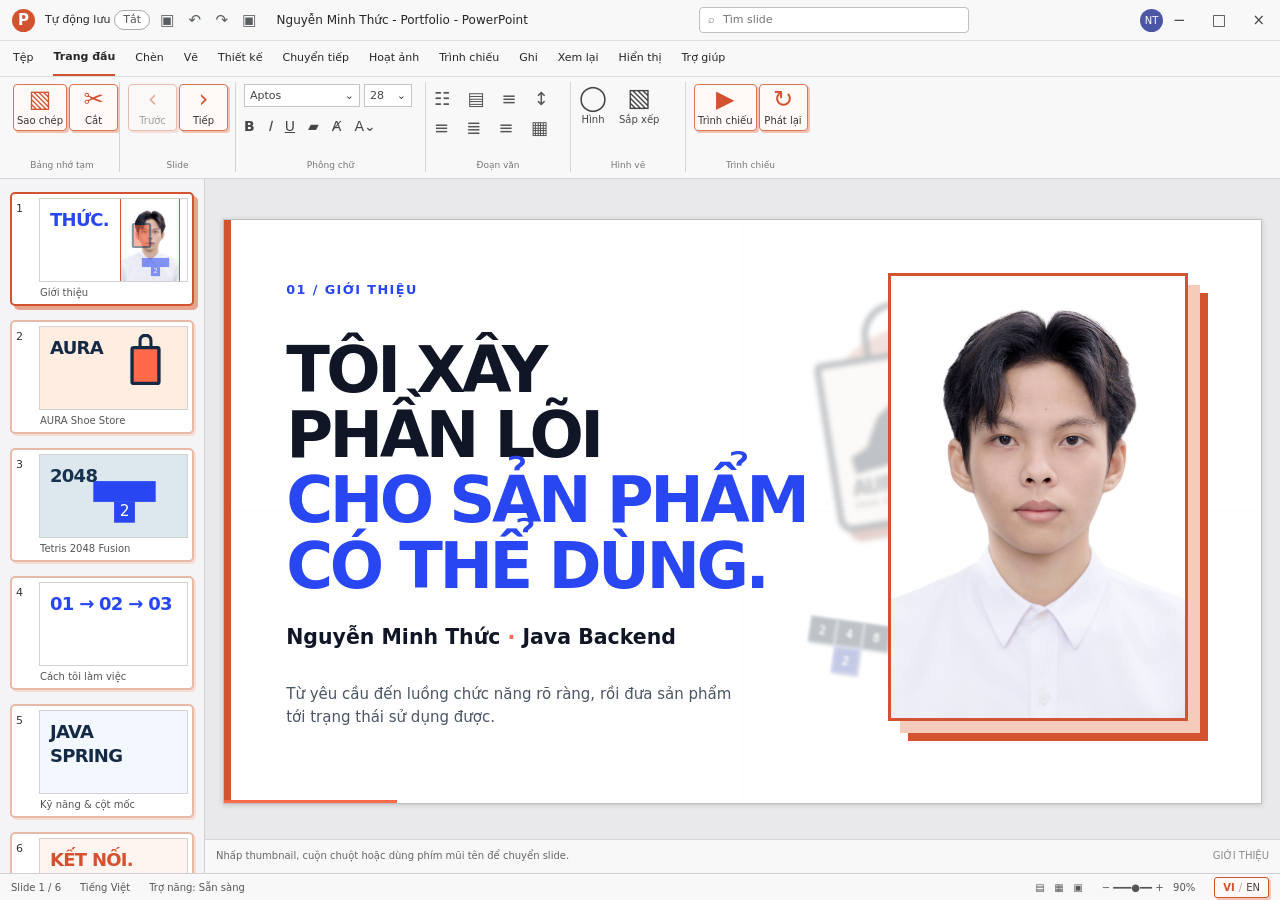
==== commit 2a720db3: "Feature portrait and animated Tetris row clear" ====
--- a/index.html
+++ b/index.html
@@ -44,7 +44,7 @@
 
     <div class="work-area">
       <aside class="slide-pane" aria-label="Slides" id="slide-pane">
-        <button type="button" class="slide-thumbnail is-active" data-slide-to="0" aria-current="true"><span class="thumb-number">1</span><span class="thumb-art thumb-intro"><strong>THỨC.</strong><i class="mini-bag"></i><i class="mini-t"></i></span><span class="thumb-title" data-i18n="thumbIntro">Giới thiệu</span></button>
+        <button type="button" class="slide-thumbnail is-active" data-slide-to="0" aria-current="true"><span class="thumb-number">1</span><span class="thumb-art thumb-intro"><strong>THỨC.</strong><img src="assets/images/portrait.jpg" alt="" loading="lazy"><i class="mini-bag"></i><i class="mini-t"></i></span><span class="thumb-title" data-i18n="thumbIntro">Giới thiệu</span></button>
         <button type="button" class="slide-thumbnail" data-slide-to="1"><span class="thumb-number">2</span><span class="thumb-art thumb-aura"><strong>AURA</strong><i class="mini-bag"></i></span><span class="thumb-title">AURA Shoe Store</span></button>
         <button type="button" class="slide-thumbnail" data-slide-to="2"><span class="thumb-number">3</span><span class="thumb-art thumb-tetris"><strong>2048</strong><i class="mini-t"></i></span><span class="thumb-title">Tetris 2048 Fusion</span></button>
         <button type="button" class="slide-thumbnail" data-slide-to="3"><span class="thumb-number">4</span><span class="thumb-art thumb-method"><strong>01 → 02 → 03</strong></span><span class="thumb-title" data-i18n="thumbMethod">Cách tôi làm việc</span></button>
@@ -104,7 +104,8 @@
           </section>
 
           <div class="bag-art" aria-hidden="true"><div class="bag-halo"></div><div class="bag-handle"></div><div class="bag-body"><div class="shoe"><i></i><span></span></div><div class="bag-brand">AURA <small>SHOE STORE</small></div></div></div>
-          <div class="t-art" aria-hidden="true"><div class="game-board"></div><div class="falling-t"><div class="cell c1">2</div><div class="cell c2">4</div><div class="cell c3">8</div><div class="cell c4">2</div></div><div class="target-tile"><span class="two">2</span><span class="four">4</span></div><div class="merge-ring"></div><div class="merge-result">2 + 2 → 4</div></div>
+          <div class="t-art" aria-hidden="true"><div class="game-board"></div><div class="board-blocks"><div class="base-cell b1">2</div><div class="base-cell b2">4</div><div class="base-cell b4">8</div><div class="base-cell b5">16</div><div class="background-cell bg1">4</div><div class="background-cell bg2">8</div><div class="background-cell bg3">2</div></div><div class="falling-t"><div class="cell c1">2</div><div class="cell c2">4</div><div class="cell c3">8</div><div class="cell c4">2</div></div><div class="target-tile"><span class="two">2</span><span class="four">4</span></div><div class="row-flash"></div><div class="merge-ring"></div><div class="merge-result">2 + 2 → 4</div><div class="clear-result" data-i18n="rowCleared">HÀNG ĐÃ XÓA</div></div>
+          <div class="portrait-art"><img src="assets/images/portrait.jpg" alt="Chân dung Nguyễn Minh Thức" width="2408" height="3612" fetchpriority="high"></div>
           <div class="slide-progress" aria-hidden="true"></div>
           <button class="exit-presentation" id="exit-show" type="button" data-i18n="exitShow">Thoát trình chiếu ×</button>
         </div></div>
--- a/assets/presentation.css
+++ b/assets/presentation.css
@@ -23,8 +23,8 @@
 .ribbon-group{height:90px;display:flex;align-items:flex-start;gap:4px;position:relative;flex:none;border-right:1px solid #d5d5d7;padding:2px 8px 18px;font-size:11px;color:#454545}
 .ribbon-group>small{position:absolute;bottom:0;left:0;width:100%;text-align:center;font-size:9px;color:#777}
 .ribbon-action{display:flex;align-items:flex-start;gap:2px}
-.ribbon-button{border:0;background:transparent;color:#333;min-width:49px;display:grid;justify-items:center;gap:2px;padding:0 3px 4px;font-size:10px;line-height:1.1;white-space:nowrap}
-.ribbon-button:hover,.ribbon-button:focus-visible{background:#e6e6e8}
+.ribbon-button{border:1px solid #d97554;border-radius:4px;background:#fffaf7;color:#333;min-width:49px;display:grid;justify-items:center;gap:2px;padding:0 3px 4px;font-size:10px;line-height:1.1;white-space:nowrap;box-shadow:2px 2px 0 #f1c3b4;transition:background .18s,box-shadow .18s,transform .18s}
+.ribbon-button:hover,.ribbon-button:focus-visible{background:#ffede6;box-shadow:3px 3px 0 #e8a68d;transform:translateY(-1px)}
 .ribbon-button:disabled{opacity:.45;cursor:default}
 .ribbon-icon{font-size:24px;line-height:28px;color:#d35230;font-weight:400}
 .clipboard-group{width:115px}.slides-group{width:116px}.font-group{width:190px;display:block}.paragraph-group{width:145px;display:block}.drawing-group{width:115px}.show-group{width:129px;border-right:0}
@@ -35,12 +35,12 @@
 .featured-tool .ribbon-icon{color:#d35230}
 .work-area{display:grid;grid-template-columns:205px minmax(0,1fr);flex:1;min-height:0}
 .slide-pane{background:#f4f4f6;border-right:1px solid #d1d1d4;overflow-y:auto;padding:13px 10px;display:flex;flex-direction:column;gap:14px}
-.slide-thumbnail{background:transparent;border:2px solid transparent;border-radius:5px;padding:4px;display:grid;grid-template-columns:20px minmax(0,1fr);column-gap:3px;text-align:left;color:#333;min-width:0}
-.slide-thumbnail:hover{background:#ebebed}.slide-thumbnail.is-active{border-color:#d35230;background:#fff}
+.slide-thumbnail{background:#fff;border:2px solid #e9b9a7;border-radius:5px;padding:4px;display:grid;grid-template-columns:20px minmax(0,1fr);column-gap:3px;text-align:left;color:#333;min-width:0;box-shadow:2px 2px 0 #f4ded5;transition:border-color .18s,box-shadow .18s,transform .18s}
+.slide-thumbnail:hover{border-color:#d35230;box-shadow:4px 4px 0 #e9af99;transform:translateY(-1px)}.slide-thumbnail.is-active{border-color:#d35230;background:#fff;box-shadow:4px 4px 0 #e7a58d}
 .thumb-number{font-size:11px;padding-top:3px}.thumb-art{position:relative;display:block;height:84px;overflow:hidden;padding:10px;border:1px solid #d2d2d2}
 .thumb-art strong{position:relative;z-index:2;font-size:18px;line-height:1;letter-spacing:-.04em}
 .thumb-title{grid-column:2;overflow:hidden;text-overflow:ellipsis;white-space:nowrap;font-size:10px;color:#555;padding:3px 1px 0}
-.thumb-intro{background:#fff;color:#2846f2}.thumb-aura{background:#ffede1;color:#142a44}.thumb-tetris{background:#dce8ee;color:#16324d}.thumb-method{background:#fff;color:#2846f2}.thumb-skills{background:#f3f7ff;color:#142a44}.thumb-contact{background:#fff5f0;color:#d35230}
+.thumb-intro{background:#fff;color:#2846f2}.thumb-intro img{position:absolute;right:12px;top:4px;width:34%;height:92%;object-fit:cover;object-position:center 15%;border:1px solid #d35230}.thumb-aura{background:#ffede1;color:#142a44}.thumb-tetris{background:#dce8ee;color:#16324d}.thumb-method{background:#fff;color:#2846f2}.thumb-skills{background:#f3f7ff;color:#142a44}.thumb-contact{background:#fff5f0;color:#d35230}
 .mini-bag{position:absolute;right:14px;top:19px;width:27px;height:35px;border:3px solid #142a44;background:#ff6b4a;border-radius:3px}
 .mini-bag:before{content:"";position:absolute;left:4px;top:-14px;width:13px;height:13px;border:3px solid #142a44;border-bottom:0;border-radius:12px 12px 0 0}
 .mini-t{position:absolute;right:12px;bottom:12px;background:#2846f2;width:39px;height:13px}
@@ -68,7 +68,7 @@
 .project-facts b{font-size:clamp(9px,.9vw,11px);color:#2846f2;letter-spacing:.06em}.project-facts span{color:#101625}
 .tech-line{position:absolute;left:6%;bottom:16%;font:clamp(9px,.9vw,12px) Consolas,monospace;color:#6c7480;letter-spacing:.05em;margin:0}
 .repo-button,.secondary-button{display:inline-flex;align-items:center;gap:18px;text-decoration:none;font-weight:700;letter-spacing:.02em;transition:background .18s,transform .18s}
-.repo-button{background:#d35230;color:#fff;padding:12px 18px;box-shadow:4px 4px 0 #f4c3b6}.repo-button:hover{background:#ae3d1d;color:#fff;transform:translateY(-2px)}
+.repo-button{background:#fffaf7;color:#b73f20;border:2px solid #d35230;padding:10px 16px;box-shadow:5px 5px 0 #e9ae99}.repo-button:hover,.repo-button:focus-visible{background:#d35230;color:#fff;box-shadow:7px 7px 0 #e9ae99;transform:translateY(-2px)}
 .repo-button b,.secondary-button b{font-size:20px;line-height:1;font-weight:400}
 .project-slide .repo-button{position:absolute;left:6%;bottom:5%;font-size:clamp(10px,.95vw,13px);z-index:12}
 .method-slide h2,.skills-slide h2,.contact-slide h2{font-size:clamp(32px,4.6vw,62px);line-height:1.03;letter-spacing:-.045em;margin:4% 0 2%;color:#101625;font-weight:800}
@@ -78,7 +78,7 @@
 .method-steps article>span{color:#a3aab6;font:20px Consolas,monospace}.method-steps h3{font-size:clamp(14px,1.6vw,21px);margin:8px 0;color:#101625}.method-steps p{font-size:clamp(10px,1.05vw,13px);line-height:1.45;color:#4b5566;margin:0}
 .skills-layout{display:grid;grid-template-columns:1fr 1fr;gap:6%;margin-top:4%}
 .skill-list>div{border-top:1px solid #d4d6db;padding:9px 0;display:grid;grid-template-columns:105px 1fr;gap:10px;font-size:clamp(10px,1vw,13px)}.skill-list b{color:#2846f2;font-size:10px}.milestones{border-left:4px solid #ff6b4a;padding-left:18px}.milestones h3{font-size:18px;margin:0 0 15px;color:#101625}.milestones p{font-size:clamp(10px,1vw,13px);line-height:1.4;margin:0 0 13px;color:#4b5566}.milestones strong{color:#101625;margin-right:6px}.education{position:absolute;bottom:7%;left:6%;font-size:clamp(10px,1vw,13px);color:#6c7480}
-.contact-slide h2{max-width:85%;font-size:clamp(32px,4.5vw,60px)}.contact-slide .section-lead{max-width:72%}.contact-actions{display:flex;gap:15px;margin-top:5%;align-items:center}.contact-actions a{font-size:clamp(10px,1vw,14px)}.secondary-button{border:1px solid #101625;color:#101625;padding:11px 17px}.secondary-button:hover{background:#101625;color:#fff}.contact-email,.contact-github{position:absolute;left:6%;color:#2846f2;text-decoration:underline;font-size:clamp(11px,1.2vw,15px)}.contact-email{bottom:13%}.contact-github{bottom:7%}
+.contact-slide h2{max-width:85%;font-size:clamp(32px,4.5vw,60px)}.contact-slide .section-lead{max-width:72%}.contact-actions{display:flex;gap:15px;margin-top:5%;align-items:center}.contact-actions a{font-size:clamp(10px,1vw,14px)}.secondary-button{border:2px solid #d35230;color:#b73f20;background:#fffaf7;padding:10px 16px;box-shadow:5px 5px 0 #e9ae99}.secondary-button:hover,.secondary-button:focus-visible{background:#d35230;color:#fff;box-shadow:7px 7px 0 #e9ae99}.contact-email,.contact-github{position:absolute;left:6%;color:#2846f2;text-decoration:underline;font-size:clamp(11px,1.2vw,15px)}.contact-email{bottom:13%}.contact-github{bottom:7%}
 .bag-art,.t-art{position:absolute;z-index:5;pointer-events:none;transform-origin:top left;transition:left .9s cubic-bezier(.22,1,.36,1),top .9s cubic-bezier(.22,1,.36,1),transform .9s cubic-bezier(.22,1,.36,1),opacity .7s,filter .7s}
 .bag-art{width:310px;height:385px;left:62%;top:16%;transform:scale(.63) rotate(-7deg);opacity:.55;filter:saturate(.6)}
 .bag-halo{position:absolute;left:34px;top:55px;width:265px;height:265px;background:#ff6b4a;border-radius:50%;opacity:.78}
@@ -108,9 +108,9 @@
 .slide-stage[data-slide="1"] .slide-progress{width:33.333%}.slide-stage[data-slide="2"] .slide-progress{width:50%}.slide-stage[data-slide="3"] .slide-progress{width:66.666%}.slide-stage[data-slide="4"] .slide-progress{width:83.333%}.slide-stage[data-slide="5"] .slide-progress{width:100%}
 .notes-area{height:34px;min-height:34px;border-top:1px solid #d4d4d6;background:#f8f8f9;padding:8px 11px;display:flex;justify-content:space-between;gap:10px;color:#666;font-size:10px}.slide-label{color:#8a8a8a;white-space:nowrap}
 .status-bar{height:27px;min-height:27px;display:flex;align-items:center;gap:19px;background:#f8f8f9;border-top:1px solid #d1d1d3;padding:0 11px;color:#555;font-size:10px}.status-spacer{flex:1}.view-glyphs,.zoom-glyphs{white-space:nowrap}
-.language-status{border:1px solid #c3c3c3;border-radius:3px;background:#fff;color:#444;padding:2px 8px;font-size:10px;white-space:nowrap}.language-status:hover{border-color:#d35230}.language-status .active{font-weight:800;color:#d35230}.language-divider{color:#aaa;padding:0 4px}
+.language-status{border:1px solid #d35230;border-radius:3px;background:#fffaf7;color:#444;padding:2px 8px;font-size:10px;white-space:nowrap;box-shadow:2px 2px 0 #f0c6b6}.language-status:hover,.language-status:focus-visible{background:#ffede6;box-shadow:3px 3px 0 #e9ae99}.language-status .active{font-weight:800;color:#d35230}.language-divider{color:#aaa;padding:0 4px}
 .copy-toast{position:fixed;z-index:1000;bottom:43px;right:18px;background:#202838;color:#fff;padding:11px 14px;max-width:min(360px,calc(100vw - 36px));font-size:12px;box-shadow:0 5px 25px #0003;word-break:break-word}.copy-toast[hidden]{display:none}
-.exit-presentation{display:none;position:absolute;z-index:25;top:16px;right:17px;background:#101625;color:#fff;border:0;padding:8px 12px;font-size:12px}
+.exit-presentation{display:none;position:absolute;z-index:25;top:16px;right:17px;background:#fffaf7;color:#b73f20;border:2px solid #d35230;box-shadow:4px 4px 0 #e9ae99;padding:8px 12px;font-size:12px}
 .powerpoint-app.is-presenting{position:fixed;inset:0;z-index:999;height:100dvh;min-height:0;background:#101625}
 .is-presenting .title-bar,.is-presenting .menu-bar,.is-presenting .ribbon,.is-presenting .slide-pane,.is-presenting .notes-area,.is-presenting .status-bar{display:none!important}
 .is-presenting .work-area{display:block;height:100%}.is-presenting .editor-area{height:100%;background:#101625}.is-presenting .stage-wrap{height:100%;padding:0;background:#101625}.is-presenting .slide-stage{width:min(100vw,177.777vh);max-height:100dvh;border:0;box-shadow:none}.is-presenting .exit-presentation{display:block}
@@ -118,3 +118,44 @@
 @media(max-width:760px){.powerpoint-app{height:auto;min-height:100dvh;overflow:visible}.autosave,.quick-access,.window-glyphs{display:none}.document-title{margin-left:0}.slide-search{width:150px}.menu-bar{gap:14px}.ribbon{height:90px;min-height:90px}.ribbon-group{height:79px}.work-area{display:flex;flex-direction:column}.slide-pane{order:2;flex-direction:row;overflow-x:auto;overflow-y:hidden;gap:8px;min-height:110px;border-right:0;border-top:1px solid #d1d1d4}.slide-thumbnail{width:140px;flex:none;grid-template-columns:14px minmax(0,1fr)}.thumb-art{height:68px}.editor-area{order:1}.stage-wrap{padding:12px}.slide-stage{min-height:520px;aspect-ratio:auto}.notes-area{height:auto;min-height:30px}.intro-slide h1{font-size:clamp(32px,6vw,50px)}.project-slide h2{font-size:clamp(35px,6vw,54px)}.bag-art{left:61%;top:25%;transform:scale(.48)}.t-art{left:78%;top:61%;transform:scale(.31)}.slide-stage[data-slide="1"] .bag-art{left:58%;top:23%;transform:scale(.78)}.slide-stage[data-slide="2"] .t-art{left:59%;top:22%;transform:scale(.7)}.project-lead,.project-facts{max-width:58%}.method-steps{gap:3%}.skills-layout{gap:3%}.status-bar{gap:10px}.accessibility-status,.zoom-glyphs{display:none}}
 @media(max-width:540px){.title-bar{gap:6px;padding:0 7px}.document-title{font-size:10px}.slide-search{display:none}.menu-bar{font-size:10px}.ribbon{padding-left:0}.stage-wrap{padding:7px}.slide-stage{min-height:600px}.slide-content{padding:7% 7%}.slide-kicker{font-size:10px}.intro-slide h1{font-size:clamp(31px,8vw,45px);max-width:95%;margin-top:24px}.intro-name{font-size:12px}.intro-description{left:7%;bottom:7%;max-width:85%;font-size:11px}.bag-art{left:40%;top:48%;transform:scale(.43)}.t-art{left:75%;top:72%;transform:scale(.22)}.project-slide h2{font-size:clamp(33px,8.4vw,47px);margin-top:22px}.project-lead,.project-facts{max-width:92%}.project-facts{padding-top:10px}.project-facts>div{font-size:10px;margin-bottom:7px;grid-template-columns:76px 1fr}.tech-line{left:7%;bottom:15%;font-size:9px}.project-slide .repo-button{left:7%;bottom:4%;font-size:10px;padding:10px 12px}.slide-stage[data-slide="1"] .bag-art{left:42%;top:55%;transform:scale(.5)}.slide-stage[data-slide="2"] .t-art{left:41%;top:54%;transform:scale(.53)}.method-slide h2,.skills-slide h2,.contact-slide h2{font-size:clamp(30px,7.5vw,43px)}.section-lead{max-width:95%;font-size:11px}.method-steps{grid-template-columns:1fr;gap:8px;margin-top:25px}.method-steps article{padding-top:4px;border-top-width:2px}.method-steps article>span{font-size:13px}.method-steps h3{font-size:14px;margin:2px 0}.method-steps p{font-size:10px}.skills-layout{grid-template-columns:1fr;gap:16px;margin-top:18px}.skill-list>div{padding:5px 0}.milestones{padding-left:9px;border-left-width:2px}.milestones h3{font-size:14px;margin-bottom:6px}.milestones p{font-size:10px;margin-bottom:5px}.education{bottom:3%;left:7%;font-size:10px}.contact-actions{flex-wrap:wrap;margin-top:25px}.contact-actions a{font-size:10px;padding:10px}.contact-email,.contact-github{left:7%;font-size:11px}.contact-email{bottom:12%}.contact-github{bottom:6%}.status-bar{font-size:9px;padding:0 6px}.view-glyphs{display:none}.notes-area{font-size:9px}.slide-label{display:none}}
 @media(prefers-reduced-motion:reduce){.slide-content,.bag-art,.t-art,.slide-progress,.game-board,.target-tile{transition-duration:.01ms!important}.t-art.is-dropping .falling-t,.t-art.is-dropping .c4,.t-art.is-dropping .target-tile span,.t-art.is-dropping .merge-ring,.t-art.is-dropping .merge-result{animation-duration:.01ms!important}}
+
+/* The portrait leads the opening slide; project silhouettes stay behind it. */
+.portrait-art{position:absolute;z-index:7;left:64%;top:9%;width:29%;height:77%;overflow:hidden;background:#fff;border:3px solid #d35230;box-shadow:12px 12px 0 #f5cbbb,20px 20px 0 #d35230;transition:left .9s cubic-bezier(.22,1,.36,1),top .9s cubic-bezier(.22,1,.36,1),width .9s cubic-bezier(.22,1,.36,1),height .9s cubic-bezier(.22,1,.36,1),border-radius .9s,opacity .6s,box-shadow .9s}
+.portrait-art img{display:block;width:100%;height:100%;object-fit:cover;object-position:center 20%;transform:scale(1.22);transform-origin:center 40%}
+.thumb-intro img{transform:scale(1.2);transform-origin:center 35%}
+.slide-stage[data-slide="1"] .portrait-art,.slide-stage[data-slide="2"] .portrait-art{left:91%;top:4%;width:6%;height:11%;border-radius:50%;opacity:.88;box-shadow:3px 3px 0 #f5cbbb}
+.slide-stage[data-slide="3"] .portrait-art,.slide-stage[data-slide="4"] .portrait-art,.slide-stage[data-slide="5"] .portrait-art{left:91%;top:4%;width:6%;height:11%;border-radius:50%;opacity:0;box-shadow:none}
+.slide-stage[data-slide="0"] .bag-art{left:54%;top:15%;transform:scale(.68) rotate(-9deg);opacity:.28;filter:blur(4px) saturate(.5)}
+.slide-stage[data-slide="0"] .t-art{left:54%;top:67%;transform:scale(.4) rotate(8deg);opacity:.3;filter:blur(3px) saturate(.55)}
+
+/* A falling T fills the last gap, merges 2 + 2, then clears the row. */
+.t-art{width:340px;height:390px}
+.game-board{background-size:68px 68px}
+.falling-t{left:68px;top:0}
+.target-tile,.merge-ring{left:136px}
+.board-blocks{position:absolute;inset:0;opacity:0;transition:opacity .45s}
+.slide-stage[data-slide="2"] .board-blocks{opacity:1}
+.base-cell,.background-cell{position:absolute;width:68px;height:68px;display:grid;place-items:center;color:#f7f3eb;font:700 25px Consolas,monospace;background:#16324d;border:3px solid #7898a6;box-shadow:inset 0 0 0 4px #244864,5px 6px 0 rgba(16,22,37,.18)}
+.base-cell{top:266px}.base-cell.b1{left:0}.base-cell.b2{left:68px}.base-cell.b4{left:204px}.base-cell.b5{left:272px}
+.background-cell{opacity:.45;background:#587185;border-color:#a5b6c1;box-shadow:inset 0 0 0 4px #7590a0}.background-cell.bg1{left:0;top:130px}.background-cell.bg2{left:272px;top:62px}.background-cell.bg3{left:204px;top:130px}
+.row-flash{position:absolute;left:0;top:266px;width:340px;height:68px;background:#ffb184;opacity:0;pointer-events:none}
+.merge-result{left:77px;top:345px}
+.clear-result{position:absolute;left:77px;top:367px;color:#d35230;font:700 16px Consolas,monospace;white-space:nowrap;opacity:0}
+.slide-stage[data-slide="2"] .target-tile{opacity:0}
+.t-art.is-dropping .falling-t{animation:fall-and-settle 3.5s ease forwards}
+.t-art.is-dropping .base-cell{animation:clear-row 3.5s ease forwards}
+.t-art.is-dropping .target-tile{animation:complete-and-clear 3.5s ease forwards}
+.t-art.is-dropping .row-flash{animation:flash-row 3.5s ease forwards}
+.t-art.is-dropping .merge-result{animation:merge-label 3.5s ease forwards}
+.t-art.is-dropping .clear-result{animation:clear-label 3.5s ease forwards}
+@keyframes clear-row{0%,72%{opacity:1;transform:scaleY(1);filter:brightness(1)}78%{opacity:1;transform:scaleY(1);filter:brightness(1.9)}91%,100%{opacity:0;transform:scaleY(.08);filter:brightness(2)}}
+@keyframes fall-and-settle{0%,7%{transform:translateY(0)}40%{transform:translateY(198px)}46%{transform:translateY(184px)}52%,89%{transform:translateY(198px)}100%{transform:translateY(266px)}}
+@keyframes complete-and-clear{0%,46%{opacity:0;transform:scaleY(1);filter:brightness(1)}52%,72%{opacity:1;transform:scaleY(1);filter:brightness(1)}78%{opacity:1;transform:scaleY(1);filter:brightness(1.9)}91%,100%{opacity:0;transform:scaleY(.08);filter:brightness(2)}}
+@keyframes flash-row{0%,70%{opacity:0}76%{opacity:.75}91%,100%{opacity:0}}
+@keyframes merge-label{0%,47%{opacity:0;transform:translateY(7px)}58%,75%{opacity:1;transform:translateY(0)}91%,100%{opacity:0;transform:translateY(-7px)}}
+@keyframes clear-label{0%,74%{opacity:0;transform:translateY(7px)}87%,100%{opacity:1;transform:translateY(0)}}
+
+@media(max-width:1120px){.portrait-art{left:65%;top:14%;width:27%;height:68%}.slide-stage[data-slide="0"] .bag-art{left:56%;top:18%;transform:scale(.54) rotate(-9deg)}.slide-stage[data-slide="0"] .t-art{left:55%;top:68%;transform:scale(.34) rotate(8deg)}}
+@media(max-width:760px){.portrait-art{left:65%;top:22%;width:28%;height:60%}.slide-stage[data-slide="0"] .bag-art{left:53%;top:24%;transform:scale(.5) rotate(-9deg)}.slide-stage[data-slide="0"] .t-art{left:53%;top:66%;transform:scale(.29) rotate(8deg)}}
+@media(max-width:540px){.intro-slide h1{font-size:clamp(26px,6vw,34px);line-height:1.06;max-width:100%;overflow-wrap:break-word}.portrait-art{left:48%;top:44%;width:39%;height:37%;box-shadow:7px 7px 0 #f5cbbb,13px 13px 0 #d35230}.slide-stage[data-slide="0"] .bag-art{left:39%;top:48%;transform:scale(.45) rotate(-9deg);opacity:.25}.slide-stage[data-slide="0"] .t-art{left:39%;top:67%;transform:scale(.24) rotate(8deg);opacity:.23}.slide-stage[data-slide="1"] .portrait-art,.slide-stage[data-slide="2"] .portrait-art{left:89%;top:4%;width:9%;height:8%;box-shadow:2px 2px 0 #f5cbbb}.slide-stage[data-slide="3"] .portrait-art,.slide-stage[data-slide="4"] .portrait-art,.slide-stage[data-slide="5"] .portrait-art{width:9%;height:8%}}
+@media(prefers-reduced-motion:reduce){.portrait-art,.board-blocks{transition-duration:.01ms!important}.t-art.is-dropping .base-cell,.t-art.is-dropping .target-tile,.t-art.is-dropping .row-flash,.t-art.is-dropping .clear-result{animation-duration:.01ms!important}}
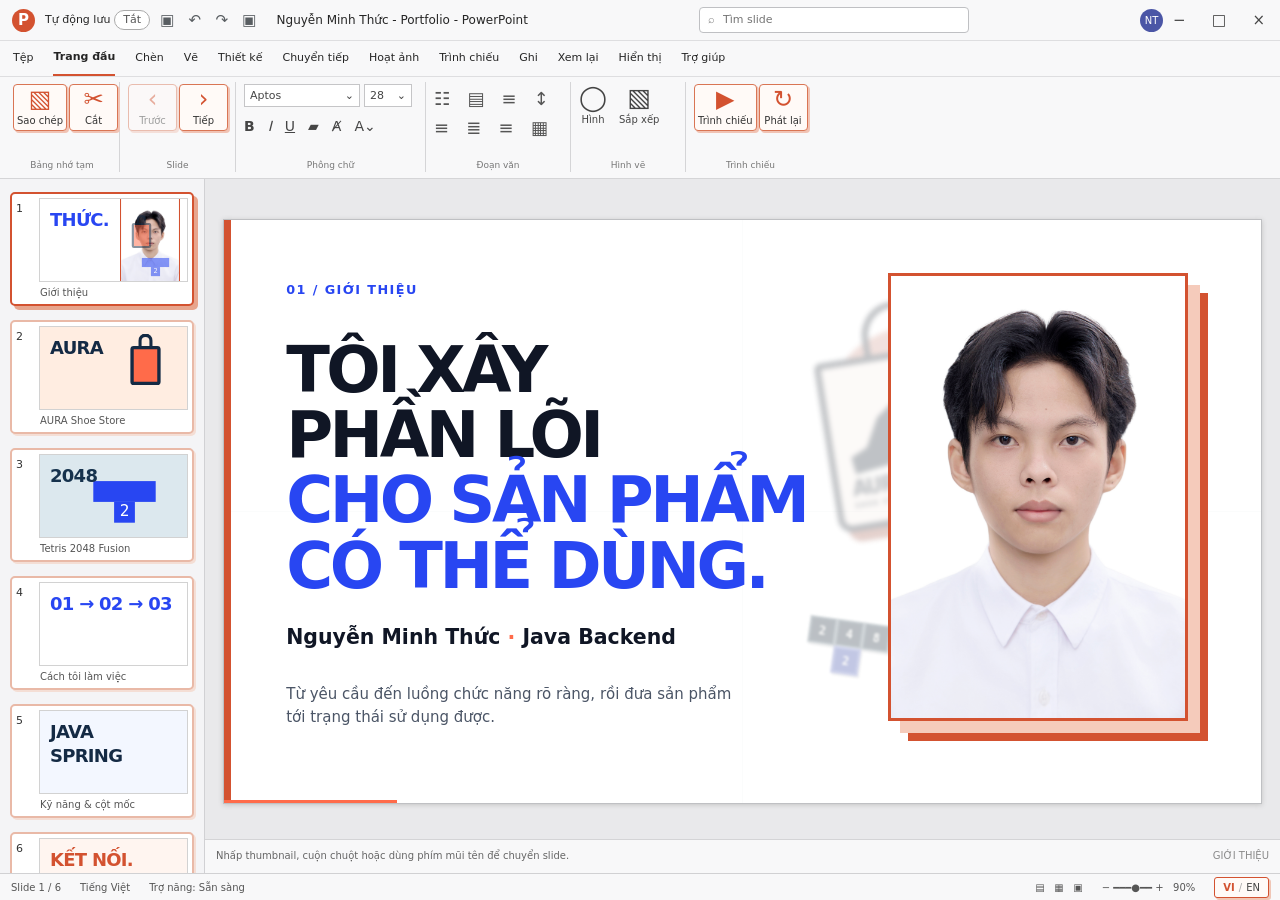
==== commit 8492f4ed: "Move Tetris accent blocks outside board" ====
--- a/index.html
+++ b/index.html
@@ -104,7 +104,8 @@
           </section>
 
           <div class="bag-art" aria-hidden="true"><div class="bag-halo"></div><div class="bag-handle"></div><div class="bag-body"><div class="shoe"><i></i><span></span></div><div class="bag-brand">AURA <small>SHOE STORE</small></div></div></div>
-          <div class="t-art" aria-hidden="true"><div class="game-board"></div><div class="board-blocks"><div class="base-cell b1">2</div><div class="base-cell b2">4</div><div class="base-cell b4">8</div><div class="base-cell b5">16</div><div class="background-cell bg1">4</div><div class="background-cell bg2">8</div><div class="background-cell bg3">2</div></div><div class="falling-t"><div class="cell c1">2</div><div class="cell c2">4</div><div class="cell c3">8</div><div class="cell c4">2</div></div><div class="target-tile"><span class="two">2</span><span class="four">4</span></div><div class="row-flash"></div><div class="merge-ring"></div><div class="merge-result">2 + 2 → 4</div><div class="clear-result" data-i18n="rowCleared">HÀNG ĐÃ XÓA</div></div>
+          <div class="t-art" aria-hidden="true"><div class="game-board"></div><div class="board-blocks"><div class="base-cell b1">2</div><div class="base-cell b2">4</div><div class="base-cell b4">8</div><div class="base-cell b5">16</div></div><div class="falling-t"><div class="cell c1">2</div><div class="cell c2">4</div><div class="cell c3">8</div><div class="cell c4">2</div></div><div class="target-tile"><span class="two">2</span><span class="four">4</span></div><div class="row-flash"></div><div class="merge-ring"></div><div class="merge-result">2 + 2 → 4</div><div class="clear-result" data-i18n="rowCleared">HÀNG ĐÃ XÓA</div></div>
+          <div class="scene-blocks" aria-hidden="true"><div class="scene-block sb1">4</div><div class="scene-block sb2">8</div><div class="scene-block sb3">2</div><div class="scene-block sb4">16</div><div class="scene-block sb5">4</div><div class="scene-block sb6">8</div></div>
           <div class="portrait-art"><img src="assets/images/portrait.jpg" alt="Chân dung Nguyễn Minh Thức" width="2408" height="3612" fetchpriority="high"></div>
           <div class="slide-progress" aria-hidden="true"></div>
           <button class="exit-presentation" id="exit-show" type="button" data-i18n="exitShow">Thoát trình chiếu ×</button>
--- a/assets/presentation.css
+++ b/assets/presentation.css
@@ -129,16 +129,14 @@
 .slide-stage[data-slide="0"] .t-art{left:54%;top:67%;transform:scale(.4) rotate(8deg);opacity:.3;filter:blur(3px) saturate(.55)}
 
 /* A falling T fills the last gap, merges 2 + 2, then clears the row. */
-.t-art{width:340px;height:390px}
-.game-board{background-size:68px 68px}
+.t-art{width:340px;height:340px}
+.game-board{inset:0;width:340px;height:340px;background-size:68px 68px;outline:2px solid #adbdc6}
 .falling-t{left:68px;top:0}
-.target-tile,.merge-ring{left:136px}
+.target-tile,.merge-ring{left:136px;top:272px}
 .board-blocks{position:absolute;inset:0;opacity:0;transition:opacity .45s}
 .slide-stage[data-slide="2"] .board-blocks{opacity:1}
-.base-cell,.background-cell{position:absolute;width:68px;height:68px;display:grid;place-items:center;color:#f7f3eb;font:700 25px Consolas,monospace;background:#16324d;border:3px solid #7898a6;box-shadow:inset 0 0 0 4px #244864,5px 6px 0 rgba(16,22,37,.18)}
-.base-cell{top:266px}.base-cell.b1{left:0}.base-cell.b2{left:68px}.base-cell.b4{left:204px}.base-cell.b5{left:272px}
-.background-cell{opacity:.45;background:#587185;border-color:#a5b6c1;box-shadow:inset 0 0 0 4px #7590a0}.background-cell.bg1{left:0;top:130px}.background-cell.bg2{left:272px;top:62px}.background-cell.bg3{left:204px;top:130px}
-.row-flash{position:absolute;left:0;top:266px;width:340px;height:68px;background:#ffb184;opacity:0;pointer-events:none}
+.base-cell{position:absolute;top:272px;width:68px;height:68px;display:grid;place-items:center;color:#f7f3eb;font:700 25px Consolas,monospace;background:#16324d;border:3px solid #7898a6;box-shadow:inset 0 0 0 4px #244864,5px 6px 0 rgba(16,22,37,.18)}.base-cell.b1{left:0}.base-cell.b2{left:68px}.base-cell.b4{left:204px}.base-cell.b5{left:272px}
+.row-flash{position:absolute;left:0;top:272px;width:340px;height:68px;background:#ffb184;opacity:0;pointer-events:none}
 .merge-result{left:77px;top:345px}
 .clear-result{position:absolute;left:77px;top:367px;color:#d35230;font:700 16px Consolas,monospace;white-space:nowrap;opacity:0}
 .slide-stage[data-slide="2"] .target-tile{opacity:0}
@@ -149,13 +147,27 @@
 .t-art.is-dropping .merge-result{animation:merge-label 3.5s ease forwards}
 .t-art.is-dropping .clear-result{animation:clear-label 3.5s ease forwards}
 @keyframes clear-row{0%,72%{opacity:1;transform:scaleY(1);filter:brightness(1)}78%{opacity:1;transform:scaleY(1);filter:brightness(1.9)}91%,100%{opacity:0;transform:scaleY(.08);filter:brightness(2)}}
-@keyframes fall-and-settle{0%,7%{transform:translateY(0)}40%{transform:translateY(198px)}46%{transform:translateY(184px)}52%,89%{transform:translateY(198px)}100%{transform:translateY(266px)}}
+@keyframes fall-and-settle{0%,7%{transform:translateY(0)}40%{transform:translateY(204px)}46%{transform:translateY(190px)}52%,89%{transform:translateY(204px)}100%{transform:translateY(272px)}}
 @keyframes complete-and-clear{0%,46%{opacity:0;transform:scaleY(1);filter:brightness(1)}52%,72%{opacity:1;transform:scaleY(1);filter:brightness(1)}78%{opacity:1;transform:scaleY(1);filter:brightness(1.9)}91%,100%{opacity:0;transform:scaleY(.08);filter:brightness(2)}}
 @keyframes flash-row{0%,70%{opacity:0}76%{opacity:.75}91%,100%{opacity:0}}
 @keyframes merge-label{0%,47%{opacity:0;transform:translateY(7px)}58%,75%{opacity:1;transform:translateY(0)}91%,100%{opacity:0;transform:translateY(-7px)}}
 @keyframes clear-label{0%,74%{opacity:0;transform:translateY(7px)}87%,100%{opacity:1;transform:translateY(0)}}
 
+/* Loose blocks live on the slide, outside the five-by-five game board. */
+.scene-blocks{position:absolute;inset:0;z-index:4;pointer-events:none;opacity:0;transition:opacity .45s}
+.slide-stage[data-slide="2"] .scene-blocks{opacity:1}
+.scene-block{position:absolute;display:grid;place-items:center;width:var(--size);height:var(--size);background:var(--fill);border:2px solid var(--stroke);color:#fff;font:700 clamp(16px,2vw,25px) Consolas,monospace;box-shadow:5px 7px 0 #22344b25;transform:rotate(var(--angle));animation:block-drift 5s ease-in-out infinite alternate}
+.scene-block.sb1{left:53%;top:19%;--size:54px;--fill:#f06c50;--stroke:#f9a791;--angle:-18deg;animation-delay:-2s}
+.scene-block.sb2{left:94%;top:27%;--size:40px;--fill:#7655ba;--stroke:#ab96d8;--angle:22deg;animation-delay:-4s}
+.scene-block.sb3{left:54%;top:77%;--size:46px;--fill:#2b9e9b;--stroke:#80d4ca;--angle:31deg;animation-delay:-1s}
+.scene-block.sb4{left:77%;top:81%;--size:60px;--fill:#e7a83b;--stroke:#f4ce80;--angle:-14deg;animation-delay:-3s}
+.scene-block.sb5{left:92%;top:68%;--size:32px;--fill:#4b6aeb;--stroke:#9fb0ff;--angle:38deg;animation-delay:-2.5s}
+.scene-block.sb6{left:64%;top:88%;--size:25px;--fill:#dc708a;--stroke:#f4afbc;--angle:-27deg;animation-delay:-.5s}
+@keyframes block-drift{from{transform:translateY(0) rotate(var(--angle))}to{transform:translateY(-8px) rotate(calc(var(--angle) + 4deg))}}
+
 @media(max-width:1120px){.portrait-art{left:65%;top:14%;width:27%;height:68%}.slide-stage[data-slide="0"] .bag-art{left:56%;top:18%;transform:scale(.54) rotate(-9deg)}.slide-stage[data-slide="0"] .t-art{left:55%;top:68%;transform:scale(.34) rotate(8deg)}}
 @media(max-width:760px){.portrait-art{left:65%;top:22%;width:28%;height:60%}.slide-stage[data-slide="0"] .bag-art{left:53%;top:24%;transform:scale(.5) rotate(-9deg)}.slide-stage[data-slide="0"] .t-art{left:53%;top:66%;transform:scale(.29) rotate(8deg)}}
+@media(max-width:760px){.scene-block.sb1{left:49%;top:64%}.scene-block.sb2,.scene-block.sb5{display:none}.scene-block.sb3{left:51%;top:78%}.scene-block.sb4{left:78%;top:80%}.scene-block.sb6{left:90%;top:87%}}
 @media(max-width:540px){.intro-slide h1{font-size:clamp(26px,6vw,34px);line-height:1.06;max-width:100%;overflow-wrap:break-word}.portrait-art{left:48%;top:44%;width:39%;height:37%;box-shadow:7px 7px 0 #f5cbbb,13px 13px 0 #d35230}.slide-stage[data-slide="0"] .bag-art{left:39%;top:48%;transform:scale(.45) rotate(-9deg);opacity:.25}.slide-stage[data-slide="0"] .t-art{left:39%;top:67%;transform:scale(.24) rotate(8deg);opacity:.23}.slide-stage[data-slide="1"] .portrait-art,.slide-stage[data-slide="2"] .portrait-art{left:89%;top:4%;width:9%;height:8%;box-shadow:2px 2px 0 #f5cbbb}.slide-stage[data-slide="3"] .portrait-art,.slide-stage[data-slide="4"] .portrait-art,.slide-stage[data-slide="5"] .portrait-art{width:9%;height:8%}}
-@media(prefers-reduced-motion:reduce){.portrait-art,.board-blocks{transition-duration:.01ms!important}.t-art.is-dropping .base-cell,.t-art.is-dropping .target-tile,.t-art.is-dropping .row-flash,.t-art.is-dropping .clear-result{animation-duration:.01ms!important}}
+@media(max-width:540px){.scene-block.sb1{left:5%;top:50%;--size:38px}.scene-block.sb2{display:none}.scene-block.sb3{left:5%;top:72%;--size:36px}.scene-block.sb4{left:84%;top:65%;--size:40px}.scene-block.sb5{display:block;left:92%;top:81%;--size:25px}.scene-block.sb6{left:65%;top:88%;--size:20px}}
+@media(prefers-reduced-motion:reduce){.portrait-art,.board-blocks{transition-duration:.01ms!important}.scene-block{animation:none!important}.t-art.is-dropping .base-cell,.t-art.is-dropping .target-tile,.t-art.is-dropping .row-flash,.t-art.is-dropping .clear-result{animation-duration:.01ms!important}}
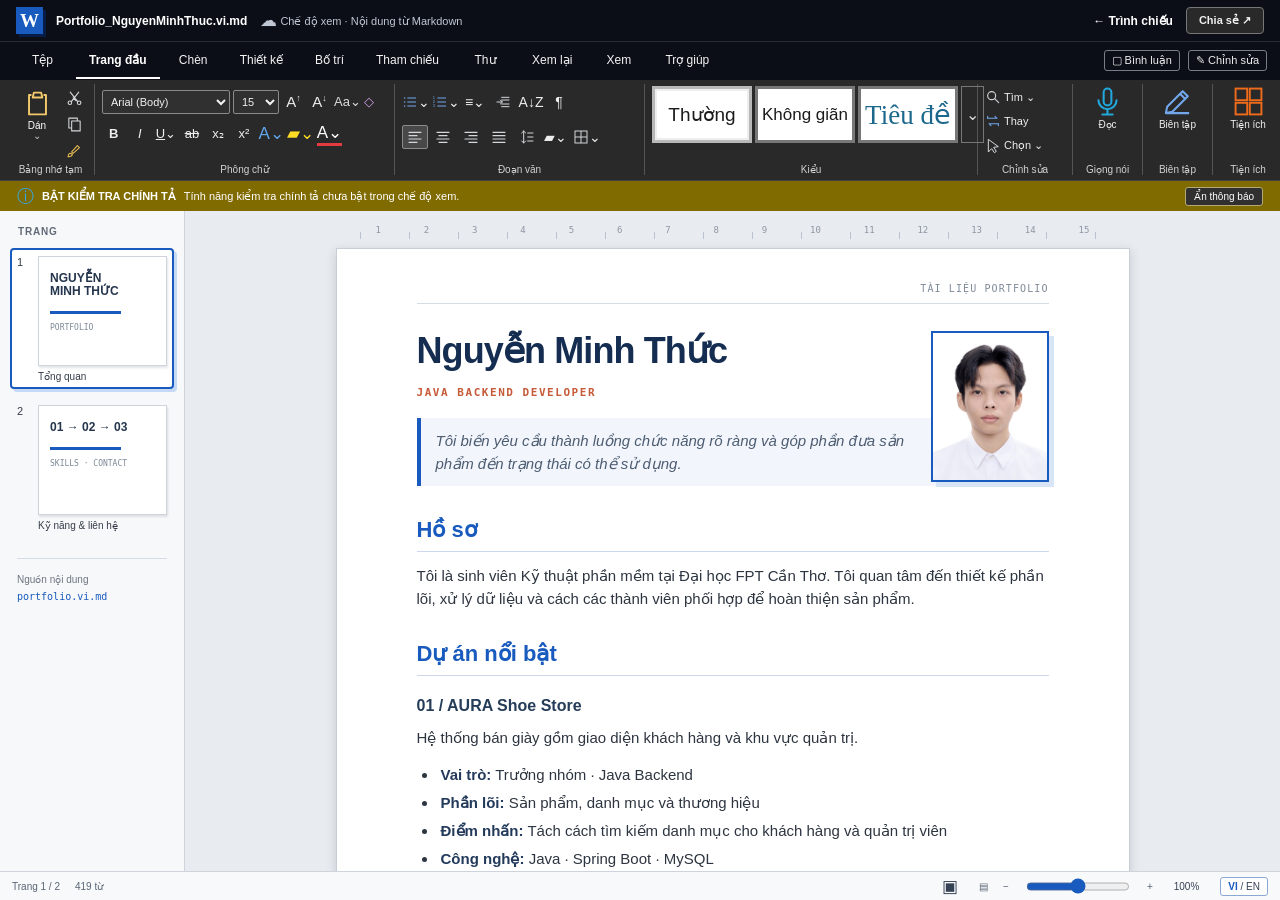
==== commit a62fb4e4: "Make Markdown Word portfolio the main page" ====
--- a/index.html
+++ b/index.html
@@ -3,7 +3,7 @@
 <head>
   <meta charset="utf-8">
   <meta name="viewport" content="width=device-width, initial-scale=1">
-  <meta name="theme-color" content="#f8f8f9">
+  <meta name="theme-color" content="#0b0e17">
   <meta name="description" content="Portfolio Nguyễn Minh Thức — Java Backend, AURA Shoe Store và Tetris 2048 Fusion.">
   <meta property="og:type" content="website">
   <meta property="og:title" content="Nguyễn Minh Thức | Java Backend Portfolio">
@@ -12,110 +12,87 @@
   <meta property="og:image" content="https://nonamevi.github.io/assets/images/portrait.jpg">
   <link rel="canonical" href="https://nonamevi.github.io/">
   <link rel="icon" href="assets/favicon.svg" type="image/svg+xml">
-  <link rel="stylesheet" href="https://cdn.jsdelivr.net/npm/bootstrap@5.3.8/dist/css/bootstrap.min.css">
-  <link rel="stylesheet" href="assets/presentation.css">
-  <script src="assets/presentation.js" defer></script>
   <title>Nguyễn Minh Thức | Java Backend Portfolio</title>
   <script type="application/ld+json">{"@context":"https://schema.org","@type":"Person","name":"Nguyễn Minh Thức","url":"https://nonamevi.github.io/","email":"mailto:thucnmce200458@gmail.com","sameAs":["https://github.com/NoNameVI"],"alumniOf":{"@type":"CollegeOrUniversity","name":"FPT University, Can Tho Campus"},"knowsAbout":["Java","Spring Boot","JavaFX","MySQL","Software Engineering"]}</script>
+  <link rel="stylesheet" href="assets/word-demo.css">
+  <script src="assets/word-demo-bundle.js" defer></script>
+  <script src="assets/word-demo.js" defer></script>
 </head>
 <body>
-  <a class="skip-link" href="#slide-stage" data-i18n="skip">Chuyển đến nội dung</a>
-  <div class="powerpoint-app container-fluid p-0" id="portfolio-app">
-    <header class="title-bar d-flex align-items-center" aria-label="Portfolio toolbar">
-      <span class="powerpoint-logo" aria-hidden="true">P</span>
-      <span class="autosave" aria-hidden="true">AutoSave <i>Off</i></span>
-      <span class="quick-access" aria-hidden="true">▣ &nbsp; ↶ &nbsp; ↷ &nbsp; ▣</span>
-      <strong class="document-title">Nguyen Minh Thuc - Portfolio - PowerPoint</strong>
-      <form class="slide-search" role="search" id="slide-search-form"><label class="visually-hidden" for="slide-search-input" data-i18n="searchLabel">Tìm slide</label><span aria-hidden="true">⌕</span><input id="slide-search-input" type="search" data-i18n-placeholder="searchPlaceholder" placeholder="Tìm slide"></form>
-      <span class="profile-avatar" aria-hidden="true">NT</span>
-      <span class="window-glyphs" aria-hidden="true">− &nbsp; □ &nbsp; ×</span>
+  <div class="word-app" id="word-app">
+    <header class="title-bar">
+      <span class="word-mark" aria-label="Word">W</span>
+      <span class="document-name" id="document-name">Portfolio_NguyenMinhThuc.vi.md</span>
+      <span class="saved-state"><span class="cloud-icon" aria-hidden="true">☁</span> <span data-ui="saved">Chế độ xem · Nội dung từ Markdown</span></span>
+      <a class="back-link" href="slides.html" data-ui="back">← Trình chiếu</a>
+      <button type="button" class="title-action" data-action="copy" data-ui="share">Chia sẻ ↗</button>
     </header>
 
-    <nav class="menu-bar" aria-label="PowerPoint ribbon tabs"><span>File</span><span class="menu-active">Home</span><span>Insert</span><span>Draw</span><span>Design</span><span>Transitions</span><span>Animations</span><span>Slide Show</span><span>Record</span><span>Review</span><span>View</span><span>Help</span></nav>
+    <nav class="tab-bar" aria-label="Word ribbon tabs" role="tablist">
+      <button type="button" role="tab" aria-selected="false" data-tab="file" data-ui="file">Tệp</button>
+      <button type="button" role="tab" aria-selected="true" data-tab="home" data-ui="home">Trang đầu</button>
+      <button type="button" role="tab" aria-selected="false" data-tab="insert" data-ui="insert">Chèn</button>
+      <button type="button" role="tab" aria-selected="false" data-tab="design" data-ui="design">Thiết kế</button>
+      <button type="button" role="tab" aria-selected="false" data-tab="layout" data-ui="layout">Bố trí</button>
+      <button type="button" role="tab" aria-selected="false" data-tab="references" data-ui="references">Tham chiếu</button>
+      <button type="button" role="tab" aria-selected="false" data-tab="mailings" data-ui="mailings">Thư</button>
+      <button type="button" role="tab" aria-selected="false" data-tab="review" data-ui="review">Xem lại</button>
+      <button type="button" role="tab" aria-selected="false" data-tab="view" data-ui="view">Xem</button>
+      <button type="button" role="tab" aria-selected="false" data-tab="help" data-ui="help">Trợ giúp</button>
+      <span class="tab-spacer"></span>
+      <span class="ribbon-mode" data-ui="comments">▢ Bình luận</span><span class="ribbon-mode" data-ui="editing">✎ Chỉnh sửa</span>
+    </nav>
 
-    <div class="ribbon" aria-label="Presentation controls">
-      <div class="ribbon-group clipboard-group"><div class="ribbon-action"><button type="button" id="copy-link" class="ribbon-button" data-i18n-aria="copyAria" aria-label="Sao chép liên kết phù hợp với slide"><span class="ribbon-icon" aria-hidden="true">▧</span><span>Copy</span></button><button type="button" id="cut-link" class="ribbon-button" data-i18n-aria="cutAria" aria-label="Sao chép liên kết phù hợp với slide"><span class="ribbon-icon" aria-hidden="true">✂</span><span>Cut</span></button></div><small>Clipboard</small></div>
-      <div class="ribbon-group slides-group"><div class="ribbon-action"><button type="button" id="previous-slide" class="ribbon-button" data-i18n-aria="previous" aria-label="Slide trước"><span class="ribbon-icon" aria-hidden="true">‹</span><span data-i18n="previous">Trước</span></button><button type="button" id="next-slide" class="ribbon-button" data-i18n-aria="next" aria-label="Slide tiếp"><span class="ribbon-icon" aria-hidden="true">›</span><span data-i18n="next">Tiếp</span></button></div><small>Slides</small></div>
-      <div class="ribbon-group font-group" aria-hidden="true"><div class="font-line"><span>Aptos <b>⌄</b></span><span>28 <b>⌄</b></span></div><div class="format-line"><b>B</b><i>I</i><u>U</u><span>▰</span><span>Ⱥ</span><span>A⌄</span></div><small>Font</small></div>
-      <div class="ribbon-group paragraph-group" aria-hidden="true"><div class="paragraph-line">☷ &nbsp; ▤ &nbsp; ≡ &nbsp; ↕</div><div class="paragraph-line">≡ &nbsp; ≣ &nbsp; ≡ &nbsp; ▦</div><small>Paragraph</small></div>
-      <div class="ribbon-group drawing-group" aria-hidden="true"><div class="drawing-icons"><span>◯<em data-i18n="shapes">Shapes</em></span><span>▧<em data-i18n="arrange">Arrange</em></span></div><small>Drawing</small></div>
-      <div class="ribbon-group show-group"><div class="ribbon-action"><button type="button" id="start-show" class="ribbon-button featured-tool" data-i18n-aria="show" aria-label="Bắt đầu trình chiếu"><span class="ribbon-icon" aria-hidden="true">▶</span><span data-i18n="show">Trình chiếu</span></button><button type="button" id="replay-morph" class="ribbon-button" data-i18n-aria="replay" aria-label="Phát lại hiệu ứng"><span class="ribbon-icon" aria-hidden="true">↻</span><span data-i18n="replay">Phát lại</span></button></div><small>Slide Show</small></div>
+    <div class="ribbon" id="ribbon">
+      <div class="ribbon-panel" data-panel="file" hidden>
+        <div class="tool-group"><a class="large-tool" id="download-md" href="portfolio.vi.md" download><span class="tool-icon">↓</span><span data-ui="download">Tải file .md</span></a><button type="button" class="large-tool" data-action="print"><span class="tool-icon">▤</span><span data-ui="print">In tài liệu</span></button><small data-ui="fileGroup">Tệp</small></div>
+        <p class="ribbon-hint" data-ui="fileHint">Nội dung portfolio được lưu trong file Markdown. Trang này dành để đọc, in và mở liên kết dự án.</p>
+      </div>
+      <div class="ribbon-panel is-visible" data-panel="home">
+        <div class="tool-group clipboard-group"><span class="paste-tool" aria-hidden="true"><svg class="ui-icon icon-paste"><use href="#clipboard"></use></svg><span data-ui="paste">Dán</span><span class="chevron">⌄</span></span><div class="clipboard-stack"><span title="Cut"><svg class="ui-icon"><use href="#cut"></use></svg></span><button type="button" data-action="copy" title="Copy link"><svg class="ui-icon"><use href="#copy"></use></svg></button><span title="Format Painter"><svg class="ui-icon icon-gold"><use href="#brush"></use></svg></span></div><small data-ui="clipboard">Bảng nhớ tạm</small></div>
+        <div class="tool-group font-group"><div class="font-controls"><label class="sr-only" for="font-family" data-ui="font">Phông chữ</label><select id="font-family"><option value="aptos">Arial (Body)</option><option value="georgia">Georgia</option></select><label class="sr-only" for="font-size" data-ui="fontSize">Cỡ chữ</label><select id="font-size"><option value="12">12</option><option value="14">14</option><option value="15" selected>15</option><option value="16">16</option><option value="18">18</option></select><button type="button" data-action="font-plus" aria-label="Increase font size">A<sup>↑</sup></button><button type="button" data-action="font-minus" aria-label="Decrease font size">A<sup>↓</sup></button><span aria-hidden="true">Aa⌄</span><span aria-hidden="true" class="eraser">◇</span></div><div class="format-controls"><button type="button" data-action="bold" aria-pressed="false" title="Bold"><b>B</b></button><button type="button" data-action="italic" aria-pressed="false" title="Italic"><i>I</i></button><span title="Underline"><u>U</u>⌄</span><span title="Strikethrough"><s>ab</s></span><span title="Subscript">x₂</span><span title="Superscript">x²</span><span title="Text Effects" class="text-effect">A⌄</span><span title="Text Highlight" class="highlight-effect">▰⌄</span><span title="Font Color" class="text-color">A⌄</span></div><small data-ui="font">Phông chữ</small></div>
+        <div class="tool-group paragraph-group"><div class="paragraph-controls"><span aria-hidden="true"><svg class="ui-icon icon-blue"><use href="#bullets"></use></svg>⌄</span><span aria-hidden="true"><svg class="ui-icon icon-blue"><use href="#numbers"></use></svg>⌄</span><span aria-hidden="true">≡⌄</span><span aria-hidden="true"><svg class="ui-icon"><use href="#indent"></use></svg></span><span aria-hidden="true">A↓Z</span><span aria-hidden="true">¶</span></div><div class="paragraph-controls paragraph-second"><button type="button" data-action="align-left" aria-pressed="true" aria-label="Align left"><svg class="ui-icon"><use href="#align-left"></use></svg></button><button type="button" data-action="align-center" aria-pressed="false" aria-label="Align center"><svg class="ui-icon"><use href="#align-center"></use></svg></button><button type="button" data-action="align-right" aria-pressed="false" aria-label="Align right"><svg class="ui-icon"><use href="#align-right"></use></svg></button><span aria-hidden="true"><svg class="ui-icon"><use href="#justify"></use></svg></span><button type="button" data-action="line-space" aria-label="Line spacing"><svg class="ui-icon"><use href="#spacing"></use></svg></button><span aria-hidden="true">▰⌄</span><span aria-hidden="true"><svg class="ui-icon"><use href="#borders"></use></svg>⌄</span></div><small data-ui="paragraph">Đoạn văn</small></div>
+        <div class="tool-group style-group"><span class="style-card normal-style"><strong data-ui="normal">Thường</strong></span><span class="style-card no-spacing-style"><strong data-ui="noSpacing">Không giãn</strong></span><span class="style-card heading-style"><strong data-ui="heading">Tiêu đề</strong></span><span class="style-arrow" aria-hidden="true">⌄</span><small data-ui="styles">Kiểu</small></div>
+        <div class="tool-group editing-group"><span><svg class="ui-icon"><use href="#search"></use></svg><span data-ui="find">Tìm</span>⌄</span><span><svg class="ui-icon icon-blue"><use href="#replace"></use></svg><span data-ui="replace">Thay</span></span><span><svg class="ui-icon"><use href="#pointer"></use></svg><span data-ui="select">Chọn</span>⌄</span><small data-ui="editingGroup">Chỉnh sửa</small></div>
+        <div class="tool-group vertical-group"><svg class="ui-icon vertical-icon icon-cyan"><use href="#mic"></use></svg><span data-ui="dictate">Đọc</span><small data-ui="voice">Giọng nói</small></div>
+        <div class="tool-group vertical-group"><svg class="ui-icon vertical-icon icon-blue"><use href="#pen"></use></svg><span data-ui="editor">Biên tập</span><small data-ui="editorGroup">Biên tập</small></div>
+        <div class="tool-group vertical-group last-group"><svg class="ui-icon vertical-icon icon-orange"><use href="#tiles"></use></svg><span data-ui="addins">Tiện ích</span><small data-ui="addins">Tiện ích</small></div>
+      </div>
+      <div class="ribbon-panel" data-panel="insert" hidden>
+        <div class="tool-group"><button type="button" class="large-tool" data-action="jump" data-page="1"><span class="tool-icon">▧</span><span data-ui="profile">Hồ sơ</span></button><button type="button" class="large-tool" data-action="jump" data-page="2"><span class="tool-icon">▤</span><span data-ui="skills">Kỹ năng</span></button><small data-ui="navigate">Điều hướng</small></div>
+        <p class="ribbon-hint" data-ui="insertHint">Chọn một mục để chuyển đến trang chứa nội dung tương ứng.</p>
+      </div>
+      <div class="ribbon-panel" data-panel="design" hidden><p class="ribbon-hint" data-ui="designHint">Bản demo giữ một kiểu tài liệu nhất quán; định dạng nội dung nằm trong file Markdown.</p></div>
+      <div class="ribbon-panel" data-panel="layout" hidden>
+        <div class="tool-group"><span class="large-tool non-action"><span class="tool-icon">▯</span><span data-ui="a4">Khổ A4</span></span><span class="large-tool non-action"><span class="tool-icon">⇔</span><span data-ui="margins">Lề rộng</span></span><small data-ui="pageSetup">Thiết lập trang</small></div>
+        <p class="ribbon-hint" data-ui="layoutHint">Hai trang giấy A4 với lề và khoảng cách chữ theo phong cách tài liệu Word.</p>
+      </div>
+      <div class="ribbon-panel" data-panel="references" hidden><p class="ribbon-hint" data-ui="referencesHint">Liên kết dự án và hồ sơ được đặt ngay trong tài liệu Markdown.</p></div>
+      <div class="ribbon-panel" data-panel="mailings" hidden><p class="ribbon-hint" data-ui="mailingsHint">Thông tin liên hệ nằm ở cuối tài liệu.</p></div>
+      <div class="ribbon-panel" data-panel="review" hidden><p class="ribbon-hint" data-ui="reviewHint">Đây là portfolio ở chế độ đọc. Nội dung được cập nhật từ file .md.</p></div>
+      <div class="ribbon-panel" data-panel="view" hidden>
+        <div class="tool-group"><button type="button" class="large-tool" data-action="read-mode" aria-pressed="false"><span class="tool-icon">▣</span><span data-ui="readMode">Chế độ đọc</span></button><button type="button" class="large-tool" data-action="print"><span class="tool-icon">▤</span><span data-ui="print">In tài liệu</span></button><small data-ui="viewGroup">Chế độ xem</small></div>
+        <div class="tool-group"><button type="button" class="large-tool" data-action="zoom-reset"><span class="tool-icon">⌕</span><span data-ui="zoom100">100%</span></button><small data-ui="zoom">Thu phóng</small></div>
+      </div>
+      <div class="ribbon-panel" data-panel="help" hidden><p class="ribbon-hint" data-ui="helpHint">Chọn trang ở bên trái, đổi ngôn ngữ ở góc dưới và mở các liên kết dự án ngay trong tài liệu.</p></div>
     </div>
+    <div class="proofing-bar" id="proofing-bar"><span class="proofing-info" aria-hidden="true">ⓘ</span><b data-ui="proofingTitle">BẬT KIỂM TRA CHÍNH TẢ</b><span data-ui="proofingBody">Tính năng kiểm tra chính tả chưa bật trong chế độ xem.</span><span class="proofing-spacer"></span><button type="button" data-action="proofing-hide" data-ui="proofingDismiss">Ẩn thông báo</button></div>
 
-    <div class="work-area">
-      <aside class="slide-pane" aria-label="Slides" id="slide-pane">
-        <button type="button" class="slide-thumbnail is-active" data-slide-to="0" aria-current="true"><span class="thumb-number">1</span><span class="thumb-art thumb-intro"><strong>THỨC.</strong><img src="assets/images/portrait.jpg" alt="" loading="lazy"><i class="mini-bag"></i><i class="mini-t"></i></span><span class="thumb-title" data-i18n="thumbIntro">Giới thiệu</span></button>
-        <button type="button" class="slide-thumbnail" data-slide-to="1"><span class="thumb-number">2</span><span class="thumb-art thumb-aura"><strong>AURA</strong><i class="mini-bag"></i></span><span class="thumb-title">AURA Shoe Store</span></button>
-        <button type="button" class="slide-thumbnail" data-slide-to="2"><span class="thumb-number">3</span><span class="thumb-art thumb-tetris"><strong>2048</strong><i class="mini-t"></i></span><span class="thumb-title">Tetris 2048 Fusion</span></button>
-        <button type="button" class="slide-thumbnail" data-slide-to="3"><span class="thumb-number">4</span><span class="thumb-art thumb-method"><strong>01 → 02 → 03</strong></span><span class="thumb-title" data-i18n="thumbMethod">Cách tôi làm việc</span></button>
-        <button type="button" class="slide-thumbnail" data-slide-to="4"><span class="thumb-number">5</span><span class="thumb-art thumb-skills"><strong>JAVA<br>SPRING</strong></span><span class="thumb-title" data-i18n="thumbSkills">Kỹ năng & cột mốc</span></button>
-        <button type="button" class="slide-thumbnail" data-slide-to="5"><span class="thumb-number">6</span><span class="thumb-art thumb-contact"><strong data-i18n="thumbContactPreview">KẾT NỐI.</strong></span><span class="thumb-title" data-i18n="thumbContact">Liên hệ</span></button>
+    <div class="workspace">
+      <aside class="page-pane" aria-label="Document pages">
+        <div class="pane-title" data-ui="pages">TRANG</div>
+        <button type="button" class="page-thumbnail is-active" data-action="jump" data-page="1"><span class="page-number">1</span><span class="mini-page"><b>NGUYỄN<br>MINH THỨC</b><i></i><em>PORTFOLIO</em></span><span data-ui="overview">Tổng quan</span></button>
+        <button type="button" class="page-thumbnail" data-action="jump" data-page="2"><span class="page-number">2</span><span class="mini-page"><b>01 → 02 → 03</b><i></i><em>SKILLS · CONTACT</em></span><span data-ui="experience">Kỹ năng & liên hệ</span></button>
+        <p class="source-note"><span data-ui="source">Nguồn nội dung</span><br><code id="source-filename">portfolio.vi.md</code></p>
       </aside>
-
-      <main class="editor-area" id="main">
-        <div class="stage-wrap"><div class="slide-stage" id="slide-stage" data-slide="0" aria-label="Portfolio slide">
-          <div class="stage-grid" aria-hidden="true"></div>
-          <section class="slide-content intro-slide" data-slide-panel="0" aria-labelledby="intro-heading">
-            <span class="slide-kicker" data-i18n="introKicker">01 / GIỚI THIỆU</span>
-            <h1 id="intro-heading"><span data-i18n="introLine1">TÔI XÂY</span><br><span data-i18n="introLine2">PHẦN LÕI</span><br><em data-i18n="introLine3">CHO SẢN PHẨM CÓ THỂ DÙNG.</em></h1>
-            <p class="intro-name">Nguyễn Minh Thức <span>·</span> Java Backend</p>
-            <p class="intro-description" data-i18n="introDescription">Từ yêu cầu đến luồng chức năng rõ ràng, rồi đưa sản phẩm tới trạng thái sử dụng được.</p>
-          </section>
-
-          <section class="slide-content project-slide aura-slide" data-slide-panel="1" aria-labelledby="aura-heading" aria-hidden="true" inert>
-            <span class="slide-kicker" data-i18n="auraKicker">02 / DỰ ÁN WEB</span>
-            <h2 id="aura-heading">AURA<br><em>SHOE STORE.</em></h2>
-            <p class="project-lead" data-i18n="auraLead">Hệ thống bán giày cho khách hàng và quản trị viên.</p>
-            <div class="project-facts"><div><b data-i18n="roleLabel">VAI TRÒ</b><span data-i18n="auraRole">Trưởng nhóm · Java Backend</span></div><div><b data-i18n="coreLabel">PHẦN LÕI</b><span data-i18n="auraCore">Sản phẩm, danh mục, thương hiệu</span></div><div><b data-i18n="highlightLabel">ĐIỂM NHẤN</b><span data-i18n="auraHighlight">Tách tìm kiếm danh mục theo khách hàng và quản trị viên</span></div></div>
-            <p class="tech-line">JAVA &nbsp; / &nbsp; SPRING BOOT &nbsp; / &nbsp; MYSQL</p>
-            <a class="repo-button" href="https://gitlab.com/auraproject/aura-shore-store" target="_blank" rel="noopener noreferrer"><span data-i18n="openGitLab">MỞ DỰ ÁN TRÊN GITLAB</span><b aria-hidden="true">↗</b></a>
-          </section>
-
-          <section class="slide-content project-slide tetris-slide" data-slide-panel="2" aria-labelledby="tetris-heading" aria-hidden="true" inert>
-            <span class="slide-kicker" data-i18n="tetrisKicker">03 / GAME JAVA DESKTOP</span>
-            <h2 id="tetris-heading">TETRIS<br><em>2048 FUSION.</em></h2>
-            <p class="project-lead" data-i18n="tetrisLead">Trò chơi JavaFX kết hợp xếp khối và hợp nhất số trên bàn cờ 10 × 20.</p>
-            <div class="project-facts"><div><b data-i18n="roleLabel2">VAI TRÒ</b><span data-i18n="tetrisRole">Trưởng nhóm · cơ chế trò chơi cốt lõi</span></div><div><b data-i18n="mechanicLabel">CƠ CHẾ</b><span data-i18n="tetrisMechanic">Khối rơi, xoay, di chuyển và hợp nhất dọc</span></div><div><b data-i18n="integrationLabel">TÍCH HỢP</b><span data-i18n="tetrisIntegration">Phối hợp hoàn thiện năm chế độ chơi</span></div></div>
-            <p class="tech-line">JAVA &nbsp; / &nbsp; JAVAFX &nbsp; / &nbsp; MAVEN</p>
-            <a class="repo-button" href="https://github.com/NoNameVI/Tetris2048Fushion" target="_blank" rel="noopener noreferrer"><span data-i18n="openGitHub">MỞ DỰ ÁN TRÊN GITHUB</span><b aria-hidden="true">↗</b></a>
-          </section>
-
-          <section class="slide-content method-slide" data-slide-panel="3" aria-labelledby="method-heading" aria-hidden="true" inert>
-            <span class="slide-kicker" data-i18n="methodKicker">04 / CÁCH TÔI LÀM VIỆC</span>
-            <h2 id="method-heading" data-i18n="methodHeading">TỪ BÀI TOÁN<br>ĐẾN BẢN CHẠY ĐƯỢC.</h2>
-            <p class="section-lead" data-i18n="methodLead">Tôi bắt đầu từ mục tiêu, dữ liệu và quy tắc nghiệp vụ; sau đó chia công việc rõ ràng để cả nhóm tích hợp thuận lợi.</p>
-            <div class="method-steps"><article><span>01</span><h3 data-i18n="method1Title">Làm rõ bài toán</h3><p data-i18n="method1Body">Chia chức năng thành luồng dữ liệu và quy tắc có thể kiểm tra.</p></article><article><span>02</span><h3 data-i18n="method2Title">Xây phần lõi</h3><p data-i18n="method2Body">Ưu tiên logic có cấu trúc và giao diện rõ giữa các thành phần.</p></article><article><span>03</span><h3 data-i18n="method3Title">Tích hợp cùng nhóm</h3><p data-i18n="method3Body">Phân công, theo dõi và rà soát thay đổi trước khi ghép nhánh.</p></article></div>
-          </section>
-
-          <section class="slide-content skills-slide" data-slide-panel="4" aria-labelledby="skills-heading" aria-hidden="true" inert>
-            <span class="slide-kicker" data-i18n="skillsKicker">05 / KỸ NĂNG & CỘT MỐC</span>
-            <h2 id="skills-heading" data-i18n="skillsHeading">NỀN TẢNG<br>ĐỂ TIẾP TỤC XÂY DỰNG.</h2>
-            <div class="skills-layout"><div class="skill-list"><div><b data-i18n="langLabel">NGÔN NGỮ</b><span>Java · C</span></div><div><b>FRAMEWORK & UI</b><span>Spring Boot · JavaFX</span></div><div><b data-i18n="dataLabel">DỮ LIỆU</b><span>MySQL · MS SQL Server</span></div><div><b data-i18n="toolsLabel">CÔNG CỤ</b><span>Git · GitHub · GitLab</span></div><div><b data-i18n="englishLabel">TIẾNG ANH</b><span data-i18n="englishSkill">Đọc hiểu phần lớn tài liệu kỹ thuật</span></div></div><div class="milestones"><h3 data-i18n="milestones">Cột mốc</h3><p><strong>2023</strong> <span data-i18n="award1">Giải Nhất Tin học trẻ cấp tỉnh Kiên Giang</span></p><p><strong>2025</strong> <span data-i18n="award2">Tham gia ICPC khu vực miền Nam</span></p><p><strong>2026</strong> <span data-i18n="award3">Sinh viên giỏi học kỳ Spring tại Đại học FPT</span></p></div></div>
-            <p class="education" data-i18n="education">Kỹ thuật phần mềm · Đại học FPT Cần Thơ · GPA 3.28/4 · 2024 – hiện tại</p>
-          </section>
-
-          <section class="slide-content contact-slide" data-slide-panel="5" aria-labelledby="contact-heading" aria-hidden="true" inert>
-            <span class="slide-kicker" data-i18n="contactKicker">06 / LIÊN HỆ</span>
-            <h2 id="contact-heading" data-i18n="contactHeading">CÙNG GIẢI QUYẾT<br>MỘT BÀI TOÁN THỰC TẾ.</h2>
-            <p class="section-lead" data-i18n="contactLead">Tôi đang tìm cơ hội Java Backend để tiếp tục rèn kỹ năng xây dựng sản phẩm và làm việc cùng một đội ngũ có kinh nghiệm.</p>
-            <div class="contact-actions"><a class="repo-button" href="mailto:thucnmce200458@gmail.com?subject=Li%C3%AAn%20h%E1%BB%87%20Nguy%E1%BB%85n%20Minh%20Th%E1%BB%A9c"><span data-i18n="emailMe">GỬI EMAIL</span><b aria-hidden="true">↗</b></a><a class="secondary-button" data-cv-link href="assets/cv/CV_Nguyen_Minh_Thuc_VI.pdf" target="_blank" rel="noopener"><span data-i18n="viewCv">XEM CV</span><b aria-hidden="true">↗</b></a></div>
-            <a class="contact-email" href="mailto:thucnmce200458@gmail.com">thucnmce200458@gmail.com</a>
-            <a class="contact-github" href="https://github.com/NoNameVI" target="_blank" rel="noopener noreferrer">github.com/NoNameVI ↗</a>
-          </section>
-
-          <div class="bag-art" aria-hidden="true"><div class="bag-halo"></div><div class="bag-handle"></div><div class="bag-body"><div class="shoe"><i></i><span></span></div><div class="bag-brand">AURA <small>SHOE STORE</small></div></div></div>
-          <div class="t-art" aria-hidden="true"><div class="game-board"></div><div class="board-blocks"><div class="base-cell b1">2</div><div class="base-cell b2">4</div><div class="base-cell b4">8</div><div class="base-cell b5">16</div></div><div class="falling-t"><div class="cell c1">2</div><div class="cell c2">4</div><div class="cell c3">8</div><div class="cell c4">2</div></div><div class="target-tile"><span class="two">2</span><span class="four">4</span></div><div class="row-flash"></div><div class="merge-ring"></div><div class="merge-result">2 + 2 → 4</div><div class="clear-result" data-i18n="rowCleared">HÀNG ĐÃ XÓA</div></div>
-          <div class="scene-blocks" aria-hidden="true"><div class="scene-block sb1">4</div><div class="scene-block sb2">8</div><div class="scene-block sb3">2</div><div class="scene-block sb4">16</div><div class="scene-block sb5">4</div><div class="scene-block sb6">8</div></div>
-          <div class="portrait-art"><img src="assets/images/portrait.jpg" alt="Chân dung Nguyễn Minh Thức" width="2408" height="3612" fetchpriority="high"></div>
-          <div class="slide-progress" aria-hidden="true"></div>
-          <button class="exit-presentation" id="exit-show" type="button" data-i18n="exitShow">Thoát trình chiếu ×</button>
-        </div></div>
-        <div class="notes-area"><span data-i18n="notes">Nhấp thumbnail, cuộn chuột hoặc dùng phím mũi tên để chuyển slide.</span><span class="slide-label" aria-live="polite">GIỚI THIỆU</span></div>
+      <main class="document-scroll" id="document-scroll">
+        <div class="ruler" aria-hidden="true"><span>1</span><span>2</span><span>3</span><span>4</span><span>5</span><span>6</span><span>7</span><span>8</span><span>9</span><span>10</span><span>11</span><span>12</span><span>13</span><span>14</span><span>15</span></div>
+        <div class="pages" id="pages" aria-live="polite"><div class="loading" data-ui="loading">Đang mở tài liệu Markdown…</div></div>
       </main>
     </div>
 
-    <footer class="status-bar d-flex align-items-center"><span id="slide-count" aria-live="polite">Slide 1 of 6</span><span data-i18n="statusLanguage">Vietnamese</span><span class="accessibility-status" data-i18n="accessibility">Accessibility: Good to go</span><span class="status-spacer"></span><span class="view-glyphs" aria-hidden="true">▤ &nbsp; ▦ &nbsp; ▣</span><span class="zoom-glyphs" aria-hidden="true">− ━━━●━━ + &nbsp; 90%</span><button type="button" class="language-status" id="language-toggle" aria-label="Switch to English"><span class="lang-vi active">VI</span><span class="language-divider">/</span><span class="lang-en">EN</span></button></footer>
-    <div class="copy-toast" id="copy-toast" role="status" aria-live="polite" hidden></div>
+    <footer class="status-bar"><span id="page-status">Trang 1 / 2</span><span id="word-count">0 từ</span><span class="status-spacer"></span><button type="button" class="view-button" data-action="read-mode" aria-label="Toggle reading mode">▣</button><span aria-hidden="true">▤</span><label class="sr-only" for="zoom-range" data-ui="zoom">Thu phóng</label><span aria-hidden="true">−</span><input id="zoom-range" type="range" min="80" max="120" step="10" value="100"><span aria-hidden="true">+</span><button type="button" class="zoom-value" data-action="zoom-reset" id="zoom-value">100%</button><button type="button" class="language-button" id="language-button" aria-label="Switch language"><span class="lang-vi active">VI</span> / <span class="lang-en">EN</span></button></footer>
+    <div class="toast" id="toast" role="status" aria-live="polite" hidden></div>
   </div>
 </body>
 </html>
--- a/assets/word-demo.css
+++ b/assets/word-demo.css
@@ -0,0 +1,76 @@
+:root{font-family:Aptos,"Segoe UI",Arial,sans-serif;color:#202124;background:#e8ebef;--doc-font-size:15px;--page-zoom:1}
+*{box-sizing:border-box}
+html,body{margin:0;min-height:100%}
+button,select,input{font:inherit}
+button{cursor:pointer}
+a{color:inherit}
+[hidden]{display:none!important}
+.sr-only{position:absolute;width:1px;height:1px;padding:0;margin:-1px;overflow:hidden;clip:rect(0,0,0,0);white-space:nowrap;border:0}
+.word-app{height:100dvh;min-height:660px;display:flex;flex-direction:column;overflow:hidden}
+.title-bar{height:42px;min-height:42px;display:flex;align-items:center;gap:13px;padding:0 16px;background:#185abd;color:#fff;font-size:12px}
+.word-mark{width:27px;height:27px;display:grid;place-items:center;flex:none;background:#fff;color:#185abd;font:bold 19px Georgia,serif;box-shadow:4px 4px 0 #0e4290}
+.document-name{font-weight:700;white-space:nowrap;overflow:hidden;text-overflow:ellipsis}
+.saved-state{font-size:11px;color:#e4eeff;white-space:nowrap}.cloud-icon{font-size:17px;vertical-align:-1px}
+.back-link{margin-left:auto;text-decoration:none;font-weight:600;white-space:nowrap}.back-link:hover{text-decoration:underline}
+.title-action{border:1px solid #dce9ff;border-radius:4px;background:#fff;color:#185abd;padding:6px 12px;font-size:11px;font-weight:700;white-space:nowrap}.title-action:hover{background:#e8f1ff}
+.tab-bar{height:38px;min-height:38px;display:flex;align-items:stretch;gap:4px;padding:0 13px;background:#fff;border-bottom:1px solid #d8dce3;overflow-x:auto;scrollbar-width:none}
+.tab-bar button{min-width:59px;border:0;border-bottom:2px solid transparent;background:transparent;color:#34383f;padding:0 13px;font-size:12px;white-space:nowrap}
+.tab-bar button:hover{background:#f2f5fa}.tab-bar button[aria-selected="true"]{border-color:#185abd;color:#185abd;font-weight:700}
+.tab-spacer{flex:1}.demo-badge{align-self:center;color:#185abd;background:#eef4ff;border:1px solid #b9ceed;border-radius:3px;padding:3px 7px;font:700 9px Consolas,monospace;white-space:nowrap}
+.ribbon{height:110px;min-height:110px;background:#fff;border-bottom:1px solid #cfd4dc;box-shadow:0 2px 3px #64748b16;overflow-x:auto;scrollbar-width:thin}
+.ribbon-panel{min-width:max-content;height:100%;display:flex;align-items:stretch;gap:0;padding:5px 8px}
+.tool-group{position:relative;display:flex;align-items:flex-start;gap:5px;flex:none;min-width:91px;padding:4px 11px 19px;border-right:1px solid #dce0e7}
+.tool-group>small{position:absolute;left:0;right:0;bottom:1px;text-align:center;color:#68717e;font-size:10px}
+.large-tool{width:62px;min-height:65px;display:flex;flex-direction:column;align-items:center;justify-content:flex-start;gap:3px;border:1px solid transparent;border-radius:3px;background:transparent;text-decoration:none;text-align:center;color:#303842;padding:4px 3px;font-size:10px;line-height:1.2}
+button.large-tool:hover,a.large-tool:hover{background:#eaf2ff;border-color:#b7cbee}
+.large-tool.non-action{cursor:default}.tool-icon{height:30px;color:#185abd;font:28px/30px "Segoe UI Symbol",sans-serif}
+.font-group{width:232px;display:block}.font-controls,.format-controls{display:flex;align-items:center;gap:5px}.font-controls select{height:24px;border:1px solid #b8bec8;border-radius:2px;background:#fff;padding:0 4px;color:#303842;font-size:11px}.font-controls select:first-of-type{width:145px}.font-controls select:last-of-type{width:49px}
+.format-controls{margin-top:7px;gap:2px}.format-controls button,.paragraph-controls button{min-width:27px;height:28px;border:1px solid transparent;border-radius:2px;background:transparent;color:#303842;font-size:14px}.format-controls button:hover,.paragraph-controls button:hover,.format-controls button[aria-pressed="true"],.paragraph-controls button[aria-pressed="true"]{border-color:#b7cbee;background:#eaf2ff}.text-color{font-size:16px;color:#272d37;border-bottom:3px solid #c64135;margin-left:7px;height:24px}
+.paragraph-group{width:164px;display:block}.paragraph-controls{display:flex;gap:5px}.paragraph-icons{margin-top:9px;font-size:13px;color:#626d79;white-space:nowrap}
+.style-group{width:180px;align-items:center}.style-card{width:70px;height:56px;border:1px solid #dce0e7;display:flex;flex-direction:column;align-items:center;justify-content:center;font:22px Georgia,serif;color:#303842}.style-card small{font:9px Aptos,"Segoe UI",Arial,sans-serif;color:#66707b}.heading-style{color:#185abd}
+.ribbon-hint{align-self:center;max-width:420px;color:#68727e;font-size:12px;line-height:1.5;margin:0 20px}
+.workspace{display:grid;grid-template-columns:185px minmax(0,1fr);min-height:0;flex:1}
+.page-pane{overflow-y:auto;border-right:1px solid #cfd4dc;background:#f7f8fa;padding:15px 10px}.pane-title{color:#606a77;letter-spacing:.08em;font-size:10px;font-weight:700;margin:0 0 11px 8px}
+.page-thumbnail{width:100%;display:grid;grid-template-columns:17px 1fr;gap:4px;align-items:start;text-align:left;border:2px solid transparent;border-radius:4px;background:transparent;padding:6px 5px 5px;color:#343c48;font-size:10px;margin-bottom:8px}
+.page-thumbnail:hover{background:#ebf1f9}.page-thumbnail.is-active{background:#fff;border-color:#185abd;box-shadow:3px 3px 0 #c6d9f5}.page-number{font-size:11px}.mini-page{height:110px;background:#fff;border:1px solid #cfd4dc;box-shadow:1px 2px 2px #33415522;padding:15px 11px;color:#24354d;overflow:hidden}.mini-page b{font-size:12px;line-height:1.1}.mini-page i{display:block;height:3px;width:68%;background:#185abd;margin:13px 0 7px}.mini-page em{font:8px Consolas,monospace;color:#7d8896}.page-thumbnail>span:last-child{grid-column:2;padding:1px 0 0}
+.source-note{border-top:1px solid #d6dce4;padding-top:12px;margin:20px 7px;color:#6c7582;font-size:10px;line-height:1.7}.source-note code{color:#185abd;overflow-wrap:anywhere}
+.document-scroll{min-width:0;overflow:auto;background:#e8ebef;scroll-behavior:smooth}.ruler{width:794px;max-width:calc(100% - 40px);height:28px;display:flex;justify-content:space-between;align-items:end;margin:0 auto 9px;padding:0 40px 4px;color:#8d96a4;background:repeating-linear-gradient(90deg,transparent 0 24px,#b9c2cd 24px 25px,transparent 25px 49px);background-size:auto 7px;background-repeat:repeat-x;background-position:bottom;font:9px Consolas,monospace}.pages{display:flex;flex-direction:column;align-items:center;gap:28px;padding:0 28px 46px}
+.loading{width:min(794px,100%);min-height:300px;background:#fff;box-shadow:0 3px 9px #27364e2a;display:grid;place-items:center;color:#647082;font-size:14px}
+.word-page{width:794px;min-height:1123px;flex:none;background:#fff;border:1px solid #c9cdd4;box-shadow:0 3px 10px #27364e2d;position:relative;padding:76px 80px 72px;zoom:var(--page-zoom)}
+.word-page:before{content:"";position:absolute;top:54px;left:80px;right:80px;height:1px;background:#d5dce5}.page-corner{position:absolute;top:34px;right:80px;color:#7f8a99;font:10px Consolas,monospace;letter-spacing:.11em}.page-footer{position:absolute;left:80px;right:80px;bottom:36px;border-top:1px solid #d5dce5;padding-top:9px;display:flex;justify-content:space-between;color:#84909f;font-size:10px}
+.doc-content{font-size:var(--doc-font-size);line-height:1.55;color:#2d3540}.doc-content:after{content:"";display:block;clear:both}.doc-content p{margin:0 0 13px}.doc-content h1{font-size:36px;line-height:1.1;letter-spacing:-.025em;margin:6px 0 8px;color:#142d50}.doc-content h2{font-size:22px;color:#185abd;line-height:1.2;margin:31px 0 12px;padding-bottom:7px;border-bottom:1px solid #cbd8ec}.doc-content h3{font-size:16px;color:#263d59;margin:18px 0 8px}.doc-content blockquote{margin:16px 0 26px;padding:11px 15px;border-left:4px solid #185abd;background:#f2f6fc;color:#4d5c71;font-style:italic}.doc-content ul{padding-left:21px;margin:4px 0 12px}.doc-content li{padding-left:3px;margin-bottom:5px}.doc-content strong{color:#233a5b}.doc-content a{color:#185abd;text-decoration:underline;text-underline-offset:2px;font-weight:600}.doc-content a:hover{color:#0c397a}.doc-portrait{float:right;width:118px;height:151px;margin:0 0 12px 22px;border:2px solid #185abd;box-shadow:5px 5px 0 #d8e5f7;overflow:hidden}.doc-portrait img{width:100%;height:100%;object-fit:cover;object-position:center 14%;transform:scale(1.16)}
+.doc-content>p:first-of-type strong{font:700 11px Consolas,monospace;letter-spacing:.14em;color:#c65a39}.doc-content.is-bold p,.doc-content.is-bold li{font-weight:600}.doc-content.is-italic p,.doc-content.is-italic li{font-style:italic}.doc-content.align-center p,.doc-content.align-center li{text-align:center}.doc-content.align-right p,.doc-content.align-right li{text-align:right}.doc-content.spacious{line-height:1.9}
+.doc-content .document-link{margin:11px 0 14px}.doc-content .document-link a{display:inline-block;border:1px solid #185abd;background:#f3f7ff;padding:6px 11px;text-decoration:none;box-shadow:2px 2px 0 #c9dafa;font-size:13px}.doc-content .document-link a:hover,.doc-content .document-link a:focus-visible{background:#185abd;color:#fff}
+.status-bar{height:29px;min-height:29px;display:flex;align-items:center;gap:15px;padding:0 12px;background:#f8f9fb;border-top:1px solid #cfd4dc;color:#596574;font-size:10px}.status-spacer{flex:1}.status-bar button{border:0;background:transparent;color:#354155;font-size:10px}.status-bar button:hover{color:#185abd}.view-button{font-size:17px!important}.status-bar input[type="range"]{width:104px;height:15px;accent-color:#185abd}.language-button{border:1px solid #8ba8d4!important;border-radius:3px;padding:3px 7px!important;background:#fff!important;white-space:nowrap}.language-button .active{color:#185abd;font-weight:800}
+.toast{position:fixed;right:18px;bottom:42px;z-index:20;background:#203d65;color:#fff;padding:9px 13px;box-shadow:0 5px 16px #16284444;font-size:12px}
+.word-app.reading-mode .ribbon,.word-app.reading-mode .page-pane,.word-app.reading-mode .ruler{display:none}.word-app.reading-mode .workspace{display:block}.word-app.reading-mode .document-scroll{height:100%}
+@media(max-width:1000px){.workspace{grid-template-columns:130px minmax(0,1fr)}.page-pane{padding:10px 5px}.mini-page{height:85px;padding:10px 7px}.mini-page b{font-size:10px}.word-page{width:min(794px,calc(100vw - 185px));min-height:calc(min(794px,100vw - 185px)*1.414);padding:8% 9%}.word-page:before{left:9%;right:9%;top:5%}.page-corner{right:9%;top:3%}.page-footer{left:9%;right:9%;bottom:3%}}
+@media(max-width:700px){.saved-state{display:none}.title-bar{gap:8px;padding:0 9px}.document-name{max-width:none;min-width:0;flex:1}.back-link{margin-left:0;flex:none}.title-action{padding:5px 6px;font-size:10px;flex:none}.tab-bar{padding:0 4px}.tab-bar button{padding:0 8px;min-width:auto}.demo-badge{display:none}.workspace{display:flex;flex-direction:column}.page-pane{display:flex;gap:6px;overflow-x:auto;overflow-y:hidden;min-height:92px;padding:6px;border-right:0;border-bottom:1px solid #cfd4dc}.pane-title,.source-note{display:none}.page-thumbnail{width:124px;flex:none;grid-template-columns:13px 1fr;padding:3px;margin:0}.mini-page{height:50px}.mini-page b{font-size:8px}.mini-page i,.mini-page em{display:none}.document-scroll{flex:1}.ruler{height:18px}.pages{padding:0 9px 25px;gap:17px}.word-page{width:100%;min-height:650px;padding:46px 30px 58px}.word-page:before{top:32px;left:30px;right:30px}.page-corner{top:17px;right:30px}.page-footer{left:30px;right:30px;bottom:20px}.doc-content h1{font-size:29px}.doc-content h2{font-size:19px}.doc-portrait{width:80px;height:105px}.status-bar{gap:5px;padding:0 4px}.status-bar>span[aria-hidden]{display:none}.status-bar input[type="range"]{width:65px}}
+@media(max-width:420px){.title-bar{font-size:10px}.document-name{max-width:150px}.back-link{font-size:10px}.title-action{font-size:9px}.word-page{padding:43px 22px 54px}.word-page:before{left:22px;right:22px}.page-corner{right:22px}.page-footer{left:22px;right:22px}.doc-content h1{font-size:25px}.doc-portrait{width:71px;height:92px;margin-left:12px}.status-bar input[type="range"]{display:none}}
+@media(max-width:700px){.title-action,.zoom-value{display:none}}
+@media(prefers-reduced-motion:reduce){.document-scroll{scroll-behavior:auto}}
+@page{size:A4;margin:0}
+@media print{html,body,.word-app{height:auto;overflow:visible;background:#fff}.title-bar,.tab-bar,.ribbon,.page-pane,.ruler,.status-bar,.toast{display:none!important}.workspace{display:block}.document-scroll{overflow:visible;background:#fff}.pages{display:block;padding:0}.word-page{width:210mm;height:295mm;min-height:295mm;box-shadow:none;border:0;zoom:1;page-break-after:always;margin:0;padding:20mm 21mm}.page-footer{bottom:10mm}.word-page:last-child{page-break-after:auto}}
+
+/* Dark Word-inspired ribbon; the document remains a bright A4 sheet. */
+.title-bar{background:#0b0e17;border-bottom:1px solid #282d38}
+.word-mark{background:#185abd;color:#fff;box-shadow:3px 3px 0 #071d48}
+.saved-state{color:#bfc6d4}.title-action{background:#292929;color:#f0f0f0;border-color:#777}.title-action:hover{background:#3b3b3b}
+.tab-bar{background:#0b0e17;border-color:#0b0e17}.tab-bar button{color:#f4f4f4}.tab-bar button:hover{background:#262b35}.tab-bar button[aria-selected="true"]{color:#fff;border-color:#fff}
+.ribbon-mode{align-self:center;border:1px solid #797d86;border-radius:3px;color:#eee;padding:3px 7px;font-size:11px;white-space:nowrap;margin-left:4px}
+.ribbon{height:101px;min-height:101px;background:#292929;border-bottom:1px solid #404040;box-shadow:none}
+.ribbon-panel{color:#efefef;padding:4px 7px}.tool-group{height:91px;border-color:#555;padding:2px 7px 18px;gap:3px;min-width:70px}.tool-group>small{color:#d2d2d2;font-size:10px;bottom:0}
+.ui-icon{width:19px;height:19px;display:inline-block;vertical-align:middle;color:#d4d6da;flex:none}.icon-blue{color:#72a7ec}.icon-cyan{color:#22a7dc}.icon-orange{color:#ee6b1c}.icon-gold{color:#e6bb50}
+.word-icon-sprite{position:absolute!important;width:0!important;height:0!important;overflow:hidden!important;pointer-events:none}
+.clipboard-group{width:88px;display:flex;align-items:flex-start;gap:3px}.paste-tool{width:46px;display:flex;flex-direction:column;align-items:center;color:#fff;font-size:10px;line-height:1}.icon-paste{width:29px;height:35px;color:#f2ca6b}.chevron{color:#c5c5c5}.clipboard-stack{display:flex;flex-direction:column;gap:4px;padding-top:1px}.clipboard-stack span,.clipboard-stack button{width:23px;height:22px;border:0;background:transparent;color:#dadada;padding:1px;display:grid;place-items:center}.clipboard-stack button:hover{background:#454545}.clipboard-stack .ui-icon{width:17px;height:17px}
+.font-group{width:300px}.font-controls{height:31px;gap:3px;white-space:nowrap}.font-controls select{background:#303030;border-color:#8a8a8a;color:#f3f3f3;height:24px}.font-controls select:first-of-type{width:128px}.font-controls select:last-of-type{width:46px}.font-controls button{min-width:23px;height:24px;border:0;background:transparent;color:#ececec;padding:0;font-size:15px}.font-controls button:hover,.format-controls button:hover,.paragraph-controls button:hover{background:#4a4a4a;color:#fff}.font-controls sup{font-size:9px}.font-controls>span{font-size:13px;color:#dedede}.font-controls .eraser{color:#cf9de3}
+.format-controls{margin-top:4px;gap:3px;white-space:nowrap}.format-controls button,.format-controls span{min-width:23px;height:25px;display:inline-flex;align-items:center;justify-content:center;color:#eee;font-size:13px}.format-controls button{border:1px solid transparent;background:transparent}.format-controls button[aria-pressed="true"],.paragraph-controls button[aria-pressed="true"]{border-color:#8b8b8b;background:#484848;color:#fff}.format-controls .text-effect{color:#61a7ed;font-size:17px}.format-controls .highlight-effect{color:#ffdd25;font-size:17px}.format-controls .text-color{color:#fff;border:0;border-bottom:3px solid #e33b40;margin:0;font-size:17px}
+.paragraph-group{width:250px}.paragraph-controls{height:31px;display:flex;align-items:center;gap:2px}.paragraph-controls>span,.paragraph-controls button{min-width:26px;height:24px;display:inline-flex;align-items:center;justify-content:center;color:#eee;font-size:14px;white-space:nowrap}.paragraph-controls button{background:transparent;border:1px solid transparent;padding:0}.paragraph-controls .ui-icon{width:16px;height:16px}.paragraph-second{margin-top:4px}.paragraph-second>span:last-child{min-width:34px}
+.style-group{width:333px;display:flex;align-items:flex-start;gap:3px}.style-card{width:100px;height:57px;flex:none;background:#fff;color:#1c1c1c;border:3px solid #777;font:19px Arial,sans-serif}.style-card strong{font-weight:400}.style-card.normal-style{border-color:#b8b8b8;outline:2px solid #eee;outline-offset:-5px}.style-card.no-spacing-style{font-size:17px}.style-card.heading-style{font:27px Georgia,serif;color:#1b688c}.style-arrow{height:57px;display:grid;place-items:center;color:#ddd;border:1px solid #777;padding:0 4px}.style-card small{display:none}
+.editing-group{width:95px;display:flex;flex-direction:column;gap:2px}.editing-group>span{height:24px;display:flex;align-items:center;gap:3px;color:#eee;font-size:11px;white-space:nowrap}.editing-group .ui-icon{width:16px;height:16px}
+.vertical-group{width:65px;display:flex;flex-direction:column;align-items:center;gap:2px;text-align:center;font-size:10px;white-space:nowrap}.vertical-icon{width:31px;height:31px}.last-group{border-right:0}
+.ribbon-hint{color:#dedede}.large-tool{color:#f4f4f4}.tool-icon{color:#6aaaf1}.large-tool.non-action{color:#ddd}.large-tool:hover,button.large-tool:hover,a.large-tool:hover{background:#3d3d3d;border-color:#777}
+.proofing-bar{height:30px;min-height:30px;background:#806b00;color:#fff;display:flex;align-items:center;gap:8px;padding:0 17px;font-size:11px}.proofing-info{color:#35a7e8;font-size:17px}.proofing-bar b{white-space:nowrap}.proofing-spacer{flex:1}.proofing-bar button{color:#fff;background:#303030;border:1px solid #b5aa75;border-radius:3px;padding:3px 8px;font-size:10px;white-space:nowrap}.proofing-bar button:hover{background:#454545}
+.word-app.reading-mode .proofing-bar{display:none}
+@media(max-width:700px){.ribbon-mode{display:none}.title-bar{overflow:hidden}.back-link{order:-1;font-size:0;min-width:20px;text-align:center;margin-right:0}.back-link:before{content:"←";font-size:18px}.status-bar{overflow:hidden}.status-bar #word-count,.status-bar .view-button,.status-bar input[type="range"]{display:none}.proofing-bar{padding:0 8px;font-size:9px;gap:5px}.proofing-bar button{width:24px;height:22px;font-size:0;padding:0;flex:none}.proofing-bar button:after{content:"×";font-size:15px}.proofing-bar b{display:none}}
+@media print{.proofing-bar{display:none!important}}
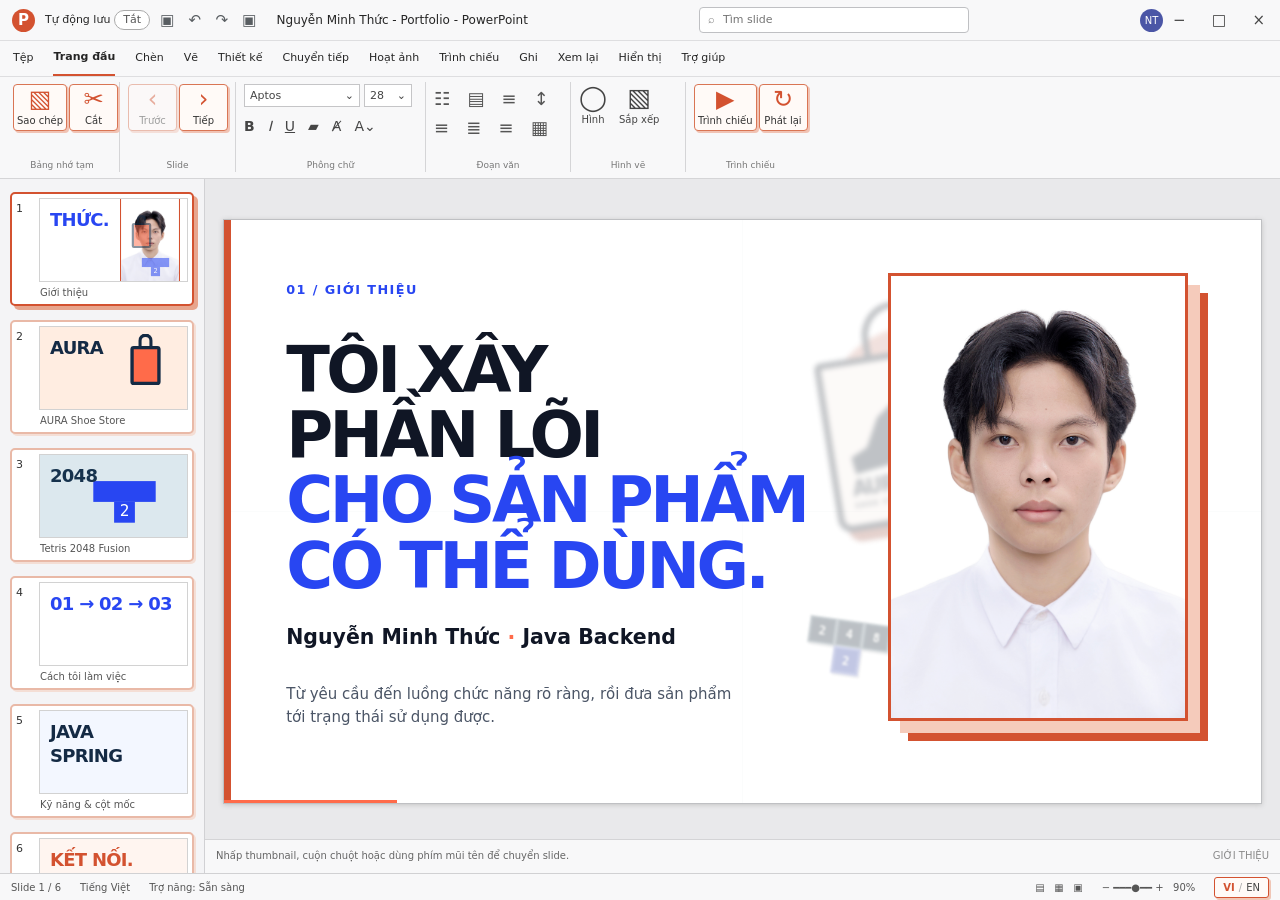
==== commit 2416f655: "Design GitHub README as Word-style portfolio" ====
--- a/index.html
+++ b/index.html
@@ -3,7 +3,7 @@
 <head>
   <meta charset="utf-8">
   <meta name="viewport" content="width=device-width, initial-scale=1">
-  <meta name="theme-color" content="#0b0e17">
+  <meta name="theme-color" content="#f8f8f9">
   <meta name="description" content="Portfolio Nguyễn Minh Thức — Java Backend, AURA Shoe Store và Tetris 2048 Fusion.">
   <meta property="og:type" content="website">
   <meta property="og:title" content="Nguyễn Minh Thức | Java Backend Portfolio">
@@ -12,87 +12,110 @@
   <meta property="og:image" content="https://nonamevi.github.io/assets/images/portrait.jpg">
   <link rel="canonical" href="https://nonamevi.github.io/">
   <link rel="icon" href="assets/favicon.svg" type="image/svg+xml">
+  <link rel="stylesheet" href="https://cdn.jsdelivr.net/npm/bootstrap@5.3.8/dist/css/bootstrap.min.css">
+  <link rel="stylesheet" href="assets/presentation.css">
+  <script src="assets/presentation.js" defer></script>
   <title>Nguyễn Minh Thức | Java Backend Portfolio</title>
   <script type="application/ld+json">{"@context":"https://schema.org","@type":"Person","name":"Nguyễn Minh Thức","url":"https://nonamevi.github.io/","email":"mailto:thucnmce200458@gmail.com","sameAs":["https://github.com/NoNameVI"],"alumniOf":{"@type":"CollegeOrUniversity","name":"FPT University, Can Tho Campus"},"knowsAbout":["Java","Spring Boot","JavaFX","MySQL","Software Engineering"]}</script>
-  <link rel="stylesheet" href="assets/word-demo.css">
-  <script src="assets/word-demo-bundle.js" defer></script>
-  <script src="assets/word-demo.js" defer></script>
 </head>
 <body>
-  <div class="word-app" id="word-app">
-    <header class="title-bar">
-      <span class="word-mark" aria-label="Word">W</span>
-      <span class="document-name" id="document-name">Portfolio_NguyenMinhThuc.vi.md</span>
-      <span class="saved-state"><span class="cloud-icon" aria-hidden="true">☁</span> <span data-ui="saved">Chế độ xem · Nội dung từ Markdown</span></span>
-      <a class="back-link" href="slides.html" data-ui="back">← Trình chiếu</a>
-      <button type="button" class="title-action" data-action="copy" data-ui="share">Chia sẻ ↗</button>
+  <a class="skip-link" href="#slide-stage" data-i18n="skip">Chuyển đến nội dung</a>
+  <div class="powerpoint-app container-fluid p-0" id="portfolio-app">
+    <header class="title-bar d-flex align-items-center" aria-label="Portfolio toolbar">
+      <span class="powerpoint-logo" aria-hidden="true">P</span>
+      <span class="autosave" aria-hidden="true">AutoSave <i>Off</i></span>
+      <span class="quick-access" aria-hidden="true">▣ &nbsp; ↶ &nbsp; ↷ &nbsp; ▣</span>
+      <strong class="document-title">Nguyen Minh Thuc - Portfolio - PowerPoint</strong>
+      <form class="slide-search" role="search" id="slide-search-form"><label class="visually-hidden" for="slide-search-input" data-i18n="searchLabel">Tìm slide</label><span aria-hidden="true">⌕</span><input id="slide-search-input" type="search" data-i18n-placeholder="searchPlaceholder" placeholder="Tìm slide"></form>
+      <span class="profile-avatar" aria-hidden="true">NT</span>
+      <span class="window-glyphs" aria-hidden="true">− &nbsp; □ &nbsp; ×</span>
     </header>
 
-    <nav class="tab-bar" aria-label="Word ribbon tabs" role="tablist">
-      <button type="button" role="tab" aria-selected="false" data-tab="file" data-ui="file">Tệp</button>
-      <button type="button" role="tab" aria-selected="true" data-tab="home" data-ui="home">Trang đầu</button>
-      <button type="button" role="tab" aria-selected="false" data-tab="insert" data-ui="insert">Chèn</button>
-      <button type="button" role="tab" aria-selected="false" data-tab="design" data-ui="design">Thiết kế</button>
-      <button type="button" role="tab" aria-selected="false" data-tab="layout" data-ui="layout">Bố trí</button>
-      <button type="button" role="tab" aria-selected="false" data-tab="references" data-ui="references">Tham chiếu</button>
-      <button type="button" role="tab" aria-selected="false" data-tab="mailings" data-ui="mailings">Thư</button>
-      <button type="button" role="tab" aria-selected="false" data-tab="review" data-ui="review">Xem lại</button>
-      <button type="button" role="tab" aria-selected="false" data-tab="view" data-ui="view">Xem</button>
-      <button type="button" role="tab" aria-selected="false" data-tab="help" data-ui="help">Trợ giúp</button>
-      <span class="tab-spacer"></span>
-      <span class="ribbon-mode" data-ui="comments">▢ Bình luận</span><span class="ribbon-mode" data-ui="editing">✎ Chỉnh sửa</span>
-    </nav>
+    <nav class="menu-bar" aria-label="PowerPoint ribbon tabs"><span>File</span><span class="menu-active">Home</span><span>Insert</span><span>Draw</span><span>Design</span><span>Transitions</span><span>Animations</span><span>Slide Show</span><span>Record</span><span>Review</span><span>View</span><span>Help</span></nav>
 
-    <div class="ribbon" id="ribbon">
-      <div class="ribbon-panel" data-panel="file" hidden>
-        <div class="tool-group"><a class="large-tool" id="download-md" href="portfolio.vi.md" download><span class="tool-icon">↓</span><span data-ui="download">Tải file .md</span></a><button type="button" class="large-tool" data-action="print"><span class="tool-icon">▤</span><span data-ui="print">In tài liệu</span></button><small data-ui="fileGroup">Tệp</small></div>
-        <p class="ribbon-hint" data-ui="fileHint">Nội dung portfolio được lưu trong file Markdown. Trang này dành để đọc, in và mở liên kết dự án.</p>
-      </div>
-      <div class="ribbon-panel is-visible" data-panel="home">
-        <div class="tool-group clipboard-group"><span class="paste-tool" aria-hidden="true"><svg class="ui-icon icon-paste"><use href="#clipboard"></use></svg><span data-ui="paste">Dán</span><span class="chevron">⌄</span></span><div class="clipboard-stack"><span title="Cut"><svg class="ui-icon"><use href="#cut"></use></svg></span><button type="button" data-action="copy" title="Copy link"><svg class="ui-icon"><use href="#copy"></use></svg></button><span title="Format Painter"><svg class="ui-icon icon-gold"><use href="#brush"></use></svg></span></div><small data-ui="clipboard">Bảng nhớ tạm</small></div>
-        <div class="tool-group font-group"><div class="font-controls"><label class="sr-only" for="font-family" data-ui="font">Phông chữ</label><select id="font-family"><option value="aptos">Arial (Body)</option><option value="georgia">Georgia</option></select><label class="sr-only" for="font-size" data-ui="fontSize">Cỡ chữ</label><select id="font-size"><option value="12">12</option><option value="14">14</option><option value="15" selected>15</option><option value="16">16</option><option value="18">18</option></select><button type="button" data-action="font-plus" aria-label="Increase font size">A<sup>↑</sup></button><button type="button" data-action="font-minus" aria-label="Decrease font size">A<sup>↓</sup></button><span aria-hidden="true">Aa⌄</span><span aria-hidden="true" class="eraser">◇</span></div><div class="format-controls"><button type="button" data-action="bold" aria-pressed="false" title="Bold"><b>B</b></button><button type="button" data-action="italic" aria-pressed="false" title="Italic"><i>I</i></button><span title="Underline"><u>U</u>⌄</span><span title="Strikethrough"><s>ab</s></span><span title="Subscript">x₂</span><span title="Superscript">x²</span><span title="Text Effects" class="text-effect">A⌄</span><span title="Text Highlight" class="highlight-effect">▰⌄</span><span title="Font Color" class="text-color">A⌄</span></div><small data-ui="font">Phông chữ</small></div>
-        <div class="tool-group paragraph-group"><div class="paragraph-controls"><span aria-hidden="true"><svg class="ui-icon icon-blue"><use href="#bullets"></use></svg>⌄</span><span aria-hidden="true"><svg class="ui-icon icon-blue"><use href="#numbers"></use></svg>⌄</span><span aria-hidden="true">≡⌄</span><span aria-hidden="true"><svg class="ui-icon"><use href="#indent"></use></svg></span><span aria-hidden="true">A↓Z</span><span aria-hidden="true">¶</span></div><div class="paragraph-controls paragraph-second"><button type="button" data-action="align-left" aria-pressed="true" aria-label="Align left"><svg class="ui-icon"><use href="#align-left"></use></svg></button><button type="button" data-action="align-center" aria-pressed="false" aria-label="Align center"><svg class="ui-icon"><use href="#align-center"></use></svg></button><button type="button" data-action="align-right" aria-pressed="false" aria-label="Align right"><svg class="ui-icon"><use href="#align-right"></use></svg></button><span aria-hidden="true"><svg class="ui-icon"><use href="#justify"></use></svg></span><button type="button" data-action="line-space" aria-label="Line spacing"><svg class="ui-icon"><use href="#spacing"></use></svg></button><span aria-hidden="true">▰⌄</span><span aria-hidden="true"><svg class="ui-icon"><use href="#borders"></use></svg>⌄</span></div><small data-ui="paragraph">Đoạn văn</small></div>
-        <div class="tool-group style-group"><span class="style-card normal-style"><strong data-ui="normal">Thường</strong></span><span class="style-card no-spacing-style"><strong data-ui="noSpacing">Không giãn</strong></span><span class="style-card heading-style"><strong data-ui="heading">Tiêu đề</strong></span><span class="style-arrow" aria-hidden="true">⌄</span><small data-ui="styles">Kiểu</small></div>
-        <div class="tool-group editing-group"><span><svg class="ui-icon"><use href="#search"></use></svg><span data-ui="find">Tìm</span>⌄</span><span><svg class="ui-icon icon-blue"><use href="#replace"></use></svg><span data-ui="replace">Thay</span></span><span><svg class="ui-icon"><use href="#pointer"></use></svg><span data-ui="select">Chọn</span>⌄</span><small data-ui="editingGroup">Chỉnh sửa</small></div>
-        <div class="tool-group vertical-group"><svg class="ui-icon vertical-icon icon-cyan"><use href="#mic"></use></svg><span data-ui="dictate">Đọc</span><small data-ui="voice">Giọng nói</small></div>
-        <div class="tool-group vertical-group"><svg class="ui-icon vertical-icon icon-blue"><use href="#pen"></use></svg><span data-ui="editor">Biên tập</span><small data-ui="editorGroup">Biên tập</small></div>
-        <div class="tool-group vertical-group last-group"><svg class="ui-icon vertical-icon icon-orange"><use href="#tiles"></use></svg><span data-ui="addins">Tiện ích</span><small data-ui="addins">Tiện ích</small></div>
-      </div>
-      <div class="ribbon-panel" data-panel="insert" hidden>
-        <div class="tool-group"><button type="button" class="large-tool" data-action="jump" data-page="1"><span class="tool-icon">▧</span><span data-ui="profile">Hồ sơ</span></button><button type="button" class="large-tool" data-action="jump" data-page="2"><span class="tool-icon">▤</span><span data-ui="skills">Kỹ năng</span></button><small data-ui="navigate">Điều hướng</small></div>
-        <p class="ribbon-hint" data-ui="insertHint">Chọn một mục để chuyển đến trang chứa nội dung tương ứng.</p>
-      </div>
-      <div class="ribbon-panel" data-panel="design" hidden><p class="ribbon-hint" data-ui="designHint">Bản demo giữ một kiểu tài liệu nhất quán; định dạng nội dung nằm trong file Markdown.</p></div>
-      <div class="ribbon-panel" data-panel="layout" hidden>
-        <div class="tool-group"><span class="large-tool non-action"><span class="tool-icon">▯</span><span data-ui="a4">Khổ A4</span></span><span class="large-tool non-action"><span class="tool-icon">⇔</span><span data-ui="margins">Lề rộng</span></span><small data-ui="pageSetup">Thiết lập trang</small></div>
-        <p class="ribbon-hint" data-ui="layoutHint">Hai trang giấy A4 với lề và khoảng cách chữ theo phong cách tài liệu Word.</p>
-      </div>
-      <div class="ribbon-panel" data-panel="references" hidden><p class="ribbon-hint" data-ui="referencesHint">Liên kết dự án và hồ sơ được đặt ngay trong tài liệu Markdown.</p></div>
-      <div class="ribbon-panel" data-panel="mailings" hidden><p class="ribbon-hint" data-ui="mailingsHint">Thông tin liên hệ nằm ở cuối tài liệu.</p></div>
-      <div class="ribbon-panel" data-panel="review" hidden><p class="ribbon-hint" data-ui="reviewHint">Đây là portfolio ở chế độ đọc. Nội dung được cập nhật từ file .md.</p></div>
-      <div class="ribbon-panel" data-panel="view" hidden>
-        <div class="tool-group"><button type="button" class="large-tool" data-action="read-mode" aria-pressed="false"><span class="tool-icon">▣</span><span data-ui="readMode">Chế độ đọc</span></button><button type="button" class="large-tool" data-action="print"><span class="tool-icon">▤</span><span data-ui="print">In tài liệu</span></button><small data-ui="viewGroup">Chế độ xem</small></div>
-        <div class="tool-group"><button type="button" class="large-tool" data-action="zoom-reset"><span class="tool-icon">⌕</span><span data-ui="zoom100">100%</span></button><small data-ui="zoom">Thu phóng</small></div>
-      </div>
-      <div class="ribbon-panel" data-panel="help" hidden><p class="ribbon-hint" data-ui="helpHint">Chọn trang ở bên trái, đổi ngôn ngữ ở góc dưới và mở các liên kết dự án ngay trong tài liệu.</p></div>
+    <div class="ribbon" aria-label="Presentation controls">
+      <div class="ribbon-group clipboard-group"><div class="ribbon-action"><button type="button" id="copy-link" class="ribbon-button" data-i18n-aria="copyAria" aria-label="Sao chép liên kết phù hợp với slide"><span class="ribbon-icon" aria-hidden="true">▧</span><span>Copy</span></button><button type="button" id="cut-link" class="ribbon-button" data-i18n-aria="cutAria" aria-label="Sao chép liên kết phù hợp với slide"><span class="ribbon-icon" aria-hidden="true">✂</span><span>Cut</span></button></div><small>Clipboard</small></div>
+      <div class="ribbon-group slides-group"><div class="ribbon-action"><button type="button" id="previous-slide" class="ribbon-button" data-i18n-aria="previous" aria-label="Slide trước"><span class="ribbon-icon" aria-hidden="true">‹</span><span data-i18n="previous">Trước</span></button><button type="button" id="next-slide" class="ribbon-button" data-i18n-aria="next" aria-label="Slide tiếp"><span class="ribbon-icon" aria-hidden="true">›</span><span data-i18n="next">Tiếp</span></button></div><small>Slides</small></div>
+      <div class="ribbon-group font-group" aria-hidden="true"><div class="font-line"><span>Aptos <b>⌄</b></span><span>28 <b>⌄</b></span></div><div class="format-line"><b>B</b><i>I</i><u>U</u><span>▰</span><span>Ⱥ</span><span>A⌄</span></div><small>Font</small></div>
+      <div class="ribbon-group paragraph-group" aria-hidden="true"><div class="paragraph-line">☷ &nbsp; ▤ &nbsp; ≡ &nbsp; ↕</div><div class="paragraph-line">≡ &nbsp; ≣ &nbsp; ≡ &nbsp; ▦</div><small>Paragraph</small></div>
+      <div class="ribbon-group drawing-group" aria-hidden="true"><div class="drawing-icons"><span>◯<em data-i18n="shapes">Shapes</em></span><span>▧<em data-i18n="arrange">Arrange</em></span></div><small>Drawing</small></div>
+      <div class="ribbon-group show-group"><div class="ribbon-action"><button type="button" id="start-show" class="ribbon-button featured-tool" data-i18n-aria="show" aria-label="Bắt đầu trình chiếu"><span class="ribbon-icon" aria-hidden="true">▶</span><span data-i18n="show">Trình chiếu</span></button><button type="button" id="replay-morph" class="ribbon-button" data-i18n-aria="replay" aria-label="Phát lại hiệu ứng"><span class="ribbon-icon" aria-hidden="true">↻</span><span data-i18n="replay">Phát lại</span></button></div><small>Slide Show</small></div>
     </div>
-    <div class="proofing-bar" id="proofing-bar"><span class="proofing-info" aria-hidden="true">ⓘ</span><b data-ui="proofingTitle">BẬT KIỂM TRA CHÍNH TẢ</b><span data-ui="proofingBody">Tính năng kiểm tra chính tả chưa bật trong chế độ xem.</span><span class="proofing-spacer"></span><button type="button" data-action="proofing-hide" data-ui="proofingDismiss">Ẩn thông báo</button></div>
 
-    <div class="workspace">
-      <aside class="page-pane" aria-label="Document pages">
-        <div class="pane-title" data-ui="pages">TRANG</div>
-        <button type="button" class="page-thumbnail is-active" data-action="jump" data-page="1"><span class="page-number">1</span><span class="mini-page"><b>NGUYỄN<br>MINH THỨC</b><i></i><em>PORTFOLIO</em></span><span data-ui="overview">Tổng quan</span></button>
-        <button type="button" class="page-thumbnail" data-action="jump" data-page="2"><span class="page-number">2</span><span class="mini-page"><b>01 → 02 → 03</b><i></i><em>SKILLS · CONTACT</em></span><span data-ui="experience">Kỹ năng & liên hệ</span></button>
-        <p class="source-note"><span data-ui="source">Nguồn nội dung</span><br><code id="source-filename">portfolio.vi.md</code></p>
+    <div class="work-area">
+      <aside class="slide-pane" aria-label="Slides" id="slide-pane">
+        <button type="button" class="slide-thumbnail is-active" data-slide-to="0" aria-current="true"><span class="thumb-number">1</span><span class="thumb-art thumb-intro"><strong>THỨC.</strong><img src="assets/images/portrait.jpg" alt="" loading="lazy"><i class="mini-bag"></i><i class="mini-t"></i></span><span class="thumb-title" data-i18n="thumbIntro">Giới thiệu</span></button>
+        <button type="button" class="slide-thumbnail" data-slide-to="1"><span class="thumb-number">2</span><span class="thumb-art thumb-aura"><strong>AURA</strong><i class="mini-bag"></i></span><span class="thumb-title">AURA Shoe Store</span></button>
+        <button type="button" class="slide-thumbnail" data-slide-to="2"><span class="thumb-number">3</span><span class="thumb-art thumb-tetris"><strong>2048</strong><i class="mini-t"></i></span><span class="thumb-title">Tetris 2048 Fusion</span></button>
+        <button type="button" class="slide-thumbnail" data-slide-to="3"><span class="thumb-number">4</span><span class="thumb-art thumb-method"><strong>01 → 02 → 03</strong></span><span class="thumb-title" data-i18n="thumbMethod">Cách tôi làm việc</span></button>
+        <button type="button" class="slide-thumbnail" data-slide-to="4"><span class="thumb-number">5</span><span class="thumb-art thumb-skills"><strong>JAVA<br>SPRING</strong></span><span class="thumb-title" data-i18n="thumbSkills">Kỹ năng & cột mốc</span></button>
+        <button type="button" class="slide-thumbnail" data-slide-to="5"><span class="thumb-number">6</span><span class="thumb-art thumb-contact"><strong data-i18n="thumbContactPreview">KẾT NỐI.</strong></span><span class="thumb-title" data-i18n="thumbContact">Liên hệ</span></button>
       </aside>
-      <main class="document-scroll" id="document-scroll">
-        <div class="ruler" aria-hidden="true"><span>1</span><span>2</span><span>3</span><span>4</span><span>5</span><span>6</span><span>7</span><span>8</span><span>9</span><span>10</span><span>11</span><span>12</span><span>13</span><span>14</span><span>15</span></div>
-        <div class="pages" id="pages" aria-live="polite"><div class="loading" data-ui="loading">Đang mở tài liệu Markdown…</div></div>
+
+      <main class="editor-area" id="main">
+        <div class="stage-wrap"><div class="slide-stage" id="slide-stage" data-slide="0" aria-label="Portfolio slide">
+          <div class="stage-grid" aria-hidden="true"></div>
+          <section class="slide-content intro-slide" data-slide-panel="0" aria-labelledby="intro-heading">
+            <span class="slide-kicker" data-i18n="introKicker">01 / GIỚI THIỆU</span>
+            <h1 id="intro-heading"><span data-i18n="introLine1">TÔI XÂY</span><br><span data-i18n="introLine2">PHẦN LÕI</span><br><em data-i18n="introLine3">CHO SẢN PHẨM CÓ THỂ DÙNG.</em></h1>
+            <p class="intro-name">Nguyễn Minh Thức <span>·</span> Java Backend</p>
+            <p class="intro-description" data-i18n="introDescription">Từ yêu cầu đến luồng chức năng rõ ràng, rồi đưa sản phẩm tới trạng thái sử dụng được.</p>
+          </section>
+
+          <section class="slide-content project-slide aura-slide" data-slide-panel="1" aria-labelledby="aura-heading" aria-hidden="true" inert>
+            <span class="slide-kicker" data-i18n="auraKicker">02 / DỰ ÁN WEB</span>
+            <h2 id="aura-heading">AURA<br><em>SHOE STORE.</em></h2>
+            <p class="project-lead" data-i18n="auraLead">Hệ thống bán giày cho khách hàng và quản trị viên.</p>
+            <div class="project-facts"><div><b data-i18n="roleLabel">VAI TRÒ</b><span data-i18n="auraRole">Trưởng nhóm · Java Backend</span></div><div><b data-i18n="coreLabel">PHẦN LÕI</b><span data-i18n="auraCore">Sản phẩm, danh mục, thương hiệu</span></div><div><b data-i18n="highlightLabel">ĐIỂM NHẤN</b><span data-i18n="auraHighlight">Tách tìm kiếm danh mục theo khách hàng và quản trị viên</span></div></div>
+            <p class="tech-line">JAVA &nbsp; / &nbsp; SPRING BOOT &nbsp; / &nbsp; MYSQL</p>
+            <a class="repo-button" href="https://gitlab.com/auraproject/aura-shore-store" target="_blank" rel="noopener noreferrer"><span data-i18n="openGitLab">MỞ DỰ ÁN TRÊN GITLAB</span><b aria-hidden="true">↗</b></a>
+          </section>
+
+          <section class="slide-content project-slide tetris-slide" data-slide-panel="2" aria-labelledby="tetris-heading" aria-hidden="true" inert>
+            <span class="slide-kicker" data-i18n="tetrisKicker">03 / GAME JAVA DESKTOP</span>
+            <h2 id="tetris-heading">TETRIS<br><em>2048 FUSION.</em></h2>
+            <p class="project-lead" data-i18n="tetrisLead">Trò chơi JavaFX kết hợp xếp khối và hợp nhất số trên bàn cờ 10 × 20.</p>
+            <div class="project-facts"><div><b data-i18n="roleLabel2">VAI TRÒ</b><span data-i18n="tetrisRole">Trưởng nhóm · cơ chế trò chơi cốt lõi</span></div><div><b data-i18n="mechanicLabel">CƠ CHẾ</b><span data-i18n="tetrisMechanic">Khối rơi, xoay, di chuyển và hợp nhất dọc</span></div><div><b data-i18n="integrationLabel">TÍCH HỢP</b><span data-i18n="tetrisIntegration">Phối hợp hoàn thiện năm chế độ chơi</span></div></div>
+            <p class="tech-line">JAVA &nbsp; / &nbsp; JAVAFX &nbsp; / &nbsp; MAVEN</p>
+            <a class="repo-button" href="https://github.com/NoNameVI/Tetris2048Fushion" target="_blank" rel="noopener noreferrer"><span data-i18n="openGitHub">MỞ DỰ ÁN TRÊN GITHUB</span><b aria-hidden="true">↗</b></a>
+          </section>
+
+          <section class="slide-content method-slide" data-slide-panel="3" aria-labelledby="method-heading" aria-hidden="true" inert>
+            <span class="slide-kicker" data-i18n="methodKicker">04 / CÁCH TÔI LÀM VIỆC</span>
+            <h2 id="method-heading" data-i18n="methodHeading">TỪ BÀI TOÁN<br>ĐẾN BẢN CHẠY ĐƯỢC.</h2>
+            <p class="section-lead" data-i18n="methodLead">Tôi bắt đầu từ mục tiêu, dữ liệu và quy tắc nghiệp vụ; sau đó chia công việc rõ ràng để cả nhóm tích hợp thuận lợi.</p>
+            <div class="method-steps"><article><span>01</span><h3 data-i18n="method1Title">Làm rõ bài toán</h3><p data-i18n="method1Body">Chia chức năng thành luồng dữ liệu và quy tắc có thể kiểm tra.</p></article><article><span>02</span><h3 data-i18n="method2Title">Xây phần lõi</h3><p data-i18n="method2Body">Ưu tiên logic có cấu trúc và giao diện rõ giữa các thành phần.</p></article><article><span>03</span><h3 data-i18n="method3Title">Tích hợp cùng nhóm</h3><p data-i18n="method3Body">Phân công, theo dõi và rà soát thay đổi trước khi ghép nhánh.</p></article></div>
+          </section>
+
+          <section class="slide-content skills-slide" data-slide-panel="4" aria-labelledby="skills-heading" aria-hidden="true" inert>
+            <span class="slide-kicker" data-i18n="skillsKicker">05 / KỸ NĂNG & CỘT MỐC</span>
+            <h2 id="skills-heading" data-i18n="skillsHeading">NỀN TẢNG<br>ĐỂ TIẾP TỤC XÂY DỰNG.</h2>
+            <div class="skills-layout"><div class="skill-list"><div><b data-i18n="langLabel">NGÔN NGỮ</b><span>Java · C</span></div><div><b>FRAMEWORK & UI</b><span>Spring Boot · JavaFX</span></div><div><b data-i18n="dataLabel">DỮ LIỆU</b><span>MySQL · MS SQL Server</span></div><div><b data-i18n="toolsLabel">CÔNG CỤ</b><span>Git · GitHub · GitLab</span></div><div><b data-i18n="englishLabel">TIẾNG ANH</b><span data-i18n="englishSkill">Đọc hiểu phần lớn tài liệu kỹ thuật</span></div></div><div class="milestones"><h3 data-i18n="milestones">Cột mốc</h3><p><strong>2023</strong> <span data-i18n="award1">Giải Nhất Tin học trẻ cấp tỉnh Kiên Giang</span></p><p><strong>2025</strong> <span data-i18n="award2">Tham gia ICPC khu vực miền Nam</span></p><p><strong>2026</strong> <span data-i18n="award3">Sinh viên giỏi học kỳ Spring tại Đại học FPT</span></p></div></div>
+            <p class="education" data-i18n="education">Kỹ thuật phần mềm · Đại học FPT Cần Thơ · GPA 3.28/4 · 2024 – hiện tại</p>
+          </section>
+
+          <section class="slide-content contact-slide" data-slide-panel="5" aria-labelledby="contact-heading" aria-hidden="true" inert>
+            <span class="slide-kicker" data-i18n="contactKicker">06 / LIÊN HỆ</span>
+            <h2 id="contact-heading" data-i18n="contactHeading">CÙNG GIẢI QUYẾT<br>MỘT BÀI TOÁN THỰC TẾ.</h2>
+            <p class="section-lead" data-i18n="contactLead">Tôi đang tìm cơ hội Java Backend để tiếp tục rèn kỹ năng xây dựng sản phẩm và làm việc cùng một đội ngũ có kinh nghiệm.</p>
+            <div class="contact-actions"><a class="repo-button" href="mailto:thucnmce200458@gmail.com?subject=Li%C3%AAn%20h%E1%BB%87%20Nguy%E1%BB%85n%20Minh%20Th%E1%BB%A9c"><span data-i18n="emailMe">GỬI EMAIL</span><b aria-hidden="true">↗</b></a><a class="secondary-button" data-cv-link href="assets/cv/CV_Nguyen_Minh_Thuc_VI.pdf" target="_blank" rel="noopener"><span data-i18n="viewCv">XEM CV</span><b aria-hidden="true">↗</b></a></div>
+            <a class="contact-email" href="mailto:thucnmce200458@gmail.com">thucnmce200458@gmail.com</a>
+            <a class="contact-github" href="https://github.com/NoNameVI" target="_blank" rel="noopener noreferrer">github.com/NoNameVI ↗</a>
+          </section>
+
+          <div class="bag-art" aria-hidden="true"><div class="bag-halo"></div><div class="bag-handle"></div><div class="bag-body"><div class="shoe"><i></i><span></span></div><div class="bag-brand">AURA <small>SHOE STORE</small></div></div></div>
+          <div class="t-art" aria-hidden="true"><div class="game-board"></div><div class="board-blocks"><div class="base-cell b1">2</div><div class="base-cell b2">4</div><div class="base-cell b4">8</div><div class="base-cell b5">16</div></div><div class="falling-t"><div class="cell c1">2</div><div class="cell c2">4</div><div class="cell c3">8</div><div class="cell c4">2</div></div><div class="target-tile"><span class="two">2</span><span class="four">4</span></div><div class="row-flash"></div><div class="merge-ring"></div><div class="merge-result">2 + 2 → 4</div><div class="clear-result" data-i18n="rowCleared">HÀNG ĐÃ XÓA</div></div>
+          <div class="scene-blocks" aria-hidden="true"><div class="scene-block sb1">4</div><div class="scene-block sb2">8</div><div class="scene-block sb3">2</div><div class="scene-block sb4">16</div><div class="scene-block sb5">4</div><div class="scene-block sb6">8</div></div>
+          <div class="portrait-art"><img src="assets/images/portrait.jpg" alt="Chân dung Nguyễn Minh Thức" width="2408" height="3612" fetchpriority="high"></div>
+          <div class="slide-progress" aria-hidden="true"></div>
+          <button class="exit-presentation" id="exit-show" type="button" data-i18n="exitShow">Thoát trình chiếu ×</button>
+        </div></div>
+        <div class="notes-area"><span data-i18n="notes">Nhấp thumbnail, cuộn chuột hoặc dùng phím mũi tên để chuyển slide.</span><span class="slide-label" aria-live="polite">GIỚI THIỆU</span></div>
       </main>
     </div>
 
-    <footer class="status-bar"><span id="page-status">Trang 1 / 2</span><span id="word-count">0 từ</span><span class="status-spacer"></span><button type="button" class="view-button" data-action="read-mode" aria-label="Toggle reading mode">▣</button><span aria-hidden="true">▤</span><label class="sr-only" for="zoom-range" data-ui="zoom">Thu phóng</label><span aria-hidden="true">−</span><input id="zoom-range" type="range" min="80" max="120" step="10" value="100"><span aria-hidden="true">+</span><button type="button" class="zoom-value" data-action="zoom-reset" id="zoom-value">100%</button><button type="button" class="language-button" id="language-button" aria-label="Switch language"><span class="lang-vi active">VI</span> / <span class="lang-en">EN</span></button></footer>
-    <div class="toast" id="toast" role="status" aria-live="polite" hidden></div>
+    <footer class="status-bar d-flex align-items-center"><span id="slide-count" aria-live="polite">Slide 1 of 6</span><span data-i18n="statusLanguage">Vietnamese</span><span class="accessibility-status" data-i18n="accessibility">Accessibility: Good to go</span><span class="status-spacer"></span><span class="view-glyphs" aria-hidden="true">▤ &nbsp; ▦ &nbsp; ▣</span><span class="zoom-glyphs" aria-hidden="true">− ━━━●━━ + &nbsp; 90%</span><button type="button" class="language-status" id="language-toggle" aria-label="Switch to English"><span class="lang-vi active">VI</span><span class="language-divider">/</span><span class="lang-en">EN</span></button></footer>
+    <div class="copy-toast" id="copy-toast" role="status" aria-live="polite" hidden></div>
   </div>
 </body>
 </html>
--- a/assets/presentation.css
+++ b/assets/presentation.css
@@ -0,0 +1,173 @@
+:root{color-scheme:light;font-family:Arial,"Segoe UI",sans-serif}
+*{box-sizing:border-box}
+html,body{margin:0;min-height:100%;background:#ececee}
+body{overflow-x:hidden}
+.visually-hidden{position:absolute!important;width:1px!important;height:1px!important;padding:0!important;margin:-1px!important;overflow:hidden!important;clip:rect(0,0,0,0)!important;white-space:nowrap!important;border:0!important}
+button,a,input{font:inherit}
+button{cursor:pointer}
+.skip-link{position:fixed;z-index:100;top:-60px;left:12px;background:#fff;color:#111;padding:8px 12px}
+.skip-link:focus{top:10px}
+.powerpoint-app{height:100dvh;min-height:690px;display:flex;flex-direction:column;background:#ececee;color:#252525;overflow:hidden}
+.title-bar{height:41px;min-height:41px;display:flex;align-items:center;gap:10px;padding:0 12px;background:#f8f8f9;border-bottom:1px solid #dedee0;font-size:11px}
+.powerpoint-logo{width:23px;height:23px;border-radius:50%;display:grid;place-items:center;background:#d35230;color:#fff;font-size:15px;font-weight:700;flex:none}
+.autosave{display:flex;align-items:center;gap:4px;white-space:nowrap}.autosave i{font-style:normal;border:1px solid #aaa;border-radius:12px;background:#fff;color:#555;padding:1px 8px}
+.quick-access{font-size:15px;color:#595e62;white-space:nowrap}
+.document-title{font-size:12px;font-weight:400;margin-left:10px;min-width:0;white-space:nowrap;overflow:hidden;text-overflow:ellipsis}
+.slide-search{margin-left:auto;margin-right:auto;border:1px solid #bfc0c3;border-radius:4px;background:#fff;color:#777;display:flex;align-items:center;gap:6px;width:min(24%,270px);height:26px;padding:0 8px;flex:none}
+.slide-search input{border:0;outline:0;background:transparent;width:100%;min-width:0;font-size:11px;color:#252525}
+.profile-avatar{border-radius:50%;background:#4b56a6;color:#fff;width:23px;height:23px;display:grid;place-items:center;font-size:10px;flex:none}
+.window-glyphs{white-space:nowrap;letter-spacing:3px;font-size:15px;color:#474747}
+.menu-bar{height:36px;min-height:36px;display:flex;align-items:center;gap:20px;padding:0 13px;background:#f8f8f9;border-bottom:1px solid #dedee0;white-space:nowrap;overflow-x:auto;scrollbar-width:none;font-size:11px}
+.menu-bar span{height:100%;display:flex;align-items:center}.menu-bar .menu-active{border-bottom:2px solid #d35230;font-weight:700}
+.ribbon{height:102px;min-height:102px;background:#f8f8f9;border-bottom:1px solid #d5d5d7;display:flex;align-items:stretch;padding:5px 5px 0;overflow-x:auto;scrollbar-width:thin}
+.ribbon-group{height:90px;display:flex;align-items:flex-start;gap:4px;position:relative;flex:none;border-right:1px solid #d5d5d7;padding:2px 8px 18px;font-size:11px;color:#454545}
+.ribbon-group>small{position:absolute;bottom:0;left:0;width:100%;text-align:center;font-size:9px;color:#777}
+.ribbon-action{display:flex;align-items:flex-start;gap:2px}
+.ribbon-button{border:1px solid #d97554;border-radius:4px;background:#fffaf7;color:#333;min-width:49px;display:grid;justify-items:center;gap:2px;padding:0 3px 4px;font-size:10px;line-height:1.1;white-space:nowrap;box-shadow:2px 2px 0 #f1c3b4;transition:background .18s,box-shadow .18s,transform .18s}
+.ribbon-button:hover,.ribbon-button:focus-visible{background:#ffede6;box-shadow:3px 3px 0 #e8a68d;transform:translateY(-1px)}
+.ribbon-button:disabled{opacity:.45;cursor:default}
+.ribbon-icon{font-size:24px;line-height:28px;color:#d35230;font-weight:400}
+.clipboard-group{width:115px}.slides-group{width:116px}.font-group{width:190px;display:block}.paragraph-group{width:145px;display:block}.drawing-group{width:115px}.show-group{width:129px;border-right:0}
+.font-line{display:flex;gap:4px}.font-line span{display:flex;justify-content:space-between;background:#fff;border:1px solid #c5c5c7;height:23px;padding:3px 5px}.font-line span:first-child{width:116px}.font-line span:last-child{width:48px}.font-line b{font-weight:400}
+.format-line{display:flex;gap:13px;align-items:center;font-size:14px;margin-top:9px;white-space:nowrap}.format-line sup{font-size:10px}
+.paragraph-line{font-size:18px;color:#555;line-height:29px;white-space:nowrap}
+.drawing-icons{display:flex;gap:12px}.drawing-icons span{display:grid;justify-items:center;font-size:25px;line-height:28px;color:#444}.drawing-icons em{font-style:normal;font-size:10px;line-height:15px}
+.featured-tool .ribbon-icon{color:#d35230}
+.work-area{display:grid;grid-template-columns:205px minmax(0,1fr);flex:1;min-height:0}
+.slide-pane{background:#f4f4f6;border-right:1px solid #d1d1d4;overflow-y:auto;padding:13px 10px;display:flex;flex-direction:column;gap:14px}
+.slide-thumbnail{background:#fff;border:2px solid #e9b9a7;border-radius:5px;padding:4px;display:grid;grid-template-columns:20px minmax(0,1fr);column-gap:3px;text-align:left;color:#333;min-width:0;box-shadow:2px 2px 0 #f4ded5;transition:border-color .18s,box-shadow .18s,transform .18s}
+.slide-thumbnail:hover{border-color:#d35230;box-shadow:4px 4px 0 #e9af99;transform:translateY(-1px)}.slide-thumbnail.is-active{border-color:#d35230;background:#fff;box-shadow:4px 4px 0 #e7a58d}
+.thumb-number{font-size:11px;padding-top:3px}.thumb-art{position:relative;display:block;height:84px;overflow:hidden;padding:10px;border:1px solid #d2d2d2}
+.thumb-art strong{position:relative;z-index:2;font-size:18px;line-height:1;letter-spacing:-.04em}
+.thumb-title{grid-column:2;overflow:hidden;text-overflow:ellipsis;white-space:nowrap;font-size:10px;color:#555;padding:3px 1px 0}
+.thumb-intro{background:#fff;color:#2846f2}.thumb-intro img{position:absolute;right:12px;top:4px;width:34%;height:92%;object-fit:cover;object-position:center 15%;border:1px solid #d35230}.thumb-aura{background:#ffede1;color:#142a44}.thumb-tetris{background:#dce8ee;color:#16324d}.thumb-method{background:#fff;color:#2846f2}.thumb-skills{background:#f3f7ff;color:#142a44}.thumb-contact{background:#fff5f0;color:#d35230}
+.mini-bag{position:absolute;right:14px;top:19px;width:27px;height:35px;border:3px solid #142a44;background:#ff6b4a;border-radius:3px}
+.mini-bag:before{content:"";position:absolute;left:4px;top:-14px;width:13px;height:13px;border:3px solid #142a44;border-bottom:0;border-radius:12px 12px 0 0}
+.mini-t{position:absolute;right:12px;bottom:12px;background:#2846f2;width:39px;height:13px}
+.mini-t:after{content:"2";position:absolute;left:13px;top:13px;width:13px;height:13px;background:#2846f2;color:#fff;text-align:center;font:10px Consolas,monospace}
+.thumb-intro .mini-bag{opacity:.5;right:32px;transform:scale(.72)}.thumb-intro .mini-t{opacity:.55;transform:scale(.7)}
+.thumb-aura .mini-bag{right:28px;top:21px;transform:scale(1.12)}.thumb-tetris .mini-t{right:43px;bottom:39px;transform:scale(1.6)}
+.editor-area{min-width:0;min-height:0;display:flex;flex-direction:column;background:#e9e9eb}
+.stage-wrap{flex:1;min-height:0;display:flex;align-items:center;justify-content:center;padding:17px 18px 12px;overflow:auto}
+.slide-stage{position:relative;isolation:isolate;overflow:hidden;background:#fff;width:min(100%,1120px);aspect-ratio:16/9;flex:none;border:1px solid #bfc0c3;box-shadow:0 1px 5px #c4c4c4}
+.slide-stage:before{content:"";position:absolute;z-index:10;left:0;top:0;bottom:0;width:7px;background:#d35230}
+.stage-grid{position:absolute;inset:0;pointer-events:none;background:linear-gradient(90deg,transparent 49.9%,#b9c2cf 50%,transparent 50.1%),linear-gradient(0deg,transparent 49.9%,#b9c2cf 50%,transparent 50.1%);opacity:.04}
+.slide-content{position:absolute;inset:0;padding:5.5% 6%;opacity:0;transform:translateY(24px);pointer-events:none;transition:opacity .38s ease,transform .82s cubic-bezier(.22,1,.36,1)}
+.slide-content:first-of-type{opacity:1;transform:translateY(0)}
+.slide-stage[data-slide="0"] .intro-slide,.slide-stage[data-slide="1"] .aura-slide,.slide-stage[data-slide="2"] .tetris-slide,.slide-stage[data-slide="3"] .method-slide,.slide-stage[data-slide="4"] .skills-slide,.slide-stage[data-slide="5"] .contact-slide{opacity:1;transform:translateY(0);pointer-events:auto}
+.slide-stage[data-slide="1"] .intro-slide,.slide-stage[data-slide="2"] .intro-slide,.slide-stage[data-slide="3"] .intro-slide,.slide-stage[data-slide="4"] .intro-slide,.slide-stage[data-slide="5"] .intro-slide{opacity:0;transform:translateY(-24px);pointer-events:none}
+.slide-kicker{color:#2846f2;font-size:clamp(10px,1vw,13px);font-weight:700;letter-spacing:.11em}
+.intro-slide h1{font-size:clamp(32px,5vw,72px);line-height:1.02;letter-spacing:-.055em;margin:4% 0 2.5%;font-weight:800;max-width:58%;color:#101625}
+.intro-slide h1 em,.project-slide h2 em{font-style:normal;color:#2846f2}
+.intro-name{font-size:clamp(13px,1.6vw,21px);font-weight:700;margin:0;color:#101625}.intro-name span{color:#ff6b4a}
+.intro-description{position:absolute;left:6%;bottom:10%;font-size:clamp(11px,1.2vw,15px);line-height:1.5;max-width:45%;color:#4b5566}
+.project-slide h2{font-size:clamp(36px,5.2vw,72px);line-height:.98;letter-spacing:-.055em;margin:3% 0 2%;font-weight:800;color:#101625}
+.project-lead{font-size:clamp(11px,1.18vw,15px);line-height:1.5;color:#4b5566;max-width:47%;margin:0 0 2%}
+.project-facts{border-top:1px solid #c1c4c8;max-width:49%;padding-top:2%}
+.project-facts>div{display:grid;grid-template-columns:104px minmax(0,1fr);gap:10px;margin-bottom:2%;font-size:clamp(10px,1vw,13px);line-height:1.35}
+.project-facts b{font-size:clamp(9px,.9vw,11px);color:#2846f2;letter-spacing:.06em}.project-facts span{color:#101625}
+.tech-line{position:absolute;left:6%;bottom:16%;font:clamp(9px,.9vw,12px) Consolas,monospace;color:#6c7480;letter-spacing:.05em;margin:0}
+.repo-button,.secondary-button{display:inline-flex;align-items:center;gap:18px;text-decoration:none;font-weight:700;letter-spacing:.02em;transition:background .18s,transform .18s}
+.repo-button{background:#fffaf7;color:#b73f20;border:2px solid #d35230;padding:10px 16px;box-shadow:5px 5px 0 #e9ae99}.repo-button:hover,.repo-button:focus-visible{background:#d35230;color:#fff;box-shadow:7px 7px 0 #e9ae99;transform:translateY(-2px)}
+.repo-button b,.secondary-button b{font-size:20px;line-height:1;font-weight:400}
+.project-slide .repo-button{position:absolute;left:6%;bottom:5%;font-size:clamp(10px,.95vw,13px);z-index:12}
+.method-slide h2,.skills-slide h2,.contact-slide h2{font-size:clamp(32px,4.6vw,62px);line-height:1.03;letter-spacing:-.045em;margin:4% 0 2%;color:#101625;font-weight:800}
+.section-lead{font-size:clamp(11px,1.2vw,15px);line-height:1.55;max-width:68%;color:#4b5566}
+.method-steps{display:grid;grid-template-columns:repeat(3,1fr);gap:2%;margin-top:5%}
+.method-steps article{border-top:4px solid #2846f2;padding-top:12px}.method-steps article:nth-child(2){border-color:#ff6b4a}.method-steps article:nth-child(3){border-color:#142a44}
+.method-steps article>span{color:#a3aab6;font:20px Consolas,monospace}.method-steps h3{font-size:clamp(14px,1.6vw,21px);margin:8px 0;color:#101625}.method-steps p{font-size:clamp(10px,1.05vw,13px);line-height:1.45;color:#4b5566;margin:0}
+.skills-layout{display:grid;grid-template-columns:1fr 1fr;gap:6%;margin-top:4%}
+.skill-list>div{border-top:1px solid #d4d6db;padding:9px 0;display:grid;grid-template-columns:105px 1fr;gap:10px;font-size:clamp(10px,1vw,13px)}.skill-list b{color:#2846f2;font-size:10px}.milestones{border-left:4px solid #ff6b4a;padding-left:18px}.milestones h3{font-size:18px;margin:0 0 15px;color:#101625}.milestones p{font-size:clamp(10px,1vw,13px);line-height:1.4;margin:0 0 13px;color:#4b5566}.milestones strong{color:#101625;margin-right:6px}.education{position:absolute;bottom:7%;left:6%;font-size:clamp(10px,1vw,13px);color:#6c7480}
+.contact-slide h2{max-width:85%;font-size:clamp(32px,4.5vw,60px)}.contact-slide .section-lead{max-width:72%}.contact-actions{display:flex;gap:15px;margin-top:5%;align-items:center}.contact-actions a{font-size:clamp(10px,1vw,14px)}.secondary-button{border:2px solid #d35230;color:#b73f20;background:#fffaf7;padding:10px 16px;box-shadow:5px 5px 0 #e9ae99}.secondary-button:hover,.secondary-button:focus-visible{background:#d35230;color:#fff;box-shadow:7px 7px 0 #e9ae99}.contact-email,.contact-github{position:absolute;left:6%;color:#2846f2;text-decoration:underline;font-size:clamp(11px,1.2vw,15px)}.contact-email{bottom:13%}.contact-github{bottom:7%}
+.bag-art,.t-art{position:absolute;z-index:5;pointer-events:none;transform-origin:top left;transition:left .9s cubic-bezier(.22,1,.36,1),top .9s cubic-bezier(.22,1,.36,1),transform .9s cubic-bezier(.22,1,.36,1),opacity .7s,filter .7s}
+.bag-art{width:310px;height:385px;left:62%;top:16%;transform:scale(.63) rotate(-7deg);opacity:.55;filter:saturate(.6)}
+.bag-halo{position:absolute;left:34px;top:55px;width:265px;height:265px;background:#ff6b4a;border-radius:50%;opacity:.78}
+.bag-handle{position:absolute;z-index:3;left:106px;top:15px;width:100px;height:112px;border:9px solid #15263c;border-bottom:0;border-radius:54px 54px 0 0}
+.bag-body{position:absolute;z-index:4;left:30px;top:89px;width:260px;height:252px;background:#ffede1;border:9px solid #15263c;border-radius:9px 9px 20px 20px;box-shadow:13px 16px 0 #d94f33}
+.shoe{position:absolute;left:21px;top:45px;width:203px;height:116px;background:#142a44;clip-path:polygon(0% 67%,13% 60%,26% 27%,40% 13%,54% 20%,63% 49%,80% 57%,96% 65%,100% 81%,94% 100%,7% 100%,0% 89%);transform:rotate(-7deg)}
+.shoe:after{position:absolute;content:"";left:0;right:0;bottom:0;height:13px;background:#f7f3eb}.shoe i{position:absolute;left:83px;top:36px;width:50px;height:5px;background:#f7f3eb;transform:rotate(29deg);box-shadow:8px 13px 0 #f7f3eb}.shoe span{position:absolute;left:140px;top:61px;width:39px;height:4px;background:#f7f3eb;transform:rotate(8deg)}
+.bag-brand{position:absolute;bottom:21px;left:19px;font-size:30px;font-weight:800;letter-spacing:-.08em;color:#142a44}.bag-brand small{display:block;font-size:9px;letter-spacing:.23em;margin-top:-4px}
+.slide-stage[data-slide="1"] .bag-art{left:60%;top:7%;transform:scale(1.18) rotate(0);opacity:1;filter:saturate(1)}
+.slide-stage[data-slide="2"] .bag-art{left:87%;top:7%;transform:scale(.29) rotate(8deg);opacity:.36;filter:saturate(.45)}
+.slide-stage[data-slide="3"] .bag-art,.slide-stage[data-slide="4"] .bag-art,.slide-stage[data-slide="5"] .bag-art{left:89%;top:7%;transform:scale(.22);opacity:0}
+.t-art{width:320px;height:355px;left:78%;top:53%;transform:scale(.46) rotate(7deg);opacity:.58;filter:saturate(.55)}
+.game-board{position:absolute;inset:0;background-image:linear-gradient(#b8c7d0 1px,transparent 1px),linear-gradient(90deg,#b8c7d0 1px,transparent 1px);background-size:68px 68px;opacity:0;transition:opacity .5s}
+.falling-t{position:absolute;left:48px;top:10px;width:204px;height:136px;transform:translateY(0)}
+.cell,.target-tile{position:absolute;width:68px;height:68px;background:#16324d;border:3px solid #7898a6;box-shadow:inset 0 0 0 4px #244864,5px 6px 0 rgba(16,22,37,.18);display:grid;place-items:center;color:#f7f3eb;font:700 29px Consolas,monospace}
+.cell.c1{left:0;top:0}.cell.c2{left:68px;top:0}.cell.c3{left:136px;top:0}.cell.c4{left:68px;top:68px;background:#2846f2;border-color:#7b8aff;box-shadow:inset 0 0 0 4px #4565fa,5px 6px 0 rgba(16,22,37,.18)}
+.target-tile{left:116px;top:266px;background:#ff6b4a;border-color:#ffab89;box-shadow:inset 0 0 0 4px #ff8c6b,5px 6px 0 rgba(16,22,37,.18);opacity:0;transition:opacity .4s}.target-tile span{position:absolute}.target-tile .four{opacity:0;transform:scale(.5)}
+.merge-ring{position:absolute;left:116px;top:266px;width:68px;height:68px;border:3px solid #ff6b4a;border-radius:6px;opacity:0}.merge-result{position:absolute;left:72px;top:342px;color:#2846f2;font:700 19px Consolas,monospace;white-space:nowrap;opacity:0}
+.slide-stage[data-slide="1"] .t-art{left:82%;top:60%;transform:scale(.3) rotate(10deg);opacity:.24}
+.slide-stage[data-slide="2"] .t-art{left:61%;top:9%;transform:scale(1) rotate(0);opacity:1;filter:saturate(1)}
+.slide-stage[data-slide="2"] .game-board{opacity:.27}.slide-stage[data-slide="2"] .target-tile{opacity:1}
+.slide-stage[data-slide="3"] .t-art,.slide-stage[data-slide="4"] .t-art,.slide-stage[data-slide="5"] .t-art{left:86%;top:65%;transform:scale(.2);opacity:0}
+.t-art.is-dropping .falling-t{animation:fall 2.1s cubic-bezier(.23,.76,.3,1) forwards}.t-art.is-dropping .c4{animation:disappear 2.1s linear forwards}.t-art.is-dropping .target-tile .two{animation:two 2.1s linear forwards}.t-art.is-dropping .target-tile .four{animation:four 2.1s ease-out forwards}.t-art.is-dropping .merge-ring{animation:ring 2.1s ease-out forwards}.t-art.is-dropping .merge-result{animation:result 2.1s ease-out forwards}
+@keyframes fall{0%,12%{transform:translateY(0)}67%{transform:translateY(198px)}77%{transform:translateY(184px)}86%,100%{transform:translateY(198px)}}
+@keyframes disappear{0%,79%{opacity:1}83%,100%{opacity:0}}@keyframes two{0%,79%{opacity:1}83%,100%{opacity:0}}@keyframes four{0%,79%{opacity:0;transform:scale(.5)}88%,100%{opacity:1;transform:scale(1)}}@keyframes ring{0%,80%{opacity:0;transform:scale(.7)}84%{opacity:.9}100%{opacity:0;transform:scale(2)}}@keyframes result{0%,78%{opacity:0;transform:translateY(8px)}88%,100%{opacity:1;transform:translateY(0)}}
+.slide-progress{position:absolute;left:0;bottom:0;z-index:11;width:16.666%;height:3px;background:#ff6b4a;transition:width .8s cubic-bezier(.22,1,.36,1)}
+.slide-stage[data-slide="1"] .slide-progress{width:33.333%}.slide-stage[data-slide="2"] .slide-progress{width:50%}.slide-stage[data-slide="3"] .slide-progress{width:66.666%}.slide-stage[data-slide="4"] .slide-progress{width:83.333%}.slide-stage[data-slide="5"] .slide-progress{width:100%}
+.notes-area{height:34px;min-height:34px;border-top:1px solid #d4d4d6;background:#f8f8f9;padding:8px 11px;display:flex;justify-content:space-between;gap:10px;color:#666;font-size:10px}.slide-label{color:#8a8a8a;white-space:nowrap}
+.status-bar{height:27px;min-height:27px;display:flex;align-items:center;gap:19px;background:#f8f8f9;border-top:1px solid #d1d1d3;padding:0 11px;color:#555;font-size:10px}.status-spacer{flex:1}.view-glyphs,.zoom-glyphs{white-space:nowrap}
+.language-status{border:1px solid #d35230;border-radius:3px;background:#fffaf7;color:#444;padding:2px 8px;font-size:10px;white-space:nowrap;box-shadow:2px 2px 0 #f0c6b6}.language-status:hover,.language-status:focus-visible{background:#ffede6;box-shadow:3px 3px 0 #e9ae99}.language-status .active{font-weight:800;color:#d35230}.language-divider{color:#aaa;padding:0 4px}
+.copy-toast{position:fixed;z-index:1000;bottom:43px;right:18px;background:#202838;color:#fff;padding:11px 14px;max-width:min(360px,calc(100vw - 36px));font-size:12px;box-shadow:0 5px 25px #0003;word-break:break-word}.copy-toast[hidden]{display:none}
+.exit-presentation{display:none;position:absolute;z-index:25;top:16px;right:17px;background:#fffaf7;color:#b73f20;border:2px solid #d35230;box-shadow:4px 4px 0 #e9ae99;padding:8px 12px;font-size:12px}
+.powerpoint-app.is-presenting{position:fixed;inset:0;z-index:999;height:100dvh;min-height:0;background:#101625}
+.is-presenting .title-bar,.is-presenting .menu-bar,.is-presenting .ribbon,.is-presenting .slide-pane,.is-presenting .notes-area,.is-presenting .status-bar{display:none!important}
+.is-presenting .work-area{display:block;height:100%}.is-presenting .editor-area{height:100%;background:#101625}.is-presenting .stage-wrap{height:100%;padding:0;background:#101625}.is-presenting .slide-stage{width:min(100vw,177.777vh);max-height:100dvh;border:0;box-shadow:none}.is-presenting .exit-presentation{display:block}
+@media(max-width:1120px){.work-area{grid-template-columns:165px minmax(0,1fr)}.slide-pane{padding:10px 6px}.thumb-art{height:72px}.slide-stage[data-slide="1"] .bag-art{left:58%;top:12%;transform:scale(.94)}.slide-stage[data-slide="2"] .t-art{left:60%;top:15%;transform:scale(.81)}.bag-art{left:63%;top:19%;transform:scale(.5) rotate(-7deg)}.t-art{left:79%;top:58%;transform:scale(.36) rotate(7deg)}.project-slide h2{font-size:clamp(34px,4.6vw,55px)}.project-facts>div{grid-template-columns:78px 1fr}.document-title{max-width:230px}.menu-bar{gap:15px}}
+@media(max-width:760px){.powerpoint-app{height:auto;min-height:100dvh;overflow:visible}.autosave,.quick-access,.window-glyphs{display:none}.document-title{margin-left:0}.slide-search{width:150px}.menu-bar{gap:14px}.ribbon{height:90px;min-height:90px}.ribbon-group{height:79px}.work-area{display:flex;flex-direction:column}.slide-pane{order:2;flex-direction:row;overflow-x:auto;overflow-y:hidden;gap:8px;min-height:110px;border-right:0;border-top:1px solid #d1d1d4}.slide-thumbnail{width:140px;flex:none;grid-template-columns:14px minmax(0,1fr)}.thumb-art{height:68px}.editor-area{order:1}.stage-wrap{padding:12px}.slide-stage{min-height:520px;aspect-ratio:auto}.notes-area{height:auto;min-height:30px}.intro-slide h1{font-size:clamp(32px,6vw,50px)}.project-slide h2{font-size:clamp(35px,6vw,54px)}.bag-art{left:61%;top:25%;transform:scale(.48)}.t-art{left:78%;top:61%;transform:scale(.31)}.slide-stage[data-slide="1"] .bag-art{left:58%;top:23%;transform:scale(.78)}.slide-stage[data-slide="2"] .t-art{left:59%;top:22%;transform:scale(.7)}.project-lead,.project-facts{max-width:58%}.method-steps{gap:3%}.skills-layout{gap:3%}.status-bar{gap:10px}.accessibility-status,.zoom-glyphs{display:none}}
+@media(max-width:540px){.title-bar{gap:6px;padding:0 7px}.document-title{font-size:10px}.slide-search{display:none}.menu-bar{font-size:10px}.ribbon{padding-left:0}.stage-wrap{padding:7px}.slide-stage{min-height:600px}.slide-content{padding:7% 7%}.slide-kicker{font-size:10px}.intro-slide h1{font-size:clamp(31px,8vw,45px);max-width:95%;margin-top:24px}.intro-name{font-size:12px}.intro-description{left:7%;bottom:7%;max-width:85%;font-size:11px}.bag-art{left:40%;top:48%;transform:scale(.43)}.t-art{left:75%;top:72%;transform:scale(.22)}.project-slide h2{font-size:clamp(33px,8.4vw,47px);margin-top:22px}.project-lead,.project-facts{max-width:92%}.project-facts{padding-top:10px}.project-facts>div{font-size:10px;margin-bottom:7px;grid-template-columns:76px 1fr}.tech-line{left:7%;bottom:15%;font-size:9px}.project-slide .repo-button{left:7%;bottom:4%;font-size:10px;padding:10px 12px}.slide-stage[data-slide="1"] .bag-art{left:42%;top:55%;transform:scale(.5)}.slide-stage[data-slide="2"] .t-art{left:41%;top:54%;transform:scale(.53)}.method-slide h2,.skills-slide h2,.contact-slide h2{font-size:clamp(30px,7.5vw,43px)}.section-lead{max-width:95%;font-size:11px}.method-steps{grid-template-columns:1fr;gap:8px;margin-top:25px}.method-steps article{padding-top:4px;border-top-width:2px}.method-steps article>span{font-size:13px}.method-steps h3{font-size:14px;margin:2px 0}.method-steps p{font-size:10px}.skills-layout{grid-template-columns:1fr;gap:16px;margin-top:18px}.skill-list>div{padding:5px 0}.milestones{padding-left:9px;border-left-width:2px}.milestones h3{font-size:14px;margin-bottom:6px}.milestones p{font-size:10px;margin-bottom:5px}.education{bottom:3%;left:7%;font-size:10px}.contact-actions{flex-wrap:wrap;margin-top:25px}.contact-actions a{font-size:10px;padding:10px}.contact-email,.contact-github{left:7%;font-size:11px}.contact-email{bottom:12%}.contact-github{bottom:6%}.status-bar{font-size:9px;padding:0 6px}.view-glyphs{display:none}.notes-area{font-size:9px}.slide-label{display:none}}
+@media(prefers-reduced-motion:reduce){.slide-content,.bag-art,.t-art,.slide-progress,.game-board,.target-tile{transition-duration:.01ms!important}.t-art.is-dropping .falling-t,.t-art.is-dropping .c4,.t-art.is-dropping .target-tile span,.t-art.is-dropping .merge-ring,.t-art.is-dropping .merge-result{animation-duration:.01ms!important}}
+
+/* The portrait leads the opening slide; project silhouettes stay behind it. */
+.portrait-art{position:absolute;z-index:7;left:64%;top:9%;width:29%;height:77%;overflow:hidden;background:#fff;border:3px solid #d35230;box-shadow:12px 12px 0 #f5cbbb,20px 20px 0 #d35230;transition:left .9s cubic-bezier(.22,1,.36,1),top .9s cubic-bezier(.22,1,.36,1),width .9s cubic-bezier(.22,1,.36,1),height .9s cubic-bezier(.22,1,.36,1),border-radius .9s,opacity .6s,box-shadow .9s}
+.portrait-art img{display:block;width:100%;height:100%;object-fit:cover;object-position:center 20%;transform:scale(1.22);transform-origin:center 40%}
+.thumb-intro img{transform:scale(1.2);transform-origin:center 35%}
+.slide-stage[data-slide="1"] .portrait-art,.slide-stage[data-slide="2"] .portrait-art{left:91%;top:4%;width:6%;height:11%;border-radius:50%;opacity:.88;box-shadow:3px 3px 0 #f5cbbb}
+.slide-stage[data-slide="3"] .portrait-art,.slide-stage[data-slide="4"] .portrait-art,.slide-stage[data-slide="5"] .portrait-art{left:91%;top:4%;width:6%;height:11%;border-radius:50%;opacity:0;box-shadow:none}
+.slide-stage[data-slide="0"] .bag-art{left:54%;top:15%;transform:scale(.68) rotate(-9deg);opacity:.28;filter:blur(4px) saturate(.5)}
+.slide-stage[data-slide="0"] .t-art{left:54%;top:67%;transform:scale(.4) rotate(8deg);opacity:.3;filter:blur(3px) saturate(.55)}
+
+/* A falling T fills the last gap, merges 2 + 2, then clears the row. */
+.t-art{width:340px;height:340px}
+.game-board{inset:0;width:340px;height:340px;background-size:68px 68px;outline:2px solid #adbdc6}
+.falling-t{left:68px;top:0}
+.target-tile,.merge-ring{left:136px;top:272px}
+.board-blocks{position:absolute;inset:0;opacity:0;transition:opacity .45s}
+.slide-stage[data-slide="2"] .board-blocks{opacity:1}
+.base-cell{position:absolute;top:272px;width:68px;height:68px;display:grid;place-items:center;color:#f7f3eb;font:700 25px Consolas,monospace;background:#16324d;border:3px solid #7898a6;box-shadow:inset 0 0 0 4px #244864,5px 6px 0 rgba(16,22,37,.18)}.base-cell.b1{left:0}.base-cell.b2{left:68px}.base-cell.b4{left:204px}.base-cell.b5{left:272px}
+.row-flash{position:absolute;left:0;top:272px;width:340px;height:68px;background:#ffb184;opacity:0;pointer-events:none}
+.merge-result{left:77px;top:345px}
+.clear-result{position:absolute;left:77px;top:367px;color:#d35230;font:700 16px Consolas,monospace;white-space:nowrap;opacity:0}
+.slide-stage[data-slide="2"] .target-tile{opacity:0}
+.t-art.is-dropping .falling-t{animation:fall-and-settle 3.5s ease forwards}
+.t-art.is-dropping .base-cell{animation:clear-row 3.5s ease forwards}
+.t-art.is-dropping .target-tile{animation:complete-and-clear 3.5s ease forwards}
+.t-art.is-dropping .row-flash{animation:flash-row 3.5s ease forwards}
+.t-art.is-dropping .merge-result{animation:merge-label 3.5s ease forwards}
+.t-art.is-dropping .clear-result{animation:clear-label 3.5s ease forwards}
+@keyframes clear-row{0%,72%{opacity:1;transform:scaleY(1);filter:brightness(1)}78%{opacity:1;transform:scaleY(1);filter:brightness(1.9)}91%,100%{opacity:0;transform:scaleY(.08);filter:brightness(2)}}
+@keyframes fall-and-settle{0%,7%{transform:translateY(0)}40%{transform:translateY(204px)}46%{transform:translateY(190px)}52%,89%{transform:translateY(204px)}100%{transform:translateY(272px)}}
+@keyframes complete-and-clear{0%,46%{opacity:0;transform:scaleY(1);filter:brightness(1)}52%,72%{opacity:1;transform:scaleY(1);filter:brightness(1)}78%{opacity:1;transform:scaleY(1);filter:brightness(1.9)}91%,100%{opacity:0;transform:scaleY(.08);filter:brightness(2)}}
+@keyframes flash-row{0%,70%{opacity:0}76%{opacity:.75}91%,100%{opacity:0}}
+@keyframes merge-label{0%,47%{opacity:0;transform:translateY(7px)}58%,75%{opacity:1;transform:translateY(0)}91%,100%{opacity:0;transform:translateY(-7px)}}
+@keyframes clear-label{0%,74%{opacity:0;transform:translateY(7px)}87%,100%{opacity:1;transform:translateY(0)}}
+
+/* Loose blocks live on the slide, outside the five-by-five game board. */
+.scene-blocks{position:absolute;inset:0;z-index:4;pointer-events:none;opacity:0;transition:opacity .45s}
+.slide-stage[data-slide="2"] .scene-blocks{opacity:1}
+.scene-block{position:absolute;display:grid;place-items:center;width:var(--size);height:var(--size);background:var(--fill);border:2px solid var(--stroke);color:#fff;font:700 clamp(16px,2vw,25px) Consolas,monospace;box-shadow:5px 7px 0 #22344b25;transform:rotate(var(--angle));animation:block-drift 5s ease-in-out infinite alternate}
+.scene-block.sb1{left:53%;top:19%;--size:54px;--fill:#f06c50;--stroke:#f9a791;--angle:-18deg;animation-delay:-2s}
+.scene-block.sb2{left:94%;top:27%;--size:40px;--fill:#7655ba;--stroke:#ab96d8;--angle:22deg;animation-delay:-4s}
+.scene-block.sb3{left:54%;top:77%;--size:46px;--fill:#2b9e9b;--stroke:#80d4ca;--angle:31deg;animation-delay:-1s}
+.scene-block.sb4{left:77%;top:81%;--size:60px;--fill:#e7a83b;--stroke:#f4ce80;--angle:-14deg;animation-delay:-3s}
+.scene-block.sb5{left:92%;top:68%;--size:32px;--fill:#4b6aeb;--stroke:#9fb0ff;--angle:38deg;animation-delay:-2.5s}
+.scene-block.sb6{left:64%;top:88%;--size:25px;--fill:#dc708a;--stroke:#f4afbc;--angle:-27deg;animation-delay:-.5s}
+@keyframes block-drift{from{transform:translateY(0) rotate(var(--angle))}to{transform:translateY(-8px) rotate(calc(var(--angle) + 4deg))}}
+
+@media(max-width:1120px){.portrait-art{left:65%;top:14%;width:27%;height:68%}.slide-stage[data-slide="0"] .bag-art{left:56%;top:18%;transform:scale(.54) rotate(-9deg)}.slide-stage[data-slide="0"] .t-art{left:55%;top:68%;transform:scale(.34) rotate(8deg)}}
+@media(max-width:760px){.portrait-art{left:65%;top:22%;width:28%;height:60%}.slide-stage[data-slide="0"] .bag-art{left:53%;top:24%;transform:scale(.5) rotate(-9deg)}.slide-stage[data-slide="0"] .t-art{left:53%;top:66%;transform:scale(.29) rotate(8deg)}}
+@media(max-width:760px){.scene-block.sb1{left:49%;top:64%}.scene-block.sb2,.scene-block.sb5{display:none}.scene-block.sb3{left:51%;top:78%}.scene-block.sb4{left:78%;top:80%}.scene-block.sb6{left:90%;top:87%}}
+@media(max-width:540px){.intro-slide h1{font-size:clamp(26px,6vw,34px);line-height:1.06;max-width:100%;overflow-wrap:break-word}.portrait-art{left:48%;top:44%;width:39%;height:37%;box-shadow:7px 7px 0 #f5cbbb,13px 13px 0 #d35230}.slide-stage[data-slide="0"] .bag-art{left:39%;top:48%;transform:scale(.45) rotate(-9deg);opacity:.25}.slide-stage[data-slide="0"] .t-art{left:39%;top:67%;transform:scale(.24) rotate(8deg);opacity:.23}.slide-stage[data-slide="1"] .portrait-art,.slide-stage[data-slide="2"] .portrait-art{left:89%;top:4%;width:9%;height:8%;box-shadow:2px 2px 0 #f5cbbb}.slide-stage[data-slide="3"] .portrait-art,.slide-stage[data-slide="4"] .portrait-art,.slide-stage[data-slide="5"] .portrait-art{width:9%;height:8%}}
+@media(max-width:540px){.scene-block.sb1{left:5%;top:50%;--size:38px}.scene-block.sb2{display:none}.scene-block.sb3{left:5%;top:72%;--size:36px}.scene-block.sb4{left:84%;top:65%;--size:40px}.scene-block.sb5{display:block;left:92%;top:81%;--size:25px}.scene-block.sb6{left:65%;top:88%;--size:20px}}
+@media(prefers-reduced-motion:reduce){.portrait-art,.board-blocks{transition-duration:.01ms!important}.scene-block{animation:none!important}.t-art.is-dropping .base-cell,.t-art.is-dropping .target-tile,.t-art.is-dropping .row-flash,.t-art.is-dropping .clear-result{animation-duration:.01ms!important}}
